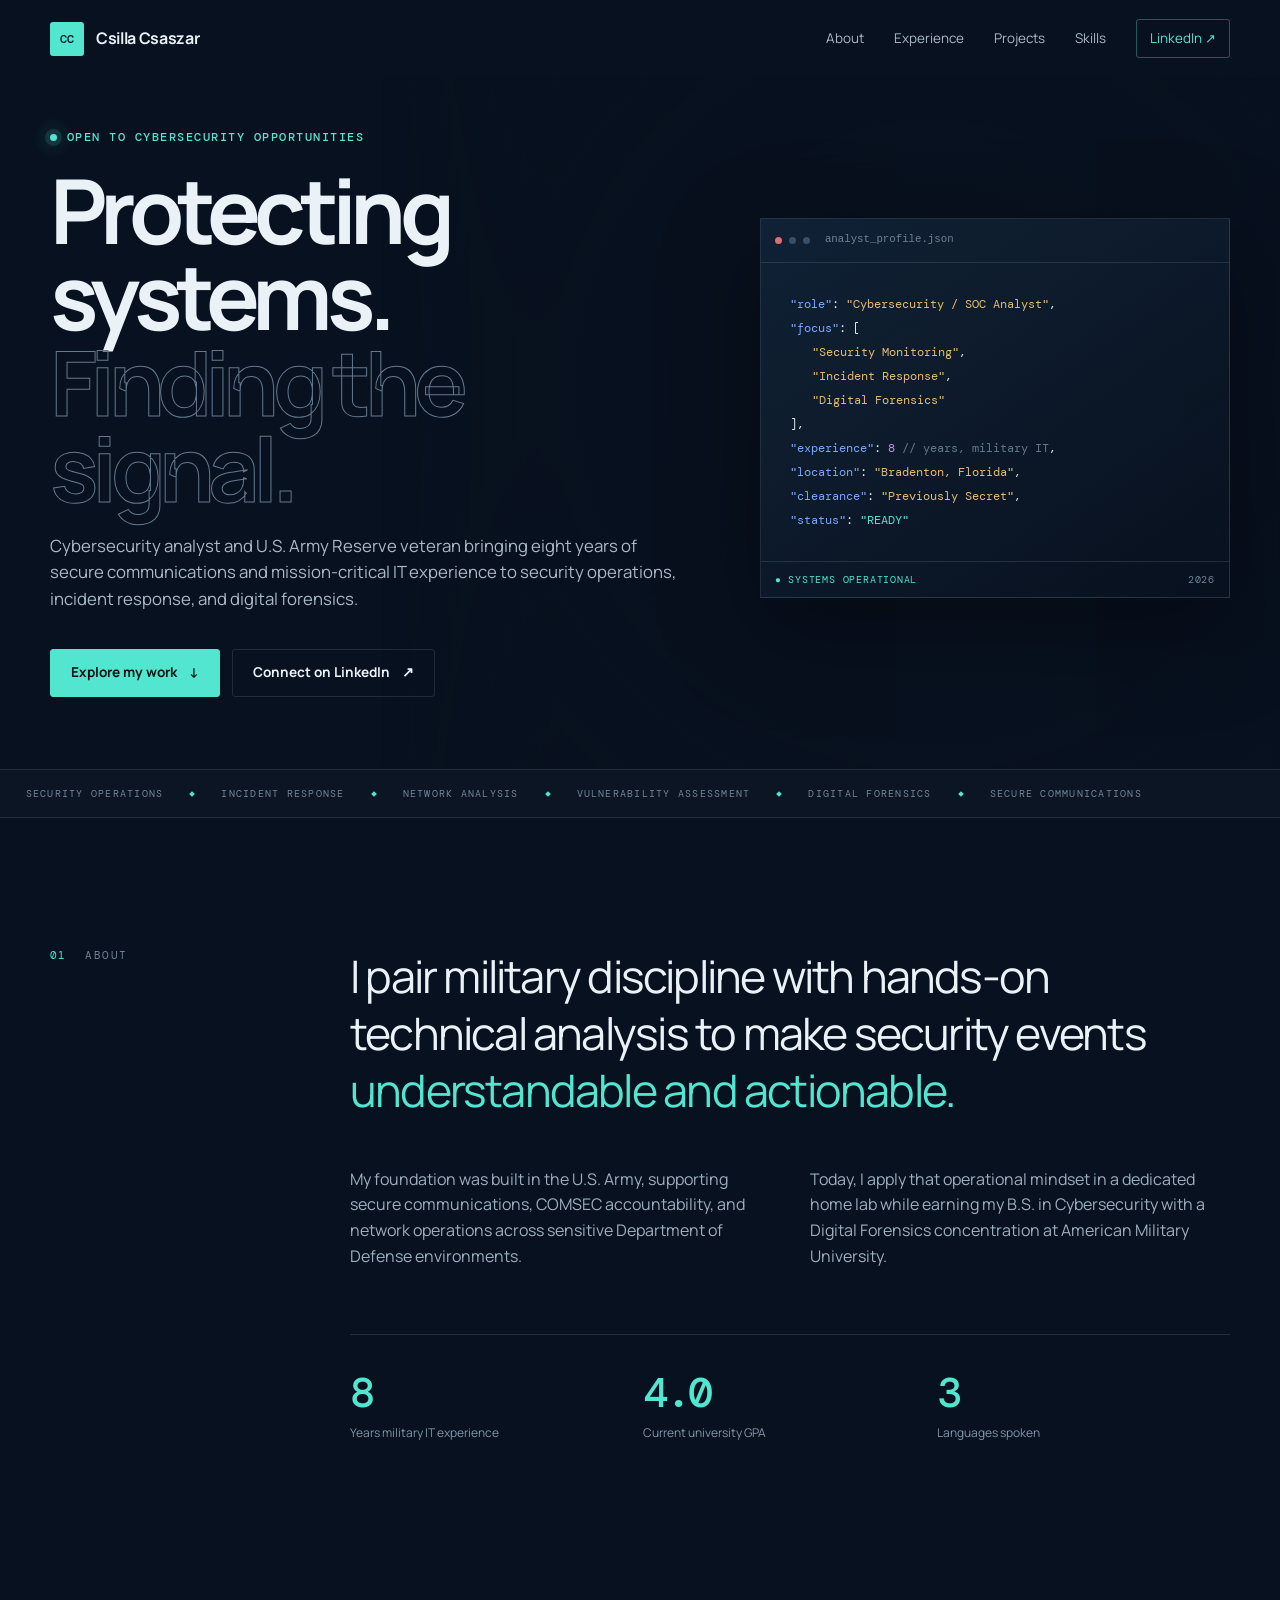
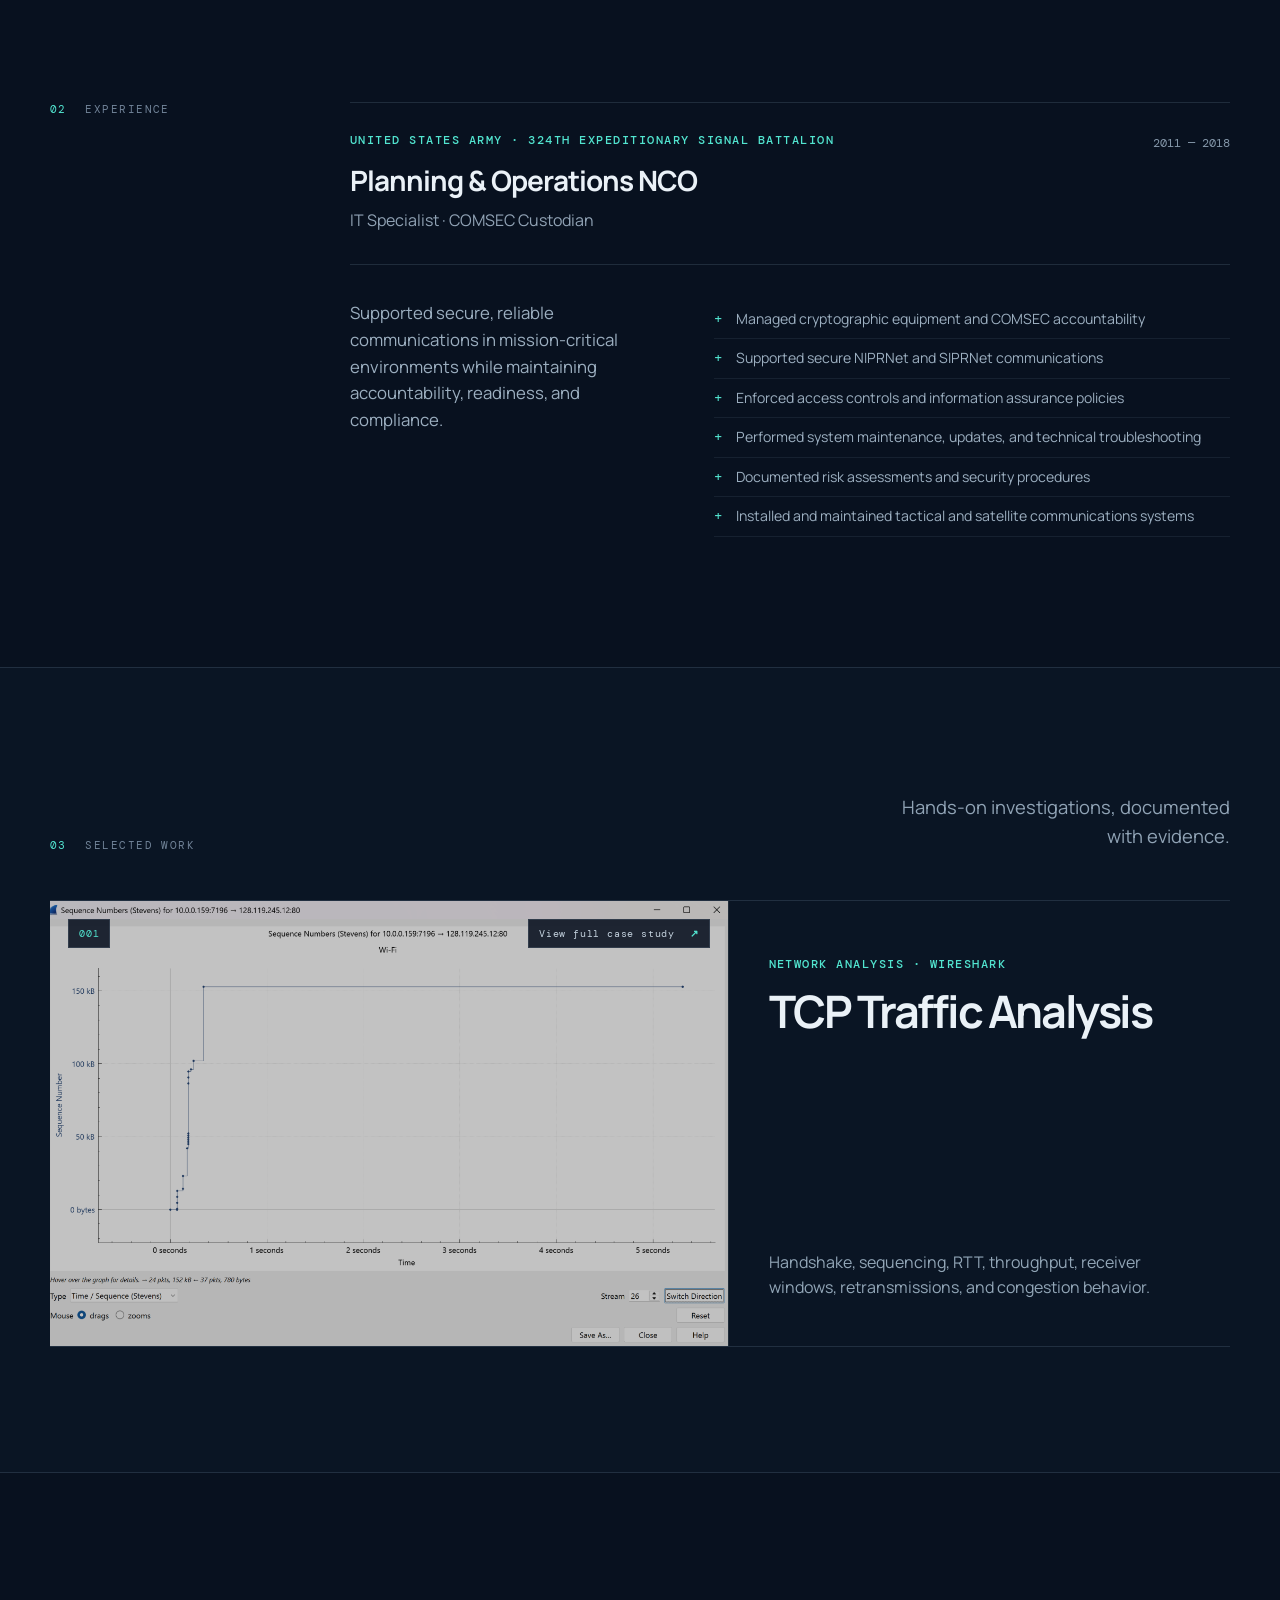
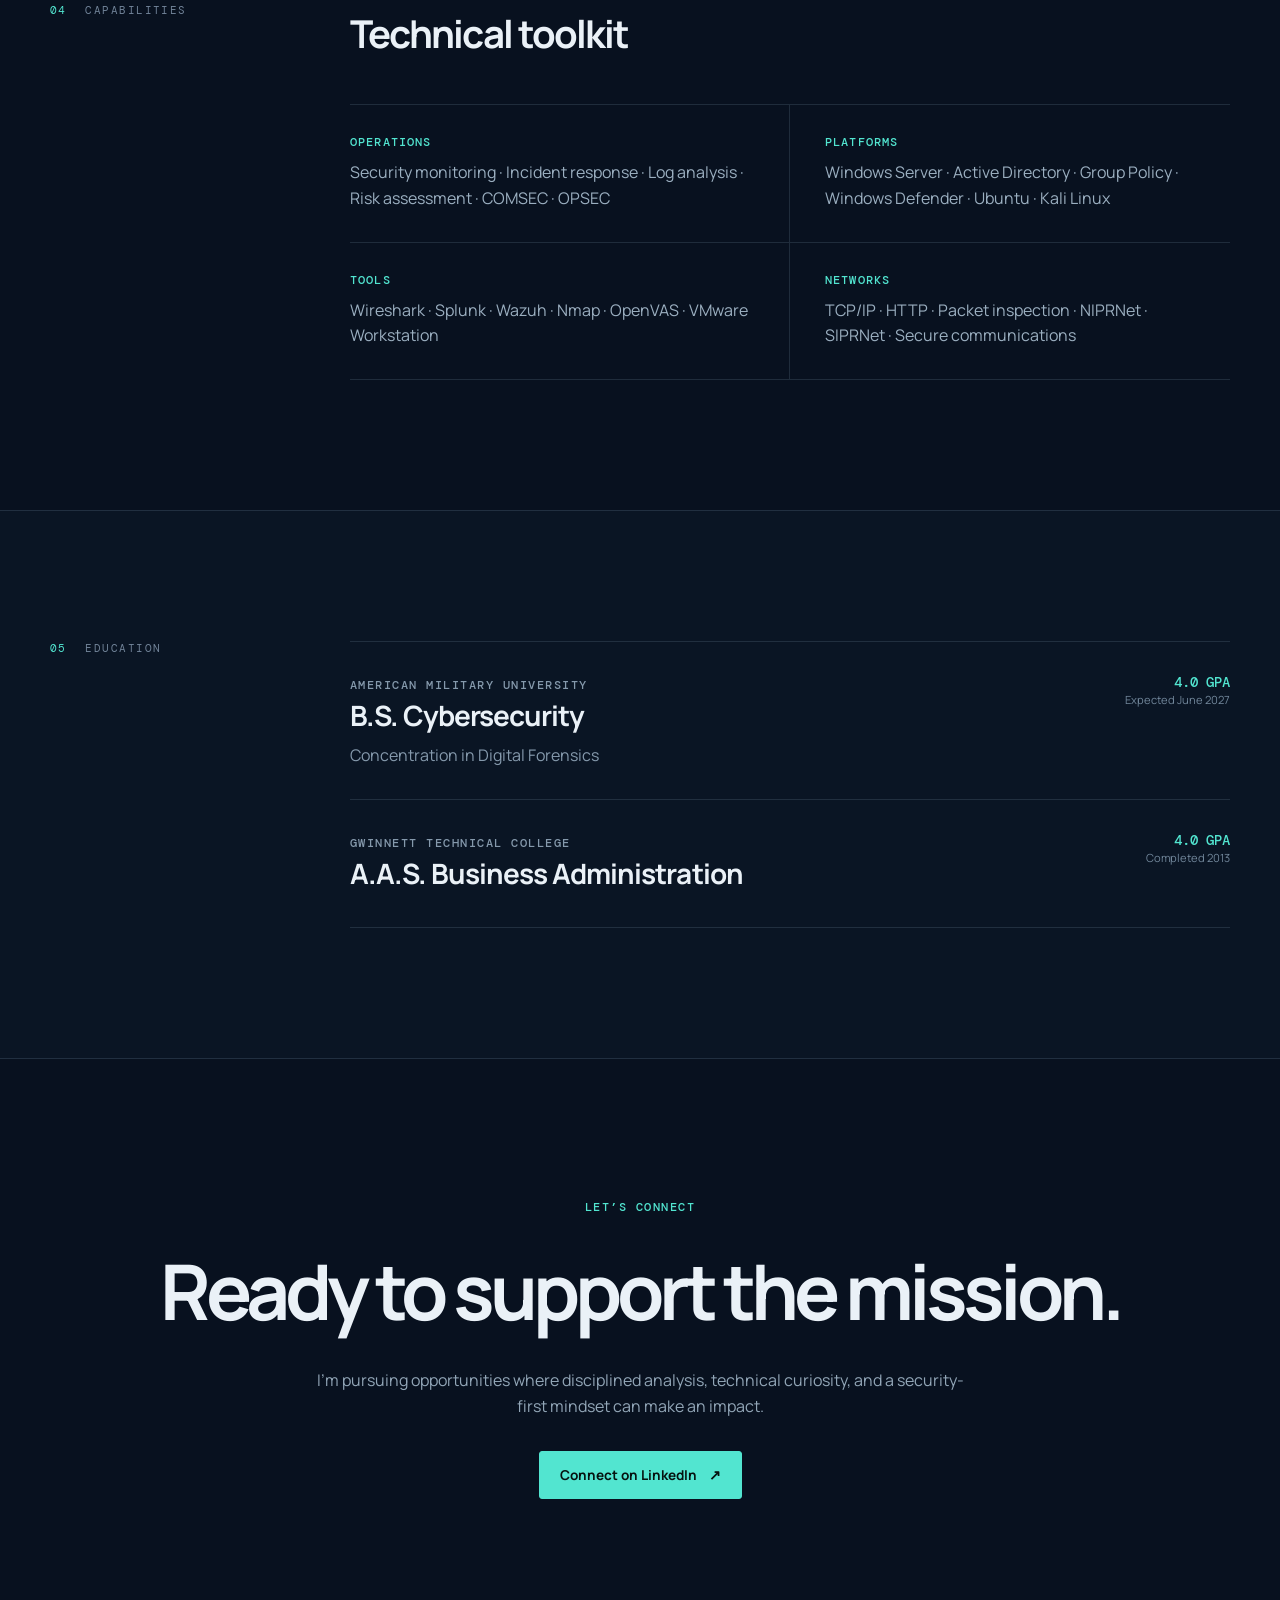
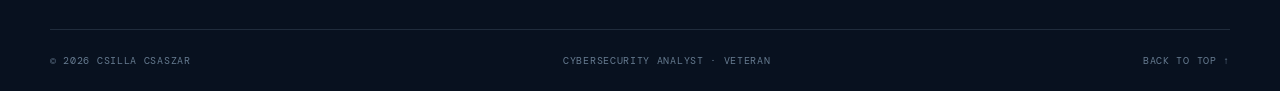
==== index.html @ 9995e8b7 "Add subtle Three.js packet effects" ====
<!doctype html>
<html lang="en">
<head>
  <meta charset="utf-8">
  <meta name="viewport" content="width=device-width, initial-scale=1">
  <meta name="description" content="Cybersecurity portfolio of Csilla Csaszar, a cybersecurity and SOC analyst with military IT experience.">
  <meta name="theme-color" content="#08111f">
  <title>Csilla Csaszar | Cybersecurity Analyst</title>
  <link rel="preconnect" href="https://fonts.googleapis.com">
  <link rel="preconnect" href="https://fonts.gstatic.com" crossorigin>
  <link href="https://fonts.googleapis.com/css2?family=DM+Mono:wght@400;500&family=Manrope:wght@400;500;600;700;800&display=swap" rel="stylesheet">
  <link rel="stylesheet" href="styles.css">
</head>
<body>
  <a class="skip-link" href="#main">Skip to content</a>
  <div class="site-grid" aria-hidden="true"></div>

  <header class="site-header">
    <a class="brand" href="#top" aria-label="Csilla Csaszar, home">
      <span class="brand-mark">CC</span>
      <span>Csilla Csaszar</span>
    </a>
    <button class="menu-button" type="button" aria-expanded="false" aria-controls="site-nav">
      <span></span><span></span>
      <span class="sr-only">Open navigation</span>
    </button>
    <nav id="site-nav" class="site-nav" aria-label="Primary navigation">
      <a href="#about">About</a>
      <a href="#experience">Experience</a>
      <a href="#projects">Projects</a>
      <a href="#skills">Skills</a>
      <a class="nav-cta" href="https://www.linkedin.com/in/csillacsaszar" target="_blank" rel="noreferrer">LinkedIn <span aria-hidden="true">↗</span></a>
    </nav>
  </header>

  <main id="main">
    <section id="top" class="hero section-shell">
      <div class="three-effect three-hero" data-three-effect="packet-field" aria-hidden="true"></div>
      <div class="hero-copy reveal">
        <p class="eyebrow"><span class="status-dot"></span> Open to cybersecurity opportunities</p>
        <h1>Protecting systems.<br><span>Finding the signal.</span></h1>
        <p class="hero-lede">Cybersecurity analyst and U.S. Army Reserve veteran bringing eight years of secure communications and mission-critical IT experience to security operations, incident response, and digital forensics.</p>
        <div class="hero-actions">
          <a class="button button-primary" href="#projects">Explore my work <span aria-hidden="true">↓</span></a>
          <a class="button button-ghost" href="https://www.linkedin.com/in/csillacsaszar" target="_blank" rel="noreferrer">Connect on LinkedIn <span aria-hidden="true">↗</span></a>
        </div>
      </div>

      <div class="hero-panel reveal" aria-label="Professional profile summary">
        <div class="panel-bar"><span></span><span></span><span></span><code>analyst_profile.json</code></div>
        <div class="profile-code">
          <p><span class="code-key">"role"</span>: <span class="code-value">"Cybersecurity / SOC Analyst"</span>,</p>
          <p><span class="code-key">"focus"</span>: [</p>
          <p class="indent"><span class="code-value">"Security Monitoring"</span>,</p>
          <p class="indent"><span class="code-value">"Incident Response"</span>,</p>
          <p class="indent"><span class="code-value">"Digital Forensics"</span></p>
          <p>],</p>
          <p><span class="code-key">"experience"</span>: <span class="code-number">8</span> <span class="code-comment">// years, military IT</span>,</p>
          <p><span class="code-key">"location"</span>: <span class="code-value">"Bradenton, Florida"</span>,</p>
          <p><span class="code-key">"clearance"</span>: <span class="code-value">"Previously Secret"</span>,</p>
          <p><span class="code-key">"status"</span>: <span class="code-success">"READY"</span></p>
        </div>
        <div class="panel-footer"><span>● systems operational</span><span>2026</span></div>
      </div>
    </section>

    <section class="signal-strip" aria-label="Core disciplines">
      <div class="signal-track">
        <span>Security Operations</span><i></i><span>Incident Response</span><i></i><span>Network Analysis</span><i></i><span>Vulnerability Assessment</span><i></i><span>Digital Forensics</span><i></i><span>Secure Communications</span>
      </div>
    </section>

    <section id="about" class="section-shell split-section">
      <div class="section-label reveal"><span>01</span> About</div>
      <div class="about-content reveal">
        <p class="statement">I pair military discipline with hands-on technical analysis to make security events <em>understandable and actionable.</em></p>
        <div class="about-grid">
          <p>My foundation was built in the U.S. Army, supporting secure communications, COMSEC accountability, and network operations across sensitive Department of Defense environments.</p>
          <p>Today, I apply that operational mindset in a dedicated home lab while earning my B.S. in Cybersecurity with a Digital Forensics concentration at American Military University.</p>
        </div>
        <div class="metrics">
          <div><strong>8</strong><span>Years military IT experience</span></div>
          <div><strong>4.0</strong><span>Current university GPA</span></div>
          <div><strong>3</strong><span>Languages spoken</span></div>
        </div>
      </div>
    </section>

    <section id="experience" class="section-shell split-section">
      <div class="section-label reveal"><span>02</span> Experience</div>
      <div class="experience-card reveal">
        <div class="experience-top">
          <div>
            <p class="overline">United States Army · 324th Expeditionary Signal Battalion</p>
            <h2>Planning & Operations NCO</h2>
            <p class="role-line">IT Specialist · COMSEC Custodian</p>
          </div>
          <p class="date">2011 — 2018</p>
        </div>
        <div class="experience-body">
          <p>Supported secure, reliable communications in mission-critical environments while maintaining accountability, readiness, and compliance.</p>
          <ul>
            <li>Managed cryptographic equipment and COMSEC accountability</li>
            <li>Supported secure NIPRNet and SIPRNet communications</li>
            <li>Enforced access controls and information assurance policies</li>
            <li>Performed system maintenance, updates, and technical troubleshooting</li>
            <li>Documented risk assessments and security procedures</li>
            <li>Installed and maintained tactical and satellite communications systems</li>
          </ul>
        </div>
      </div>
    </section>

    <section id="projects" class="projects-section">
      <div class="three-effect three-projects" data-three-effect="packet-scan" aria-hidden="true"></div>
      <div class="section-shell">
        <div class="section-heading reveal">
          <div class="section-label"><span>03</span> Selected work</div>
          <p>Hands-on investigations, documented with evidence.</p>
        </div>

        <div class="project-gallery reveal">
          <a class="project-thumbnail" href="projects/wireshark-tcp-analysis.html" aria-label="View the Wireshark TCP traffic analysis case study">
            <div class="thumbnail-image">
              <img src="assets/projects/wireshark/time-sequence-graph.png" alt="Wireshark TCP time-sequence graph from the file-transfer analysis">
              <span class="thumbnail-index">001</span>
              <span class="thumbnail-action">View full case study <b aria-hidden="true">↗</b></span>
            </div>
            <div class="thumbnail-copy">
              <div>
                <p class="project-number">NETWORK ANALYSIS · WIRESHARK</p>
                <h2>TCP Traffic Analysis</h2>
              </div>
              <p>Handshake, sequencing, RTT, throughput, receiver windows, retransmissions, and congestion behavior.</p>
            </div>
          </a>
        </div>
      </div>
    </section>

    <section id="skills" class="section-shell split-section">
      <div class="section-label reveal"><span>04</span> Capabilities</div>
      <div class="skills-content reveal">
        <h2>Technical toolkit</h2>
        <div class="skills-grid">
          <div><h3>Operations</h3><p>Security monitoring · Incident response · Log analysis · Risk assessment · COMSEC · OPSEC</p></div>
          <div><h3>Platforms</h3><p>Windows Server · Active Directory · Group Policy · Windows Defender · Ubuntu · Kali Linux</p></div>
          <div><h3>Tools</h3><p>Wireshark · Splunk · Wazuh · Nmap · OpenVAS · VMware Workstation</p></div>
          <div><h3>Networks</h3><p>TCP/IP · HTTP · Packet inspection · NIPRNet · SIPRNet · Secure communications</p></div>
        </div>
      </div>
    </section>

    <section class="education-section">
      <div class="section-shell split-section">
        <div class="section-label reveal"><span>05</span> Education</div>
        <div class="education-list reveal">
          <article>
            <div><p class="overline">American Military University</p><h2>B.S. Cybersecurity</h2><p>Concentration in Digital Forensics</p></div>
            <div class="education-meta"><strong>4.0 GPA</strong><span>Expected June 2027</span></div>
          </article>
          <article>
            <div><p class="overline">Gwinnett Technical College</p><h2>A.A.S. Business Administration</h2></div>
            <div class="education-meta"><strong>4.0 GPA</strong><span>Completed 2013</span></div>
          </article>
        </div>
      </div>
    </section>

    <section class="contact-section section-shell reveal">
      <div class="three-effect three-contact" data-three-effect="signal-ring" aria-hidden="true"></div>
      <p class="eyebrow">Let’s connect</p>
      <h2>Ready to support the mission.</h2>
      <p>I’m pursuing opportunities where disciplined analysis, technical curiosity, and a security-first mindset can make an impact.</p>
      <a class="button button-primary" href="https://www.linkedin.com/in/csillacsaszar" target="_blank" rel="noreferrer">Connect on LinkedIn <span aria-hidden="true">↗</span></a>
    </section>
  </main>

  <footer class="site-footer section-shell">
    <span>© <span id="year"></span> Csilla Csaszar</span>
    <span>Cybersecurity Analyst · Veteran</span>
    <a href="#top">Back to top ↑</a>
  </footer>

  <script src="script.js"></script>
  <script type="module" src="three-effects.js"></script>
</body>
</html>
---- styles.css ----
:root {
  --ink: #eaf1f7;
  --muted: #91a2b4;
  --dark: #08111f;
  --dark-2: #0b1727;
  --panel: #0d1b2c;
  --line: rgba(151, 177, 201, .17);
  --cyan: #52e5d0;
  --cyan-soft: rgba(82, 229, 208, .12);
  --blue: #79a8ff;
  --max: 1180px;
}

* { box-sizing: border-box; }
html { scroll-behavior: smooth; }
body {
  margin: 0;
  color: var(--ink);
  background: var(--dark);
  font-family: "Manrope", sans-serif;
  line-height: 1.6;
  overflow-x: hidden;
}
a { color: inherit; text-decoration: none; }
button { font: inherit; }
.sr-only { position: absolute; width: 1px; height: 1px; padding: 0; margin: -1px; overflow: hidden; clip: rect(0,0,0,0); white-space: nowrap; border: 0; }
.skip-link { position: fixed; left: 1rem; top: -5rem; z-index: 100; padding: .7rem 1rem; color: var(--dark); background: var(--cyan); border-radius: 4px; }
.skip-link:focus { top: 1rem; }
.site-grid { position: fixed; inset: 0; pointer-events: none; opacity: .35; background-image: linear-gradient(rgba(255,255,255,.025) 1px, transparent 1px), linear-gradient(90deg, rgba(255,255,255,.025) 1px, transparent 1px); background-size: 64px 64px; mask-image: linear-gradient(to bottom, black, transparent 70%); }
.section-shell { width: min(calc(100% - 48px), var(--max)); margin-inline: auto; }

.site-header { position: fixed; z-index: 20; top: 0; left: 0; right: 0; height: 78px; display: flex; align-items: center; justify-content: space-between; padding: 0 max(24px, calc((100vw - var(--max)) / 2)); border-bottom: 1px solid transparent; transition: .25s ease; }
.site-header.scrolled { background: rgba(8,17,31,.88); backdrop-filter: blur(18px); border-color: var(--line); }
.brand { display: flex; gap: 12px; align-items: center; font-weight: 700; letter-spacing: -.02em; }
.brand-mark { display: grid; place-items: center; width: 34px; aspect-ratio: 1; color: var(--dark); background: var(--cyan); border-radius: 3px; font: 500 .78rem "DM Mono", monospace; }
.site-nav { display: flex; gap: 30px; align-items: center; font-size: .84rem; color: #aab9c7; }
.site-nav a { transition: color .2s; }
.site-nav a:hover, .site-nav a:focus-visible { color: var(--cyan); }
.site-nav .nav-cta { padding: 8px 13px; color: var(--cyan); border: 1px solid rgba(82,229,208,.35); border-radius: 3px; }
.menu-button { display: none; }

.hero { position: relative; isolation: isolate; min-height: 680px; padding-top: 118px; padding-bottom: 72px; display: grid; grid-template-columns: 1.15fr .85fr; gap: 74px; align-items: center; }
.hero > :not(.three-effect) { position: relative; z-index: 1; }
.three-effect { position: absolute; inset: 0; overflow: hidden; pointer-events: none; }
.three-effect canvas { display: block; width: 100%; height: 100%; }
.three-hero { z-index: 0; inset: 78px -12vw 0 28%; opacity: .52; mask-image: linear-gradient(90deg, transparent, #000 18%, #000 88%, transparent); }
.three-hero::after { content: ""; position: absolute; inset: 0; background: radial-gradient(circle at 55% 45%, transparent 0, rgba(8,17,31,.15) 50%, rgba(8,17,31,.76) 100%); }
.eyebrow, .overline, .project-number { text-transform: uppercase; letter-spacing: .13em; font: 500 .72rem "DM Mono", monospace; }
.eyebrow { display: flex; gap: 10px; align-items: center; color: var(--cyan); }
.status-dot { width: 7px; height: 7px; border-radius: 50%; background: var(--cyan); box-shadow: 0 0 0 5px var(--cyan-soft), 0 0 20px var(--cyan); }
.hero h1 { margin: 22px 0; font-size: clamp(3.4rem, 7vw, 6.65rem); line-height: .96; letter-spacing: -.075em; }
.hero h1 span { color: transparent; -webkit-text-stroke: 1px #647a90; }
.hero-lede { max-width: 680px; margin: 0; color: #aab9c7; font-size: 1.05rem; }
.hero-actions { display: flex; flex-wrap: wrap; gap: 12px; margin-top: 36px; }
.button { display: inline-flex; justify-content: center; align-items: center; gap: 12px; min-height: 48px; padding: 0 20px; border: 1px solid var(--line); border-radius: 3px; font-size: .85rem; font-weight: 700; transition: transform .2s, background .2s, border-color .2s; }
.button:hover { transform: translateY(-2px); }
.button-primary { color: #061310; background: var(--cyan); border-color: var(--cyan); }
.button-primary:hover { background: #78efde; }
.button-ghost:hover { border-color: rgba(82,229,208,.45); color: var(--cyan); }

.hero-panel { border: 1px solid var(--line); background: linear-gradient(145deg, rgba(18,36,56,.9), rgba(8,17,31,.8)); box-shadow: 0 30px 90px rgba(0,0,0,.35); transform: rotate(1.1deg); }
.panel-bar { display: flex; align-items: center; gap: 7px; height: 44px; padding: 0 14px; border-bottom: 1px solid var(--line); }
.panel-bar span { width: 7px; height: 7px; border-radius: 50%; background: #375069; }
.panel-bar span:first-child { background: #df6c70; }
.panel-bar code { margin-left: 8px; color: #6f8295; font-size: .67rem; }
.profile-code { padding: 29px; font: 400 .75rem/2 "DM Mono", monospace; }
.profile-code p { margin: 0; }
.indent { padding-left: 22px; }
.code-key { color: var(--blue); }.code-value { color: #e5bc72; }.code-number { color: #cf91e6; }.code-comment { color: #63788d; }.code-success { color: var(--cyan); }
.panel-footer { display: flex; justify-content: space-between; padding: 11px 14px; color: #6e8397; border-top: 1px solid var(--line); font: .61rem "DM Mono", monospace; text-transform: uppercase; letter-spacing: .08em; }
.panel-footer span:first-child { color: var(--cyan); }

.signal-strip { position: relative; overflow: hidden; padding: 17px 0; border-block: 1px solid var(--line); background: rgba(255,255,255,.018); }
.signal-track { width: max-content; display: flex; align-items: center; gap: 27px; padding-left: 2vw; color: #71869a; text-transform: uppercase; letter-spacing: .12em; font: .65rem "DM Mono", monospace; }
.signal-track i { display: block; width: 4px; height: 4px; transform: rotate(45deg); background: var(--cyan); }

.split-section { display: grid; grid-template-columns: 230px 1fr; gap: 70px; padding-top: 130px; padding-bottom: 130px; }
.section-label { color: #718398; text-transform: uppercase; letter-spacing: .13em; font: .7rem "DM Mono", monospace; }
.section-label span { margin-right: 10px; color: var(--cyan); }
.statement { max-width: 850px; margin: 0 0 48px; font-size: clamp(1.8rem, 3.5vw, 3.15rem); line-height: 1.27; letter-spacing: -.04em; }
.statement em { color: var(--cyan); font-style: normal; }
.about-grid { display: grid; grid-template-columns: 1fr 1fr; gap: 40px; color: #9cafc0; }
.about-grid p { margin: 0; }
.metrics { display: grid; grid-template-columns: repeat(3, 1fr); margin-top: 65px; padding-top: 30px; border-top: 1px solid var(--line); }
.metrics div { display: flex; flex-direction: column; gap: 3px; padding-right: 24px; }
.metrics strong { color: var(--cyan); font: 500 2.65rem "DM Mono", monospace; letter-spacing: -.06em; }
.metrics span { color: #8296a9; font-size: .75rem; }

.experience-card { border-top: 1px solid var(--line); }
.experience-top { display: flex; justify-content: space-between; gap: 30px; padding: 30px 0; border-bottom: 1px solid var(--line); }
.overline { margin: 0 0 10px; color: var(--cyan); }
.experience-top h2, .education-list h2 { margin: 0; font-size: 1.75rem; letter-spacing: -.035em; }
.role-line { margin: 5px 0 0; color: #91a3b5; }
.date { margin: 3px 0; color: #8497a9; font: .72rem "DM Mono", monospace; white-space: nowrap; }
.experience-body { display: grid; grid-template-columns: .75fr 1.25fr; gap: 55px; padding-top: 35px; color: #9cafc0; }
.experience-body p { margin: 0; font-size: 1.05rem; }
.experience-body ul, .project-findings ul { margin: 0; padding: 0; list-style: none; }
.experience-body li, .project-findings li { position: relative; padding: 8px 0 8px 22px; border-bottom: 1px solid rgba(151,177,201,.1); font-size: .88rem; }
.experience-body li::before, .project-findings li::before { content: "+"; position: absolute; left: 0; color: var(--cyan); font-family: "DM Mono", monospace; }

.projects-section { position: relative; isolation: isolate; overflow: hidden; padding: 125px 0; background: #0a1524; border-block: 1px solid var(--line); }
.projects-section > .section-shell { position: relative; z-index: 1; }
.three-projects { z-index: 0; inset: 0 0 auto 0; height: 280px; opacity: .42; mask-image: linear-gradient(to bottom, #000, transparent); }
.section-heading { display: flex; justify-content: space-between; align-items: end; margin-bottom: 48px; }
.section-heading p { margin: 0; max-width: 330px; color: #90a3b5; font-size: 1.15rem; text-align: right; }
.featured-project { display: grid; grid-template-columns: 1.15fr .85fr; border: 1px solid var(--line); background: var(--dark); }
.project-visual { min-height: 550px; padding: 25px; display: flex; flex-direction: column; background: radial-gradient(circle at 20% 20%, rgba(82,229,208,.1), transparent 35%), linear-gradient(rgba(121,168,255,.03) 1px, transparent 1px), linear-gradient(90deg, rgba(121,168,255,.03) 1px, transparent 1px), #07101c; background-size: auto, 30px 30px, 30px 30px; border-right: 1px solid var(--line); }
.visual-head { display: flex; justify-content: space-between; color: #698096; font: .65rem "DM Mono", monospace; }
.live-pill { color: var(--cyan); }
.packet-chart { display: flex; flex-direction: column; justify-content: center; gap: 22px; flex: 1; padding: 35px 7%; }
.chart-labels { display: flex; justify-content: space-between; color: #657b90; font: .6rem "DM Mono", monospace; }
.packet-row { display: grid; grid-template-columns: 78px 1fr 78px; align-items: center; gap: 10px; color: #8297aa; font: .62rem "DM Mono", monospace; }
.packet-row > *:last-child { text-align: right; }
.packet-line { position: relative; height: 1px; background: var(--blue); box-shadow: 0 0 9px rgba(121,168,255,.55); }
.packet-line::after { content: ""; position: absolute; top: -3px; width: 7px; height: 7px; transform: rotate(45deg); border-top: 1px solid currentColor; border-right: 1px solid currentColor; }
.packet-line.right::after { right: 0; }.packet-line.left::after { left: 0; transform: rotate(225deg); }
.packet-row.data .packet-line { height: 2px; color: var(--cyan); background: var(--cyan); box-shadow: 0 0 16px rgba(82,229,208,.65); }
.packet-name { color: #c3d1dd; }
.visual-stats { display: grid; grid-template-columns: repeat(3, 1fr); border-top: 1px solid var(--line); }
.visual-stats div { padding: 19px 10px 5px; border-right: 1px solid var(--line); }
.visual-stats div:last-child { border: 0; }
.visual-stats span { display: block; color: #657b90; font: .55rem "DM Mono", monospace; }
.visual-stats strong { display: block; margin-top: 5px; font: 500 .9rem "DM Mono", monospace; }
.project-copy { padding: 50px 42px; }
.project-number { color: var(--cyan); }
.project-copy h2 { margin: 18px 0; font-size: 2.15rem; line-height: 1.15; letter-spacing: -.045em; }
.project-copy > p { color: #91a5b6; }
.project-findings { margin: 35px 0 28px; }
.project-findings h3 { margin-bottom: 9px; font-size: .82rem; text-transform: uppercase; letter-spacing: .08em; }
.project-findings li { color: #99aabb; font-size: .78rem; }
.tag-list { display: flex; flex-wrap: wrap; gap: 7px; }
.tag-list span { padding: 5px 8px; color: #8fa4b6; background: rgba(255,255,255,.035); border: 1px solid var(--line); border-radius: 2px; font: .6rem "DM Mono", monospace; }
.project-grid { display: grid; grid-template-columns: repeat(3, 1fr); margin-top: 20px; gap: 20px; }
.project-card { min-height: 320px; padding: 31px; display: flex; flex-direction: column; border: 1px solid var(--line); background: rgba(8,17,31,.72); transition: border-color .25s, transform .25s; }
.project-card:hover { transform: translateY(-4px); border-color: rgba(82,229,208,.35); }
.project-card h3 { margin: 29px 0 12px; font-size: 1.35rem; letter-spacing: -.03em; }
.project-card > p:not(.project-number) { margin: 0; color: #8da0b2; font-size: .86rem; }
.project-card .tag-list { margin-top: auto; }
.lab-nodes { display: flex; justify-content: space-between; position: relative; margin: 26px 0; }
.lab-nodes::before { content: ""; position: absolute; left: 10%; right: 10%; top: 50%; height: 1px; background: #294358; }
.lab-nodes span { z-index: 1; display: grid; place-items: center; width: 47px; height: 31px; color: var(--cyan); background: #0b1a29; border: 1px solid #29485b; font: .5rem "DM Mono", monospace; }

/* Project gallery */
.project-gallery { border-top: 1px solid var(--line); }
.project-thumbnail { display: grid; grid-template-columns: 1.15fr .85fr; border-bottom: 1px solid var(--line); transition: background .25s ease; }
.project-thumbnail:hover { background: rgba(82,229,208,.025); }
.thumbnail-image { position: relative; min-height: 430px; overflow: hidden; border-right: 1px solid var(--line); background: #06101b; }
.thumbnail-image img { width: 100%; height: 100%; object-fit: cover; filter: saturate(.78) brightness(.76); transition: transform .45s ease, filter .45s ease; }
.project-thumbnail:hover .thumbnail-image img { transform: scale(1.025); filter: saturate(1) brightness(.9); }
.thumbnail-index, .thumbnail-action { position: absolute; z-index: 1; top: 18px; padding: 7px 10px; background: rgba(8,17,31,.88); border: 1px solid var(--line); font: .62rem "DM Mono", monospace; letter-spacing: .08em; }
.thumbnail-index { left: 18px; color: var(--cyan); }
.thumbnail-action { right: 18px; color: #c5d3df; }
.thumbnail-action b { margin-left: 8px; color: var(--cyan); }
.thumbnail-copy { display: flex; flex-direction: column; justify-content: space-between; gap: 60px; padding: 45px 40px; }
.thumbnail-copy h2 { margin: 16px 0 0; font-size: clamp(2rem, 3.5vw, 3.25rem); line-height: 1.04; letter-spacing: -.055em; }
.thumbnail-copy > p { margin: 0; color: #92a6b7; }

/* Case study */
.case-study-page { background: #07101c; }
.case-nav { display: flex; gap: 25px; align-items: center; color: #aab9c7; font-size: .8rem; }
.case-nav a:hover { color: var(--cyan); }
.case-nav .nav-cta { padding: 8px 13px; color: var(--cyan); border: 1px solid rgba(82,229,208,.35); border-radius: 3px; }
.case-hero { padding-top: 165px; padding-bottom: 80px; }
.case-hero h1 { max-width: 930px; margin: 25px 0 30px; font-size: clamp(4rem, 9vw, 7.8rem); line-height: .87; letter-spacing: -.075em; }
.case-deck { max-width: 780px; color: #9eb0c0; font-size: 1.2rem; }
.case-meta { display: grid; grid-template-columns: repeat(4, 1fr); margin-top: 65px; border-block: 1px solid var(--line); }
.case-meta div { padding: 22px 20px 22px 0; }
.case-meta span, .finding-stats span, .calculation span { display: block; color: #687f94; font: .58rem "DM Mono", monospace; letter-spacing: .1em; }
.case-meta strong { display: block; margin-top: 7px; font-size: .78rem; }
.case-hero-visual { padding-bottom: 35px; }
.case-hero-visual img { display: block; width: 100%; max-height: 650px; object-fit: cover; border: 1px solid var(--line); }
.hero-visual-caption, figure figcaption { display: flex; gap: 25px; padding-top: 13px; color: #8498aa; font-size: .72rem; }
.hero-visual-caption span, figure figcaption span { flex: 0 0 auto; color: var(--cyan); font: .6rem "DM Mono", monospace; letter-spacing: .08em; }
.hero-visual-caption p, figure figcaption p { margin: 0; }
.case-section { display: grid; grid-template-columns: 220px 1fr; gap: 70px; padding-top: 110px; padding-bottom: 110px; border-top: 1px solid var(--line); }
.case-section-label { color: #718398; text-transform: uppercase; letter-spacing: .12em; font: .67rem "DM Mono", monospace; }
.case-section-label span { margin-right: 11px; color: var(--cyan); }
.case-content { min-width: 0; }
.case-content > h2 { max-width: 790px; margin: 0 0 28px; font-size: clamp(2.15rem, 4vw, 3.8rem); line-height: 1.08; letter-spacing: -.055em; }
.case-content > p { max-width: 810px; color: #9cafc0; }
.case-question-grid { display: grid; grid-template-columns: 1fr 1fr; margin-top: 50px; border-top: 1px solid var(--line); border-left: 1px solid var(--line); }
.case-question-grid div { min-height: 130px; padding: 25px; border-right: 1px solid var(--line); border-bottom: 1px solid var(--line); }
.case-question-grid span, .method-list > li > span { color: var(--cyan); font: .62rem "DM Mono", monospace; }
.case-question-grid p { margin: 22px 0 0; }
.method-list { margin: 45px 0 0; padding: 0; list-style: none; border-top: 1px solid var(--line); }
.method-list li { display: grid; grid-template-columns: 70px 1fr; gap: 20px; padding: 25px 0; border-bottom: 1px solid var(--line); }
.method-list h3 { margin: 0 0 6px; font-size: 1rem; }
.method-list p { margin: 0; color: #8fa3b5; }
.evidence-band { padding: 75px 0; background: #0a1625; border-block: 1px solid var(--line); }
.evidence-grid { display: grid; grid-template-columns: 1fr 1fr; gap: 30px; }
figure { margin: 0; }
.evidence-grid img, .case-figure img { display: block; width: 100%; border: 1px solid var(--line); }
.handshake-diagram { margin: 45px 0; padding: 28px; background: #081522; border: 1px solid var(--line); }
.handshake-diagram > div { display: grid; grid-template-columns: 130px 1fr 130px; align-items: center; min-height: 62px; font: .64rem "DM Mono", monospace; }
.handshake-diagram .endpoint-row { display: flex; justify-content: space-between; min-height: 35px; color: #6f8498; }
.handshake-diagram small:last-child, .handshake-diagram div > span:last-child { text-align: right; }
.handshake-diagram i { position: relative; height: 1px; background: var(--cyan); }
.handshake-diagram i::after { content: ""; position: absolute; top: -3px; width: 7px; height: 7px; border-top: 1px solid var(--cyan); border-right: 1px solid var(--cyan); }
.flow-right::after { right: 0; transform: rotate(45deg); }
.flow-left::after { left: 0; transform: rotate(225deg); }
.key-finding { margin-top: 35px; padding: 23px 25px; border-left: 2px solid var(--cyan); background: var(--cyan-soft); }
.key-finding span { color: var(--cyan); font: .6rem "DM Mono", monospace; letter-spacing: .1em; }
.key-finding p { margin: 8px 0 0; }
.data-table-wrap { overflow-x: auto; margin: 40px 0 50px; }
table { width: 100%; border-collapse: collapse; font: .69rem "DM Mono", monospace; }
th, td { padding: 14px 12px; text-align: left; border-bottom: 1px solid var(--line); white-space: nowrap; }
th { color: #71869a; font-weight: 400; }
tbody td:last-child, tfoot td:last-child { color: var(--cyan); }
tfoot td { font-weight: 500; }
.case-figure { margin-top: 55px; }
.finding-stats { display: grid; grid-template-columns: repeat(3, 1fr); margin: 45px 0; border: 1px solid var(--line); }
.finding-stats div { padding: 28px; border-right: 1px solid var(--line); }
.finding-stats div:last-child { border: 0; }
.finding-stats strong { display: block; margin: 12px 0; color: var(--cyan); font: 500 1.35rem "DM Mono", monospace; }
.finding-stats p { margin: 0; color: #8195a7; font-size: .75rem; }
.filter-block { display: grid; gap: 8px; margin: 35px 0; }
.filter-block code { overflow-x: auto; padding: 13px 16px; color: #b7c8d5; background: #050d17; border: 1px solid var(--line); font-size: .73rem; }
.calculation { display: grid; grid-template-columns: 1fr auto 1fr auto 1.15fr; align-items: center; gap: 18px; margin: 45px 0; }
.calculation div { min-height: 115px; padding: 24px; border: 1px solid var(--line); }
.calculation strong { display: block; margin-top: 14px; font: 500 1rem "DM Mono", monospace; }
.calculation > b { color: #597084; font: 400 1.2rem "DM Mono", monospace; }
.calculation-result { background: var(--cyan-soft); border-color: rgba(82,229,208,.35) !important; }
.calculation-result strong { color: var(--cyan); }
.case-figure-large img { max-height: 680px; object-fit: cover; }
.case-conclusion { border-bottom: 1px solid var(--line); }
.outcomes { display: flex; flex-wrap: wrap; gap: 8px; margin: 38px 0; }
.outcomes span { padding: 8px 11px; color: #9eb1c0; border: 1px solid var(--line); font: .62rem "DM Mono", monospace; }
.case-conclusion .button { margin-top: 10px; }

.skills-content h2 { margin: 0 0 40px; font-size: 2.4rem; letter-spacing: -.05em; }
.skills-grid { display: grid; grid-template-columns: 1fr 1fr; border-top: 1px solid var(--line); }
.skills-grid div { padding: 30px 35px 30px 0; border-bottom: 1px solid var(--line); }
.skills-grid div:nth-child(odd) { border-right: 1px solid var(--line); }
.skills-grid div:nth-child(even) { padding-left: 35px; }
.skills-grid h3 { margin: 0 0 10px; color: var(--cyan); font: 500 .72rem "DM Mono", monospace; text-transform: uppercase; letter-spacing: .1em; }
.skills-grid p { margin: 0; color: #9bafc0; }

.education-section { background: #0a1524; border-block: 1px solid var(--line); }
.education-list article { display: flex; justify-content: space-between; gap: 35px; padding: 31px 0; border-top: 1px solid var(--line); }
.education-list article:last-child { border-bottom: 1px solid var(--line); }
.education-list article p { margin: 5px 0 0; color: #8599ac; }
.education-meta { display: flex; flex-direction: column; align-items: end; min-width: 145px; }
.education-meta strong { color: var(--cyan); font: 500 .9rem "DM Mono", monospace; }.education-meta span { color: #71869a; font-size: .7rem; }

.contact-section { position: relative; isolation: isolate; overflow: hidden; padding-top: 130px; padding-bottom: 130px; text-align: center; }
.contact-section > :not(.three-effect) { position: relative; z-index: 1; }
.three-contact { z-index: 0; inset: 10px 15%; opacity: .5; mask-image: radial-gradient(ellipse, #000 0, transparent 68%); }
.contact-section .eyebrow { justify-content: center; }
.contact-section h2 { margin: 15px 0; font-size: clamp(2.7rem, 6vw, 5rem); letter-spacing: -.065em; }
.contact-section > p:not(.eyebrow) { max-width: 650px; margin: 0 auto 32px; color: #92a6b7; }
.site-footer { display: flex; justify-content: space-between; padding-top: 24px; padding-bottom: 24px; color: #667b90; border-top: 1px solid var(--line); font: .62rem "DM Mono", monospace; text-transform: uppercase; letter-spacing: .07em; }
.site-footer a:hover { color: var(--cyan); }

.reveal { opacity: 0; transform: translateY(18px); transition: opacity .7s ease, transform .7s ease; }
.reveal.visible { opacity: 1; transform: translateY(0); }

@media (max-width: 900px) {
  .menu-button { display: grid; gap: 6px; padding: 10px; color: var(--ink); background: transparent; border: 0; }
  .menu-button span:not(.sr-only) { display: block; width: 23px; height: 1px; background: currentColor; }
  .site-nav { position: fixed; inset: 78px 0 auto; display: none; flex-direction: column; align-items: stretch; gap: 0; padding: 18px 24px 28px; background: rgba(8,17,31,.98); border-bottom: 1px solid var(--line); }
  .site-nav.open { display: flex; }
  .site-nav a { padding: 14px 0; border-bottom: 1px solid var(--line); }
  .site-nav .nav-cta { margin-top: 14px; text-align: center; }
  .hero { grid-template-columns: 1fr; min-height: auto; gap: 45px; padding-top: 108px; }
  .hero-panel { width: min(100%, 570px); }
  .split-section { grid-template-columns: 1fr; gap: 35px; }
  .featured-project { grid-template-columns: 1fr; }
  .project-visual { min-height: 480px; border-right: 0; border-bottom: 1px solid var(--line); }
  .project-grid { grid-template-columns: 1fr 1fr; }
  .home-lab-card { grid-column: 1 / -1; }
  .project-thumbnail { grid-template-columns: 1fr; }
  .thumbnail-image { min-height: 380px; border-right: 0; border-bottom: 1px solid var(--line); }
  .case-section { grid-template-columns: 150px 1fr; gap: 35px; }
  .case-meta { grid-template-columns: 1fr 1fr; }
  .finding-stats { grid-template-columns: 1fr; }
  .finding-stats div { border-right: 0; border-bottom: 1px solid var(--line); }
  .calculation { grid-template-columns: 1fr; }
  .calculation > b { text-align: center; }
  .three-hero { left: 8%; opacity: .38; }
}

@media (max-width: 620px) {
  .section-shell { width: min(calc(100% - 32px), var(--max)); }
  .site-header { height: 68px; padding-inline: 16px; }
  .brand { font-size: .9rem; }.site-nav { top: 68px; }
  .hero { padding-top: 96px; padding-bottom: 68px; }
  .hero h1 { font-size: clamp(3rem, 16vw, 4.2rem); }
  .hero-lede { font-size: .95rem; }
  .hero-actions, .hero-actions .button { width: 100%; }
  .profile-code { padding: 22px 16px; font-size: .62rem; overflow-x: auto; }
  .signal-track { animation: marquee 24s linear infinite; }
  .split-section, .projects-section { padding-top: 90px; padding-bottom: 90px; }
  .about-grid, .metrics, .experience-body, .skills-grid, .project-grid { grid-template-columns: 1fr; }
  .metrics { gap: 25px; }
  .experience-top, .education-list article { flex-direction: column; }
  .experience-body { gap: 25px; }
  .section-heading { display: block; }
  .section-heading p { margin-top: 18px; text-align: left; }
  .project-visual { min-height: 420px; padding: 18px 12px; }
  .packet-chart { padding-inline: 2%; }
  .packet-row { grid-template-columns: 64px 1fr 64px; font-size: .52rem; }
  .visual-stats strong { font-size: .7rem; }.visual-stats span { font-size: .46rem; }
  .project-copy { padding: 34px 24px; }.project-copy h2 { font-size: 1.8rem; }
  .home-lab-card { grid-column: auto; }
  .skills-grid div, .skills-grid div:nth-child(even) { padding: 24px 0; border-right: 0; }
  .education-meta { align-items: start; }
  .site-footer { flex-direction: column; gap: 10px; }
  .case-nav { gap: 12px; font-size: .68rem; }
  .case-nav .nav-cta { padding: 6px 8px; }
  .case-hero { padding-top: 125px; padding-bottom: 60px; }
  .case-hero h1 { font-size: clamp(3.2rem, 17vw, 4.8rem); }
  .case-meta, .case-section, .evidence-grid, .case-question-grid { grid-template-columns: 1fr; }
  .case-section { gap: 30px; padding-top: 75px; padding-bottom: 75px; }
  .thumbnail-image { min-height: 270px; }
  .thumbnail-copy { gap: 40px; padding: 32px 24px; }
  .handshake-diagram { padding: 18px 12px; overflow-x: auto; }
  .handshake-diagram > div { min-width: 430px; grid-template-columns: 105px 1fr 105px; }
  .three-hero { inset: 68px -35% 15% 12%; opacity: .3; }
  .three-projects { height: 180px; opacity: .3; }
  .three-contact { inset-inline: -25%; opacity: .34; }
}

@keyframes marquee { to { transform: translateX(-50%); } }
@media (prefers-reduced-motion: reduce) { html { scroll-behavior: auto; } *, *::before, *::after { animation-duration: .01ms !important; animation-iteration-count: 1 !important; transition-duration: .01ms !important; } .reveal { opacity: 1; transform: none; } .three-effect { opacity: .2; } }
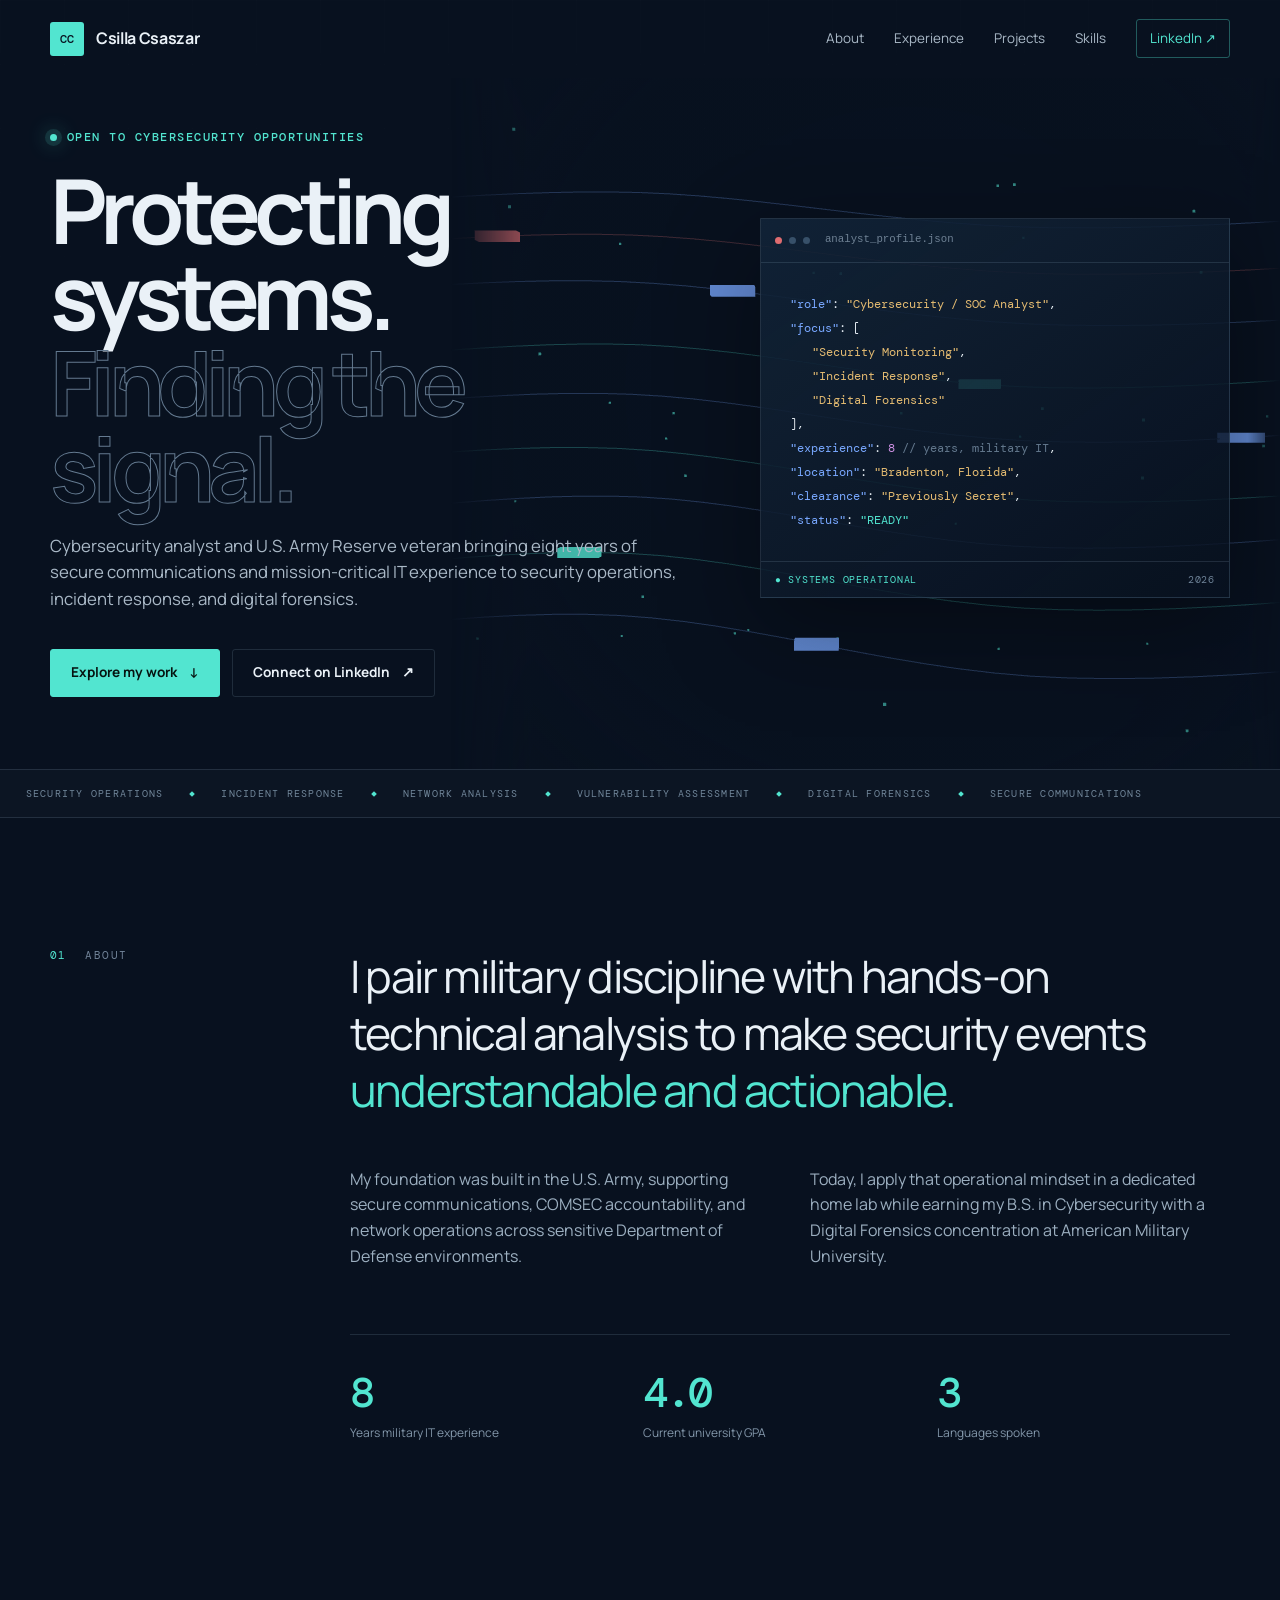
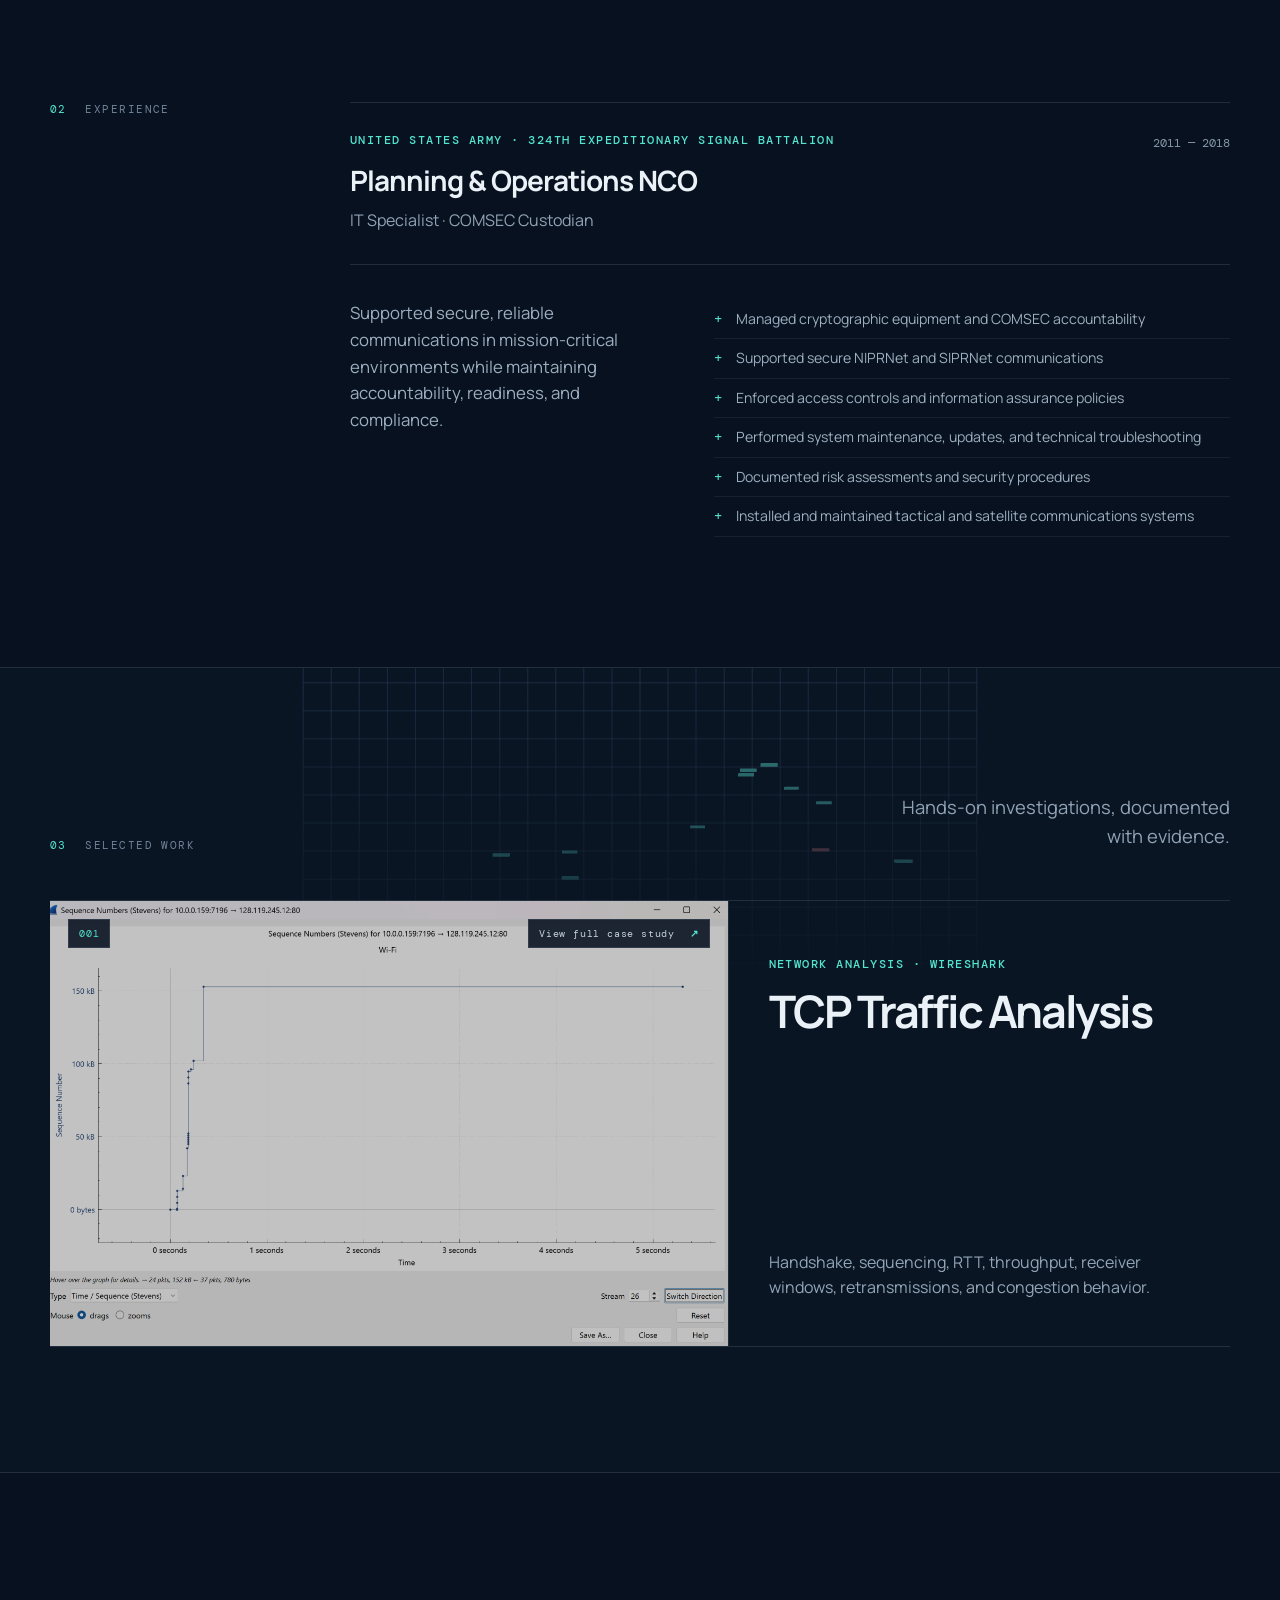
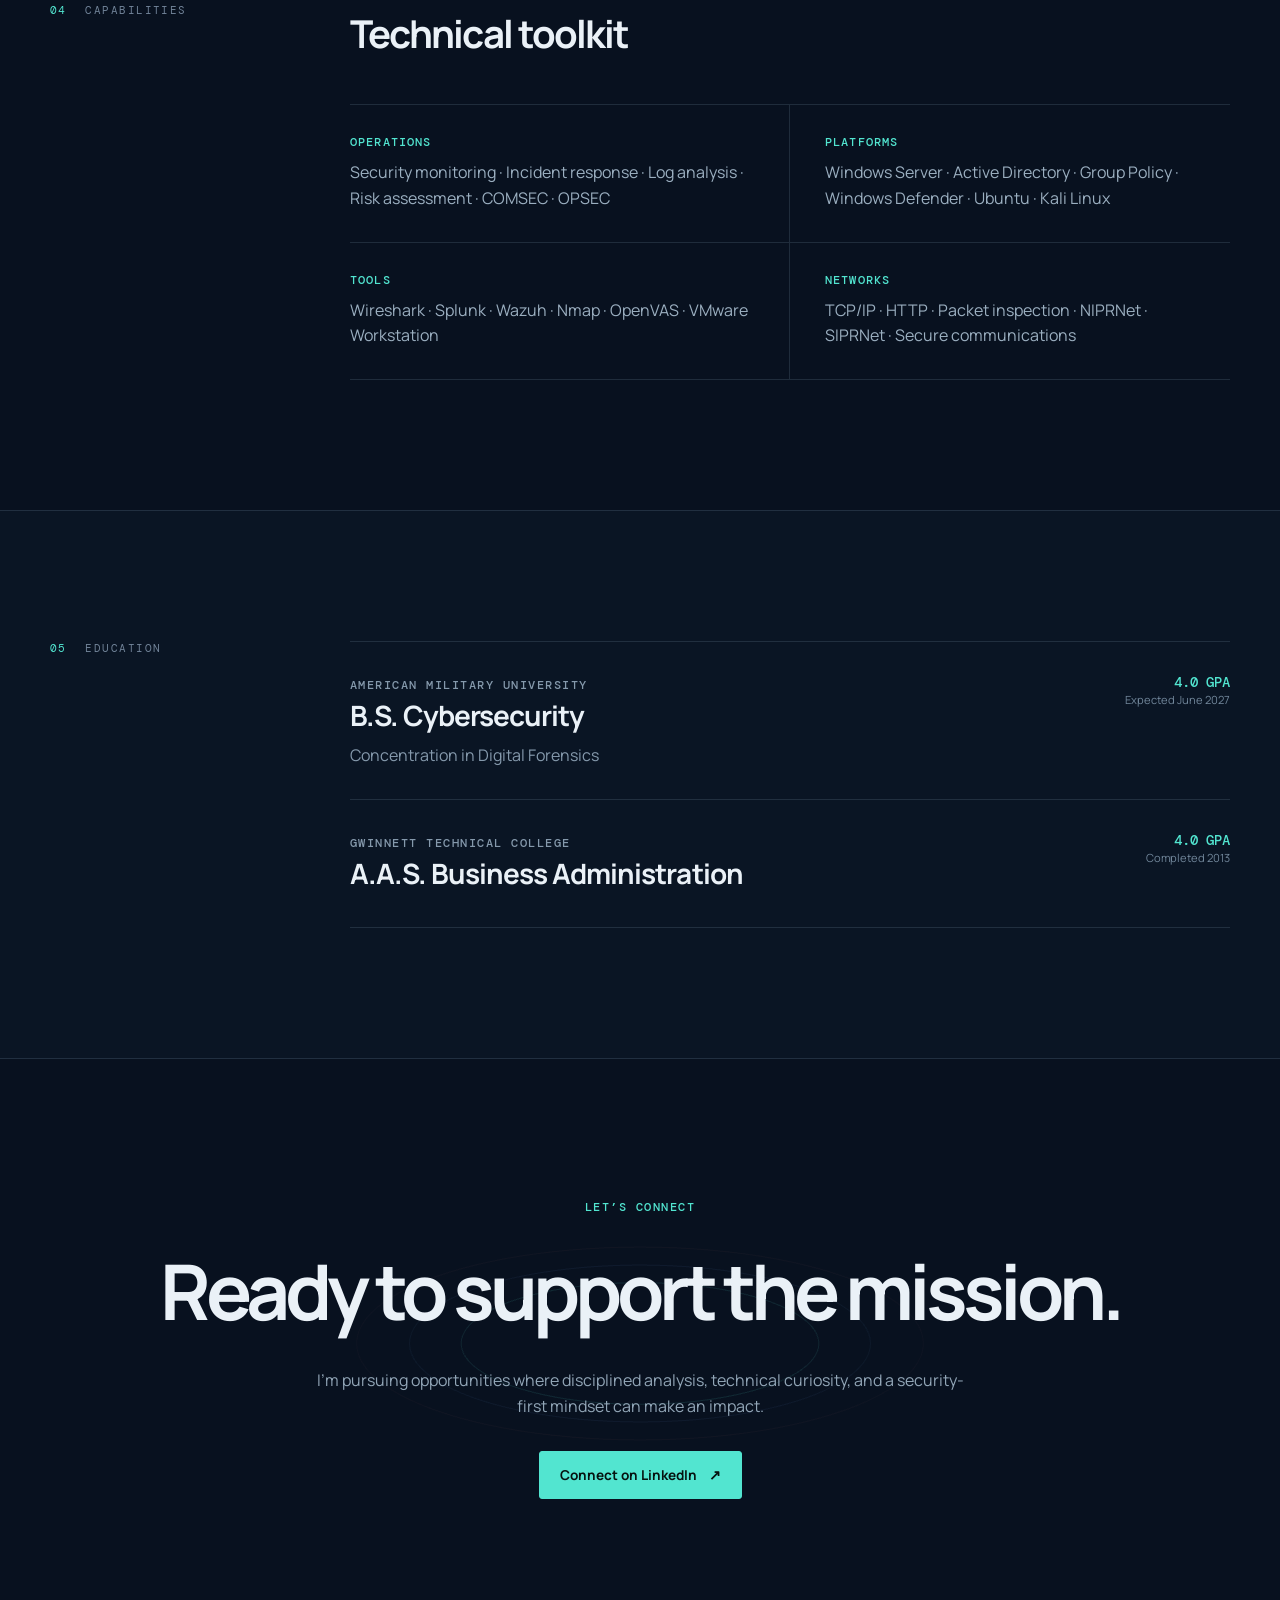
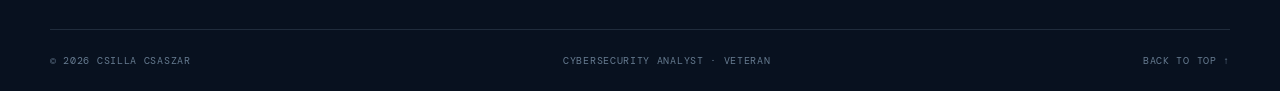
==== commit 8f392021: "Fix Three.js runtime dependency" ====
--- a/index.html
+++ b/index.html
@@ -183,6 +183,6 @@
   </footer>
 
   <script src="script.js"></script>
-  <script type="module" src="three-effects.js"></script>
+  <script type="module" src="three-effects.js?v=3"></script>
 </body>
 </html>
--- a/styles.css
+++ b/styles.css
@@ -43,8 +43,8 @@
 .hero > :not(.three-effect) { position: relative; z-index: 1; }
 .three-effect { position: absolute; inset: 0; overflow: hidden; pointer-events: none; }
 .three-effect canvas { display: block; width: 100%; height: 100%; }
-.three-hero { z-index: 0; inset: 78px -12vw 0 28%; opacity: .52; mask-image: linear-gradient(90deg, transparent, #000 18%, #000 88%, transparent); }
-.three-hero::after { content: ""; position: absolute; inset: 0; background: radial-gradient(circle at 55% 45%, transparent 0, rgba(8,17,31,.15) 50%, rgba(8,17,31,.76) 100%); }
+.three-hero { z-index: 0; inset: 78px -4vw 0 34%; opacity: .82; mix-blend-mode: screen; mask-image: linear-gradient(90deg, transparent, #000 10%, #000 96%, transparent); }
+.three-hero::after { content: ""; position: absolute; inset: 0; background: radial-gradient(circle at 55% 45%, transparent 0, rgba(8,17,31,.05) 65%, rgba(8,17,31,.35) 100%); }
 .eyebrow, .overline, .project-number { text-transform: uppercase; letter-spacing: .13em; font: 500 .72rem "DM Mono", monospace; }
 .eyebrow { display: flex; gap: 10px; align-items: center; color: var(--cyan); }
 .status-dot { width: 7px; height: 7px; border-radius: 50%; background: var(--cyan); box-shadow: 0 0 0 5px var(--cyan-soft), 0 0 20px var(--cyan); }
@@ -100,7 +100,7 @@
 
 .projects-section { position: relative; isolation: isolate; overflow: hidden; padding: 125px 0; background: #0a1524; border-block: 1px solid var(--line); }
 .projects-section > .section-shell { position: relative; z-index: 1; }
-.three-projects { z-index: 0; inset: 0 0 auto 0; height: 280px; opacity: .42; mask-image: linear-gradient(to bottom, #000, transparent); }
+.three-projects { z-index: 0; inset: 0 0 auto 0; height: 310px; opacity: .72; mix-blend-mode: screen; mask-image: linear-gradient(to bottom, #000, transparent); }
 .section-heading { display: flex; justify-content: space-between; align-items: end; margin-bottom: 48px; }
 .section-heading p { margin: 0; max-width: 330px; color: #90a3b5; font-size: 1.15rem; text-align: right; }
 .featured-project { display: grid; grid-template-columns: 1.15fr .85fr; border: 1px solid var(--line); background: var(--dark); }
@@ -244,7 +244,7 @@
 
 .contact-section { position: relative; isolation: isolate; overflow: hidden; padding-top: 130px; padding-bottom: 130px; text-align: center; }
 .contact-section > :not(.three-effect) { position: relative; z-index: 1; }
-.three-contact { z-index: 0; inset: 10px 15%; opacity: .5; mask-image: radial-gradient(ellipse, #000 0, transparent 68%); }
+.three-contact { z-index: 0; inset: 10px 10%; opacity: .68; mix-blend-mode: screen; mask-image: radial-gradient(ellipse, #000 0, transparent 72%); }
 .contact-section .eyebrow { justify-content: center; }
 .contact-section h2 { margin: 15px 0; font-size: clamp(2.7rem, 6vw, 5rem); letter-spacing: -.065em; }
 .contact-section > p:not(.eyebrow) { max-width: 650px; margin: 0 auto 32px; color: #92a6b7; }
@@ -276,7 +276,7 @@
   .finding-stats div { border-right: 0; border-bottom: 1px solid var(--line); }
   .calculation { grid-template-columns: 1fr; }
   .calculation > b { text-align: center; }
-  .three-hero { left: 8%; opacity: .38; }
+  .three-hero { left: 18%; opacity: .62; }
 }
 
 @media (max-width: 620px) {
@@ -315,9 +315,9 @@
   .thumbnail-copy { gap: 40px; padding: 32px 24px; }
   .handshake-diagram { padding: 18px 12px; overflow-x: auto; }
   .handshake-diagram > div { min-width: 430px; grid-template-columns: 105px 1fr 105px; }
-  .three-hero { inset: 68px -35% 15% 12%; opacity: .3; }
-  .three-projects { height: 180px; opacity: .3; }
-  .three-contact { inset-inline: -25%; opacity: .34; }
+  .three-hero { inset: 68px -35% 15% 8%; opacity: .48; }
+  .three-projects { height: 180px; opacity: .48; }
+  .three-contact { inset-inline: -25%; opacity: .46; }
 }
 
 @keyframes marquee { to { transform: translateX(-50%); } }
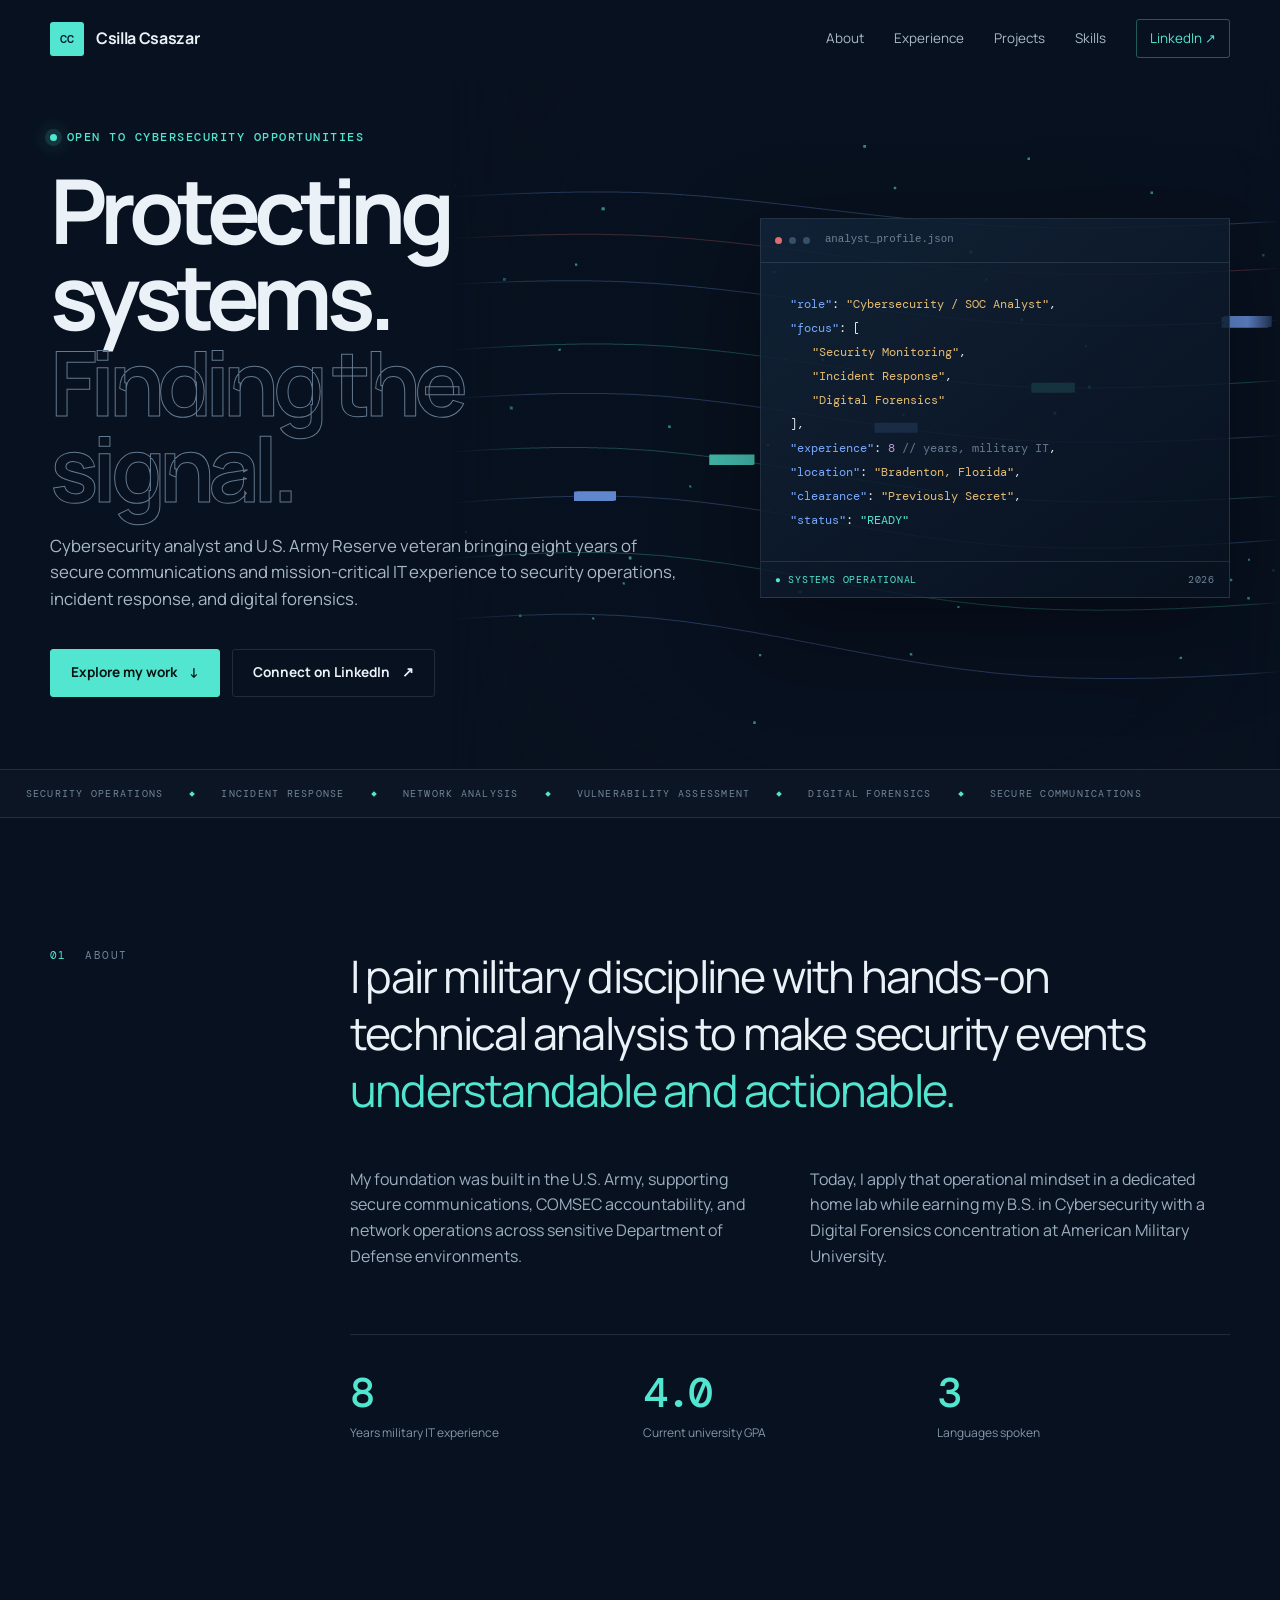
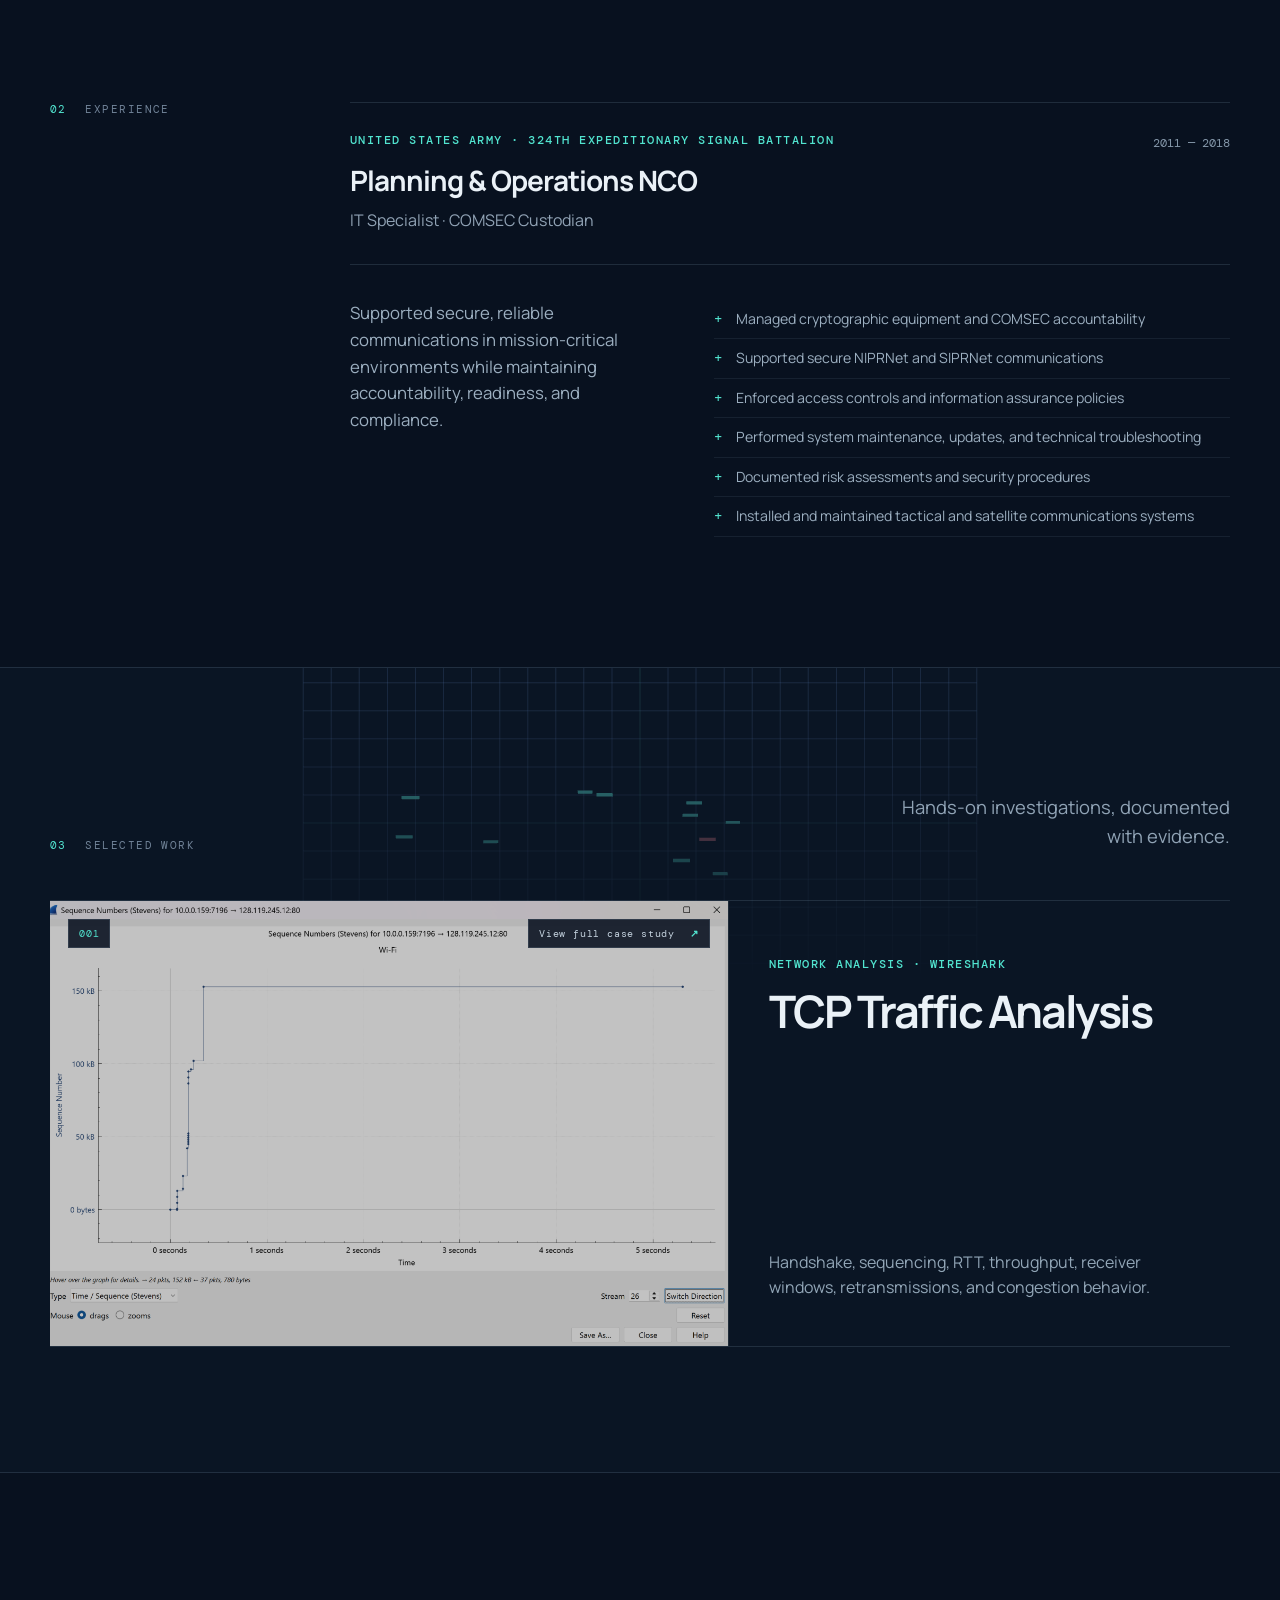
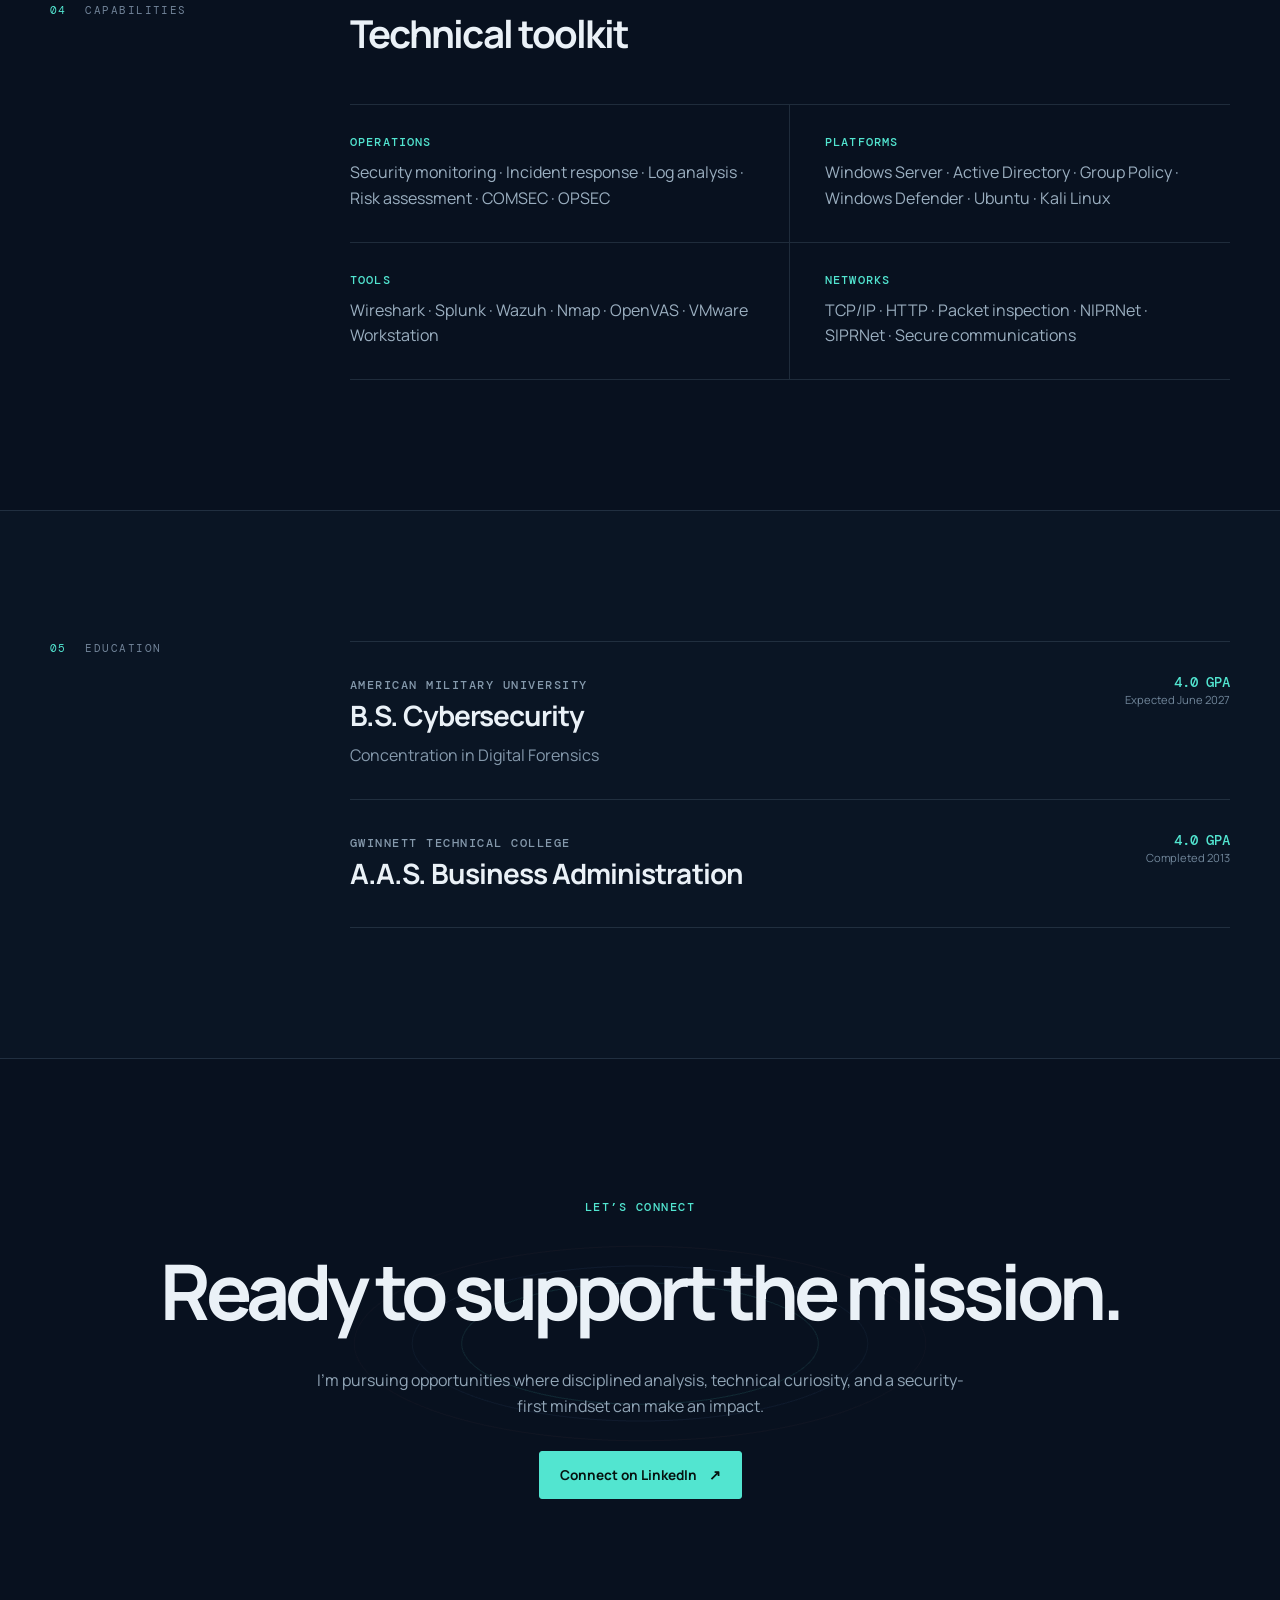
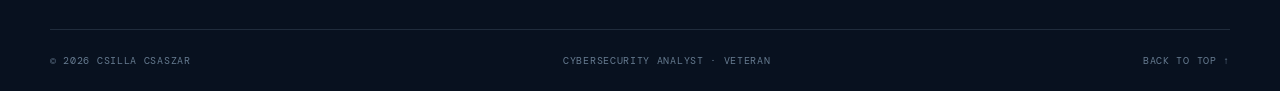
==== commit 2010bfe5: "Slow hero packet animation" ====
--- a/index.html
+++ b/index.html
@@ -183,6 +183,6 @@
   </footer>
 
   <script src="script.js"></script>
-  <script type="module" src="three-effects.js?v=3"></script>
+  <script type="module" src="three-effects.js?v=4"></script>
 </body>
 </html>
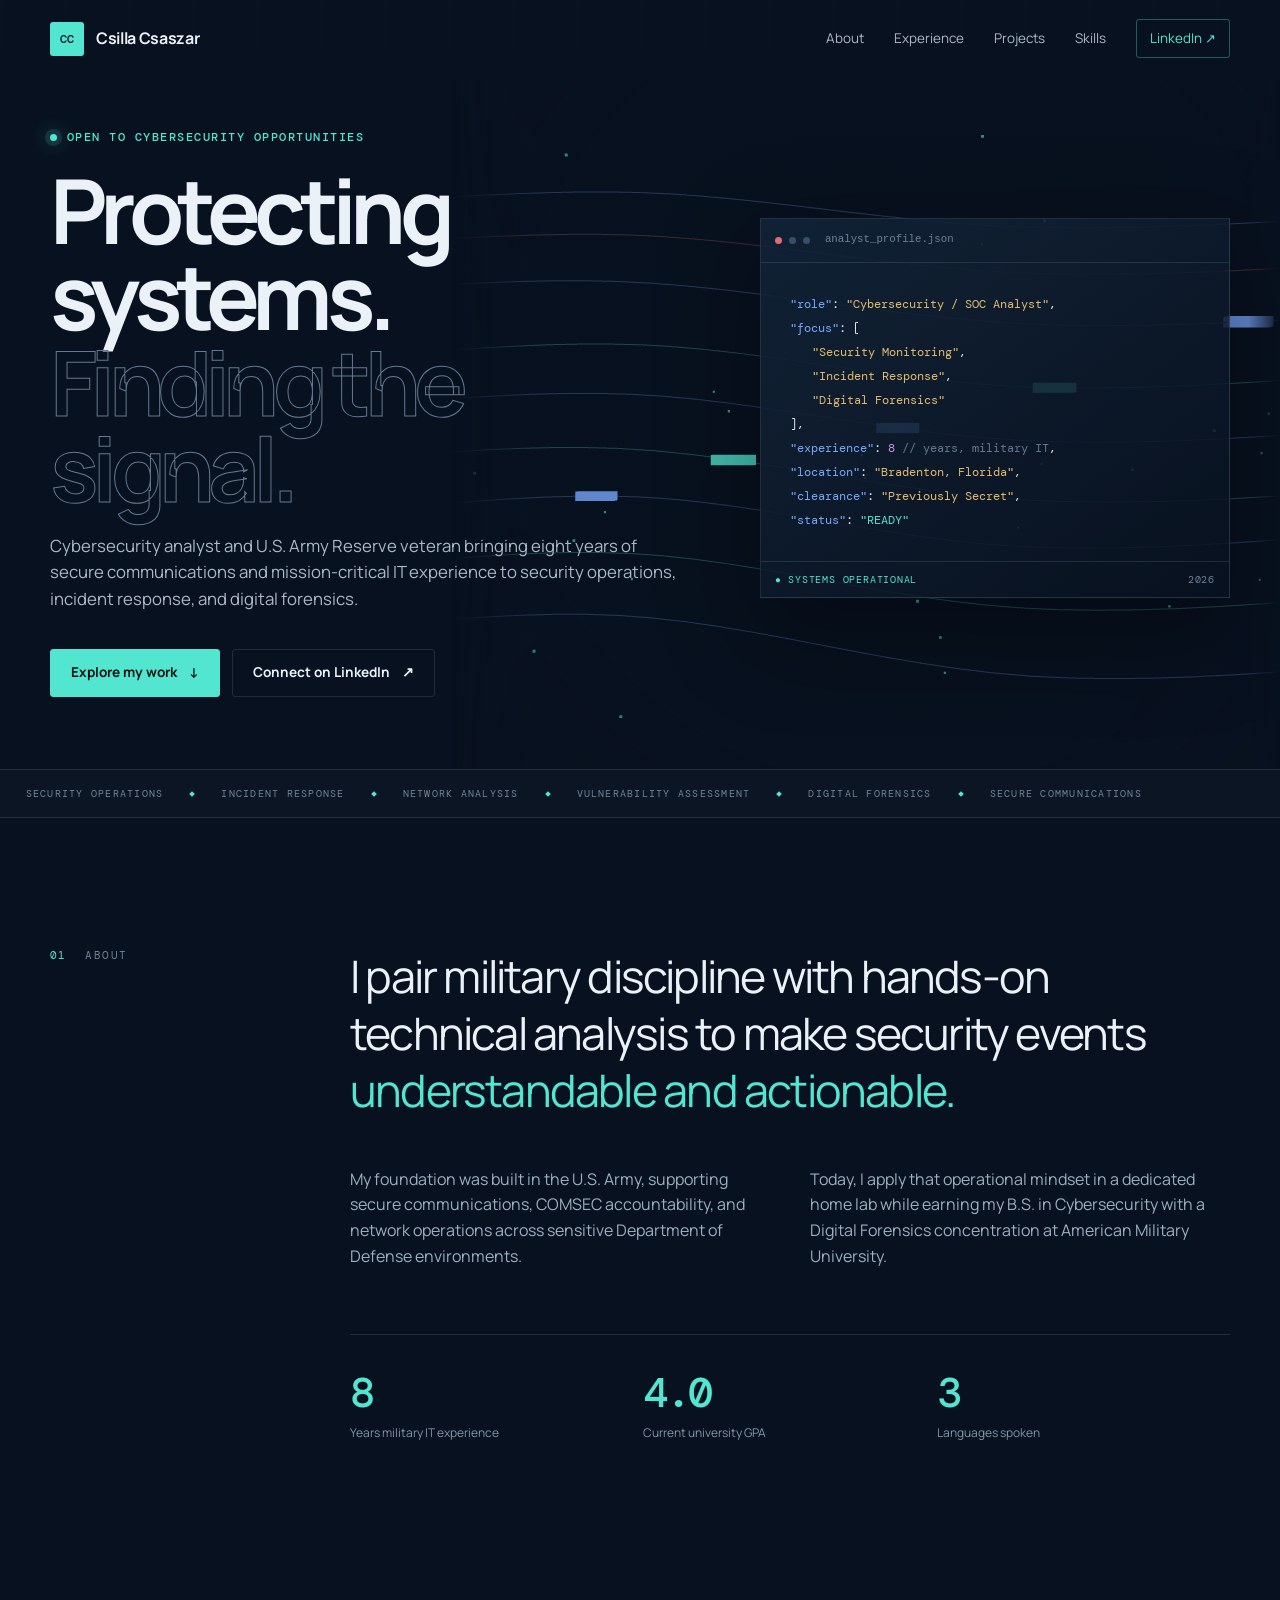
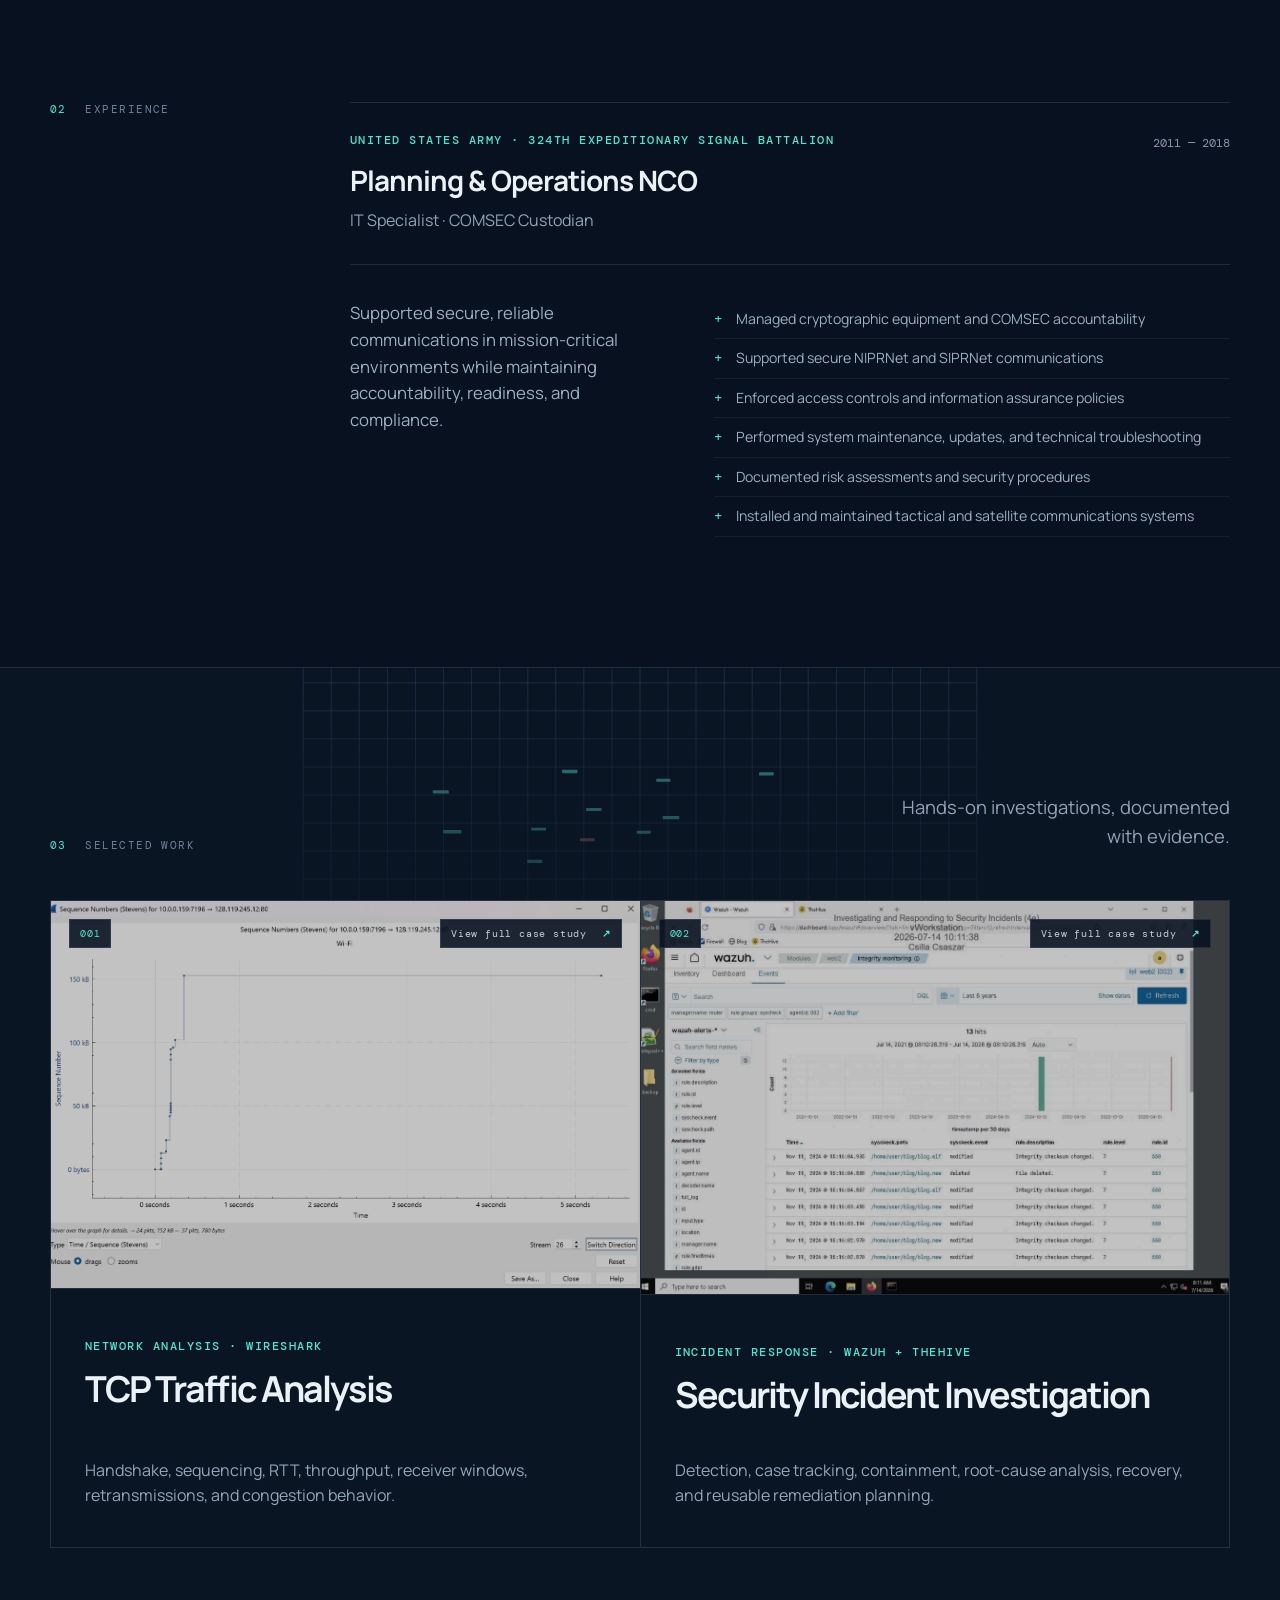
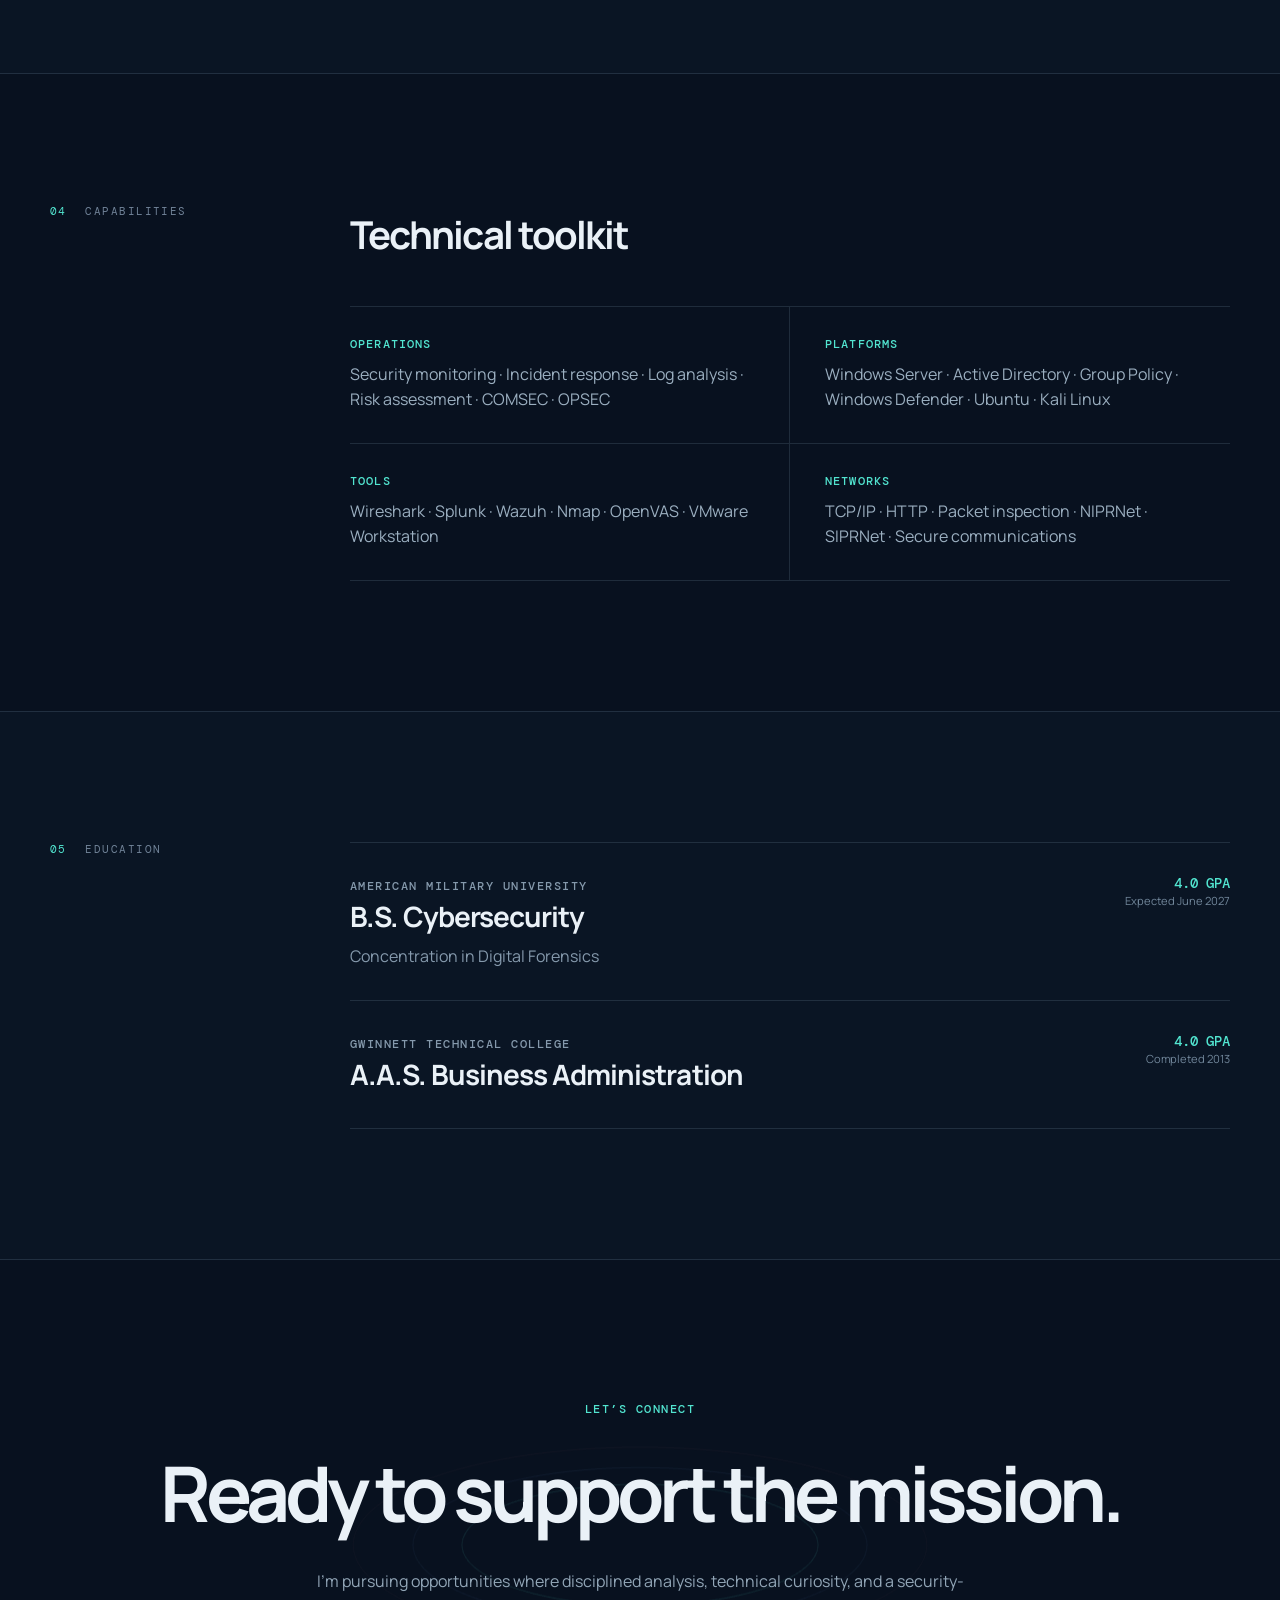
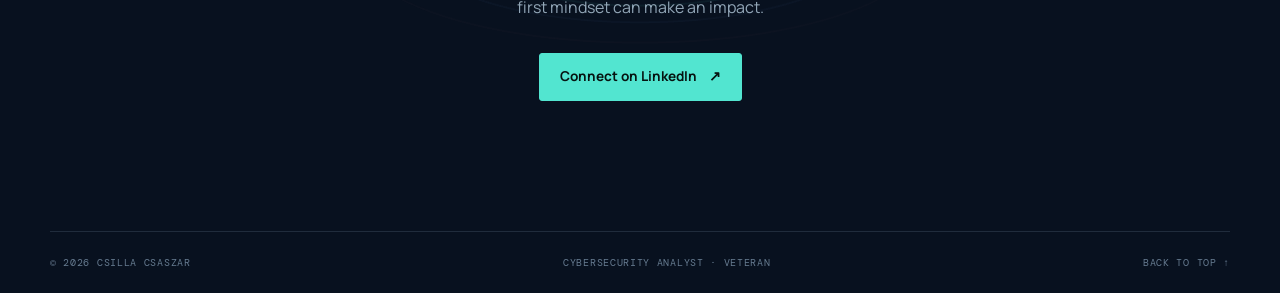
==== commit 893517a8: "Security Incident Response case study" ====
--- a/index.html
+++ b/index.html
@@ -134,6 +134,20 @@
               <p>Handshake, sequencing, RTT, throughput, receiver windows, retransmissions, and congestion behavior.</p>
             </div>
           </a>
+          <a class="project-thumbnail" href="projects/security-incident-response.html" aria-label="View the security incident investigation and response case study">
+            <div class="thumbnail-image">
+              <img src="assets/projects/incident-response/figure-08.png" alt="Wazuh file integrity monitoring events from the security incident investigation">
+              <span class="thumbnail-index">002</span>
+              <span class="thumbnail-action">View full case study <b aria-hidden="true">↗</b></span>
+            </div>
+            <div class="thumbnail-copy">
+              <div>
+                <p class="project-number">INCIDENT RESPONSE · WAZUH + THEHIVE</p>
+                <h2>Security Incident Investigation</h2>
+              </div>
+              <p>Detection, case tracking, containment, root-cause analysis, recovery, and reusable remediation planning.</p>
+            </div>
+          </a>
         </div>
       </div>
     </section>
--- a/styles.css
+++ b/styles.css
@@ -141,18 +141,18 @@
 .lab-nodes span { z-index: 1; display: grid; place-items: center; width: 47px; height: 31px; color: var(--cyan); background: #0b1a29; border: 1px solid #29485b; font: .5rem "DM Mono", monospace; }
 
 /* Project gallery */
-.project-gallery { border-top: 1px solid var(--line); }
-.project-thumbnail { display: grid; grid-template-columns: 1.15fr .85fr; border-bottom: 1px solid var(--line); transition: background .25s ease; }
+.project-gallery { display: grid; grid-template-columns: repeat(2, minmax(0, 1fr)); border-top: 1px solid var(--line); border-left: 1px solid var(--line); }
+.project-thumbnail { min-width: 0; display: flex; flex-direction: column; border-right: 1px solid var(--line); border-bottom: 1px solid var(--line); transition: background .25s ease; }
 .project-thumbnail:hover { background: rgba(82,229,208,.025); }
-.thumbnail-image { position: relative; min-height: 430px; overflow: hidden; border-right: 1px solid var(--line); background: #06101b; }
+.thumbnail-image { position: relative; min-height: 320px; overflow: hidden; border-bottom: 1px solid var(--line); background: #06101b; }
 .thumbnail-image img { width: 100%; height: 100%; object-fit: cover; filter: saturate(.78) brightness(.76); transition: transform .45s ease, filter .45s ease; }
 .project-thumbnail:hover .thumbnail-image img { transform: scale(1.025); filter: saturate(1) brightness(.9); }
 .thumbnail-index, .thumbnail-action { position: absolute; z-index: 1; top: 18px; padding: 7px 10px; background: rgba(8,17,31,.88); border: 1px solid var(--line); font: .62rem "DM Mono", monospace; letter-spacing: .08em; }
 .thumbnail-index { left: 18px; color: var(--cyan); }
 .thumbnail-action { right: 18px; color: #c5d3df; }
 .thumbnail-action b { margin-left: 8px; color: var(--cyan); }
-.thumbnail-copy { display: flex; flex-direction: column; justify-content: space-between; gap: 60px; padding: 45px 40px; }
-.thumbnail-copy h2 { margin: 16px 0 0; font-size: clamp(2rem, 3.5vw, 3.25rem); line-height: 1.04; letter-spacing: -.055em; }
+.thumbnail-copy { flex: 1; display: flex; flex-direction: column; justify-content: space-between; gap: 45px; padding: 38px 34px; }
+.thumbnail-copy h2 { margin: 16px 0 0; font-size: clamp(1.8rem, 2.8vw, 2.7rem); line-height: 1.04; letter-spacing: -.055em; }
 .thumbnail-copy > p { margin: 0; color: #92a6b7; }
 
 /* Case study */
@@ -268,8 +268,8 @@
   .project-visual { min-height: 480px; border-right: 0; border-bottom: 1px solid var(--line); }
   .project-grid { grid-template-columns: 1fr 1fr; }
   .home-lab-card { grid-column: 1 / -1; }
-  .project-thumbnail { grid-template-columns: 1fr; }
-  .thumbnail-image { min-height: 380px; border-right: 0; border-bottom: 1px solid var(--line); }
+  .project-gallery { grid-template-columns: 1fr; }
+  .thumbnail-image { min-height: 380px; }
   .case-section { grid-template-columns: 150px 1fr; gap: 35px; }
   .case-meta { grid-template-columns: 1fr 1fr; }
   .finding-stats { grid-template-columns: 1fr; }
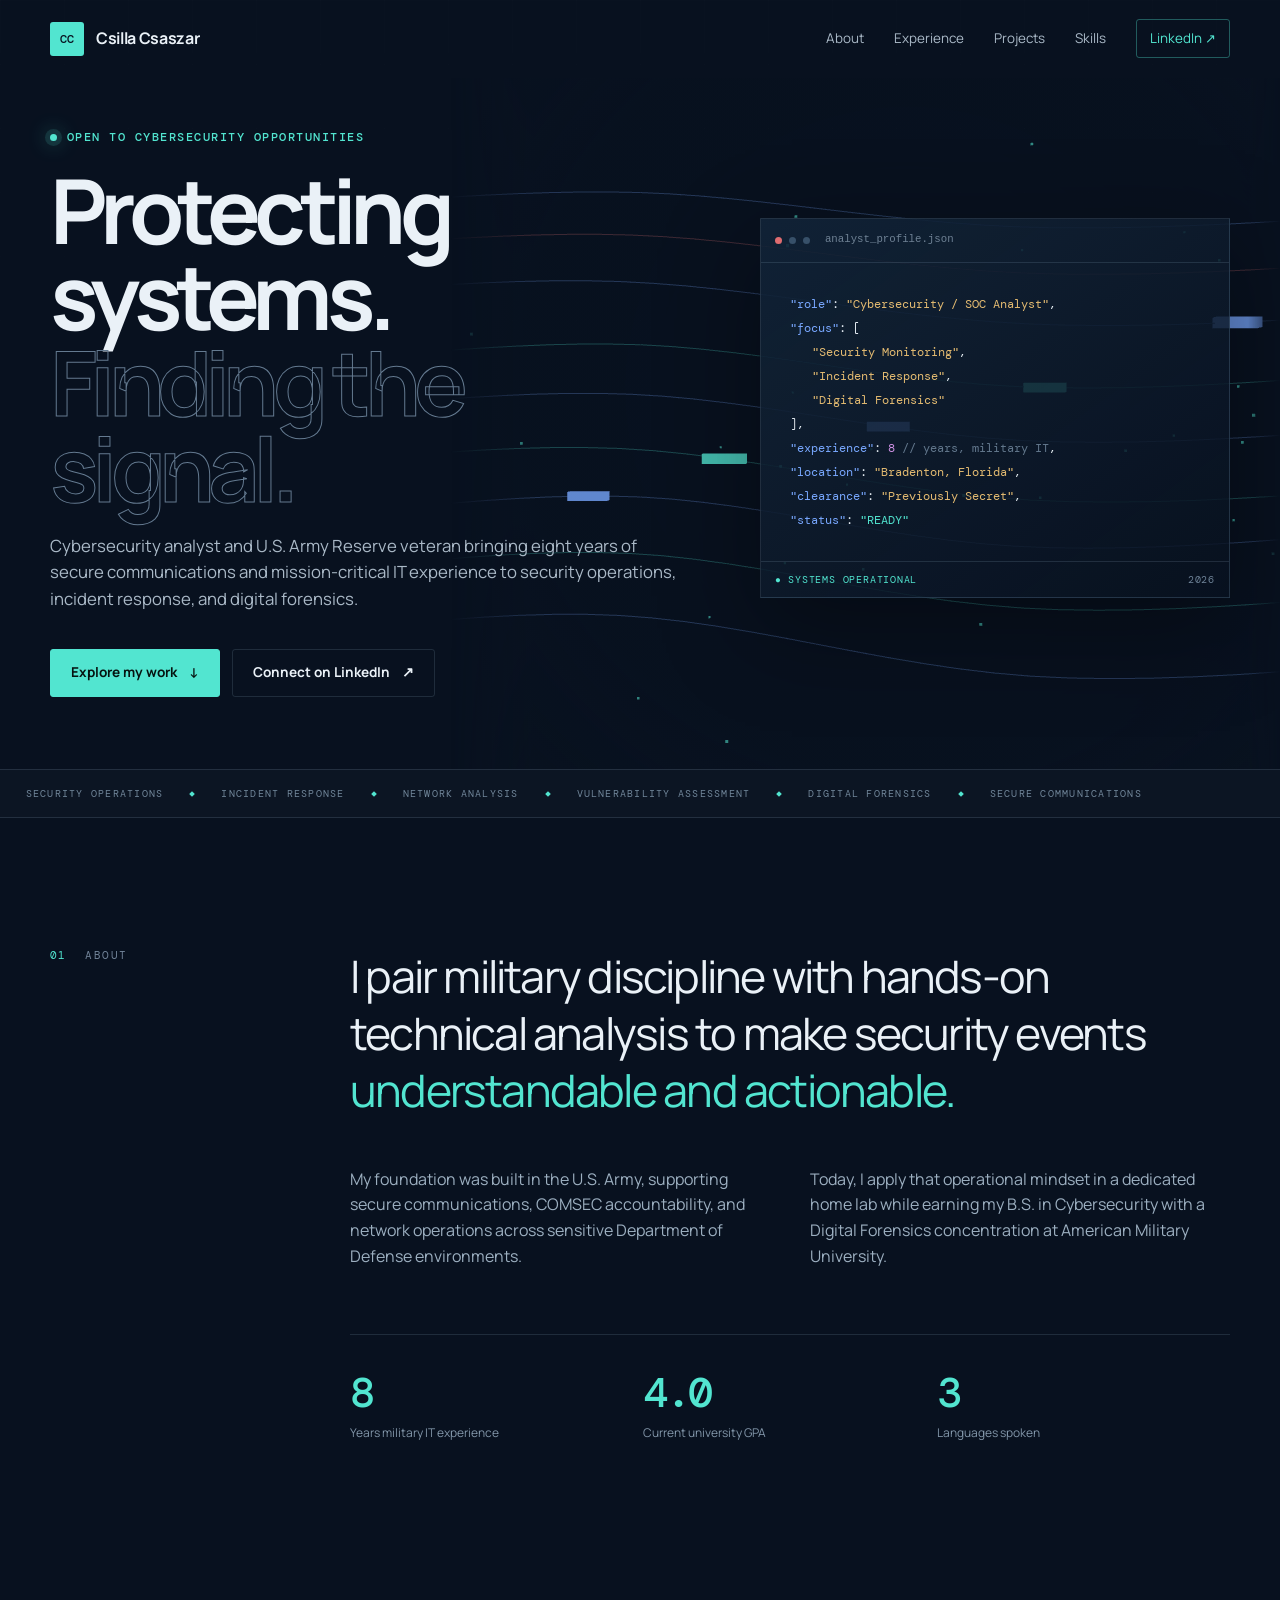
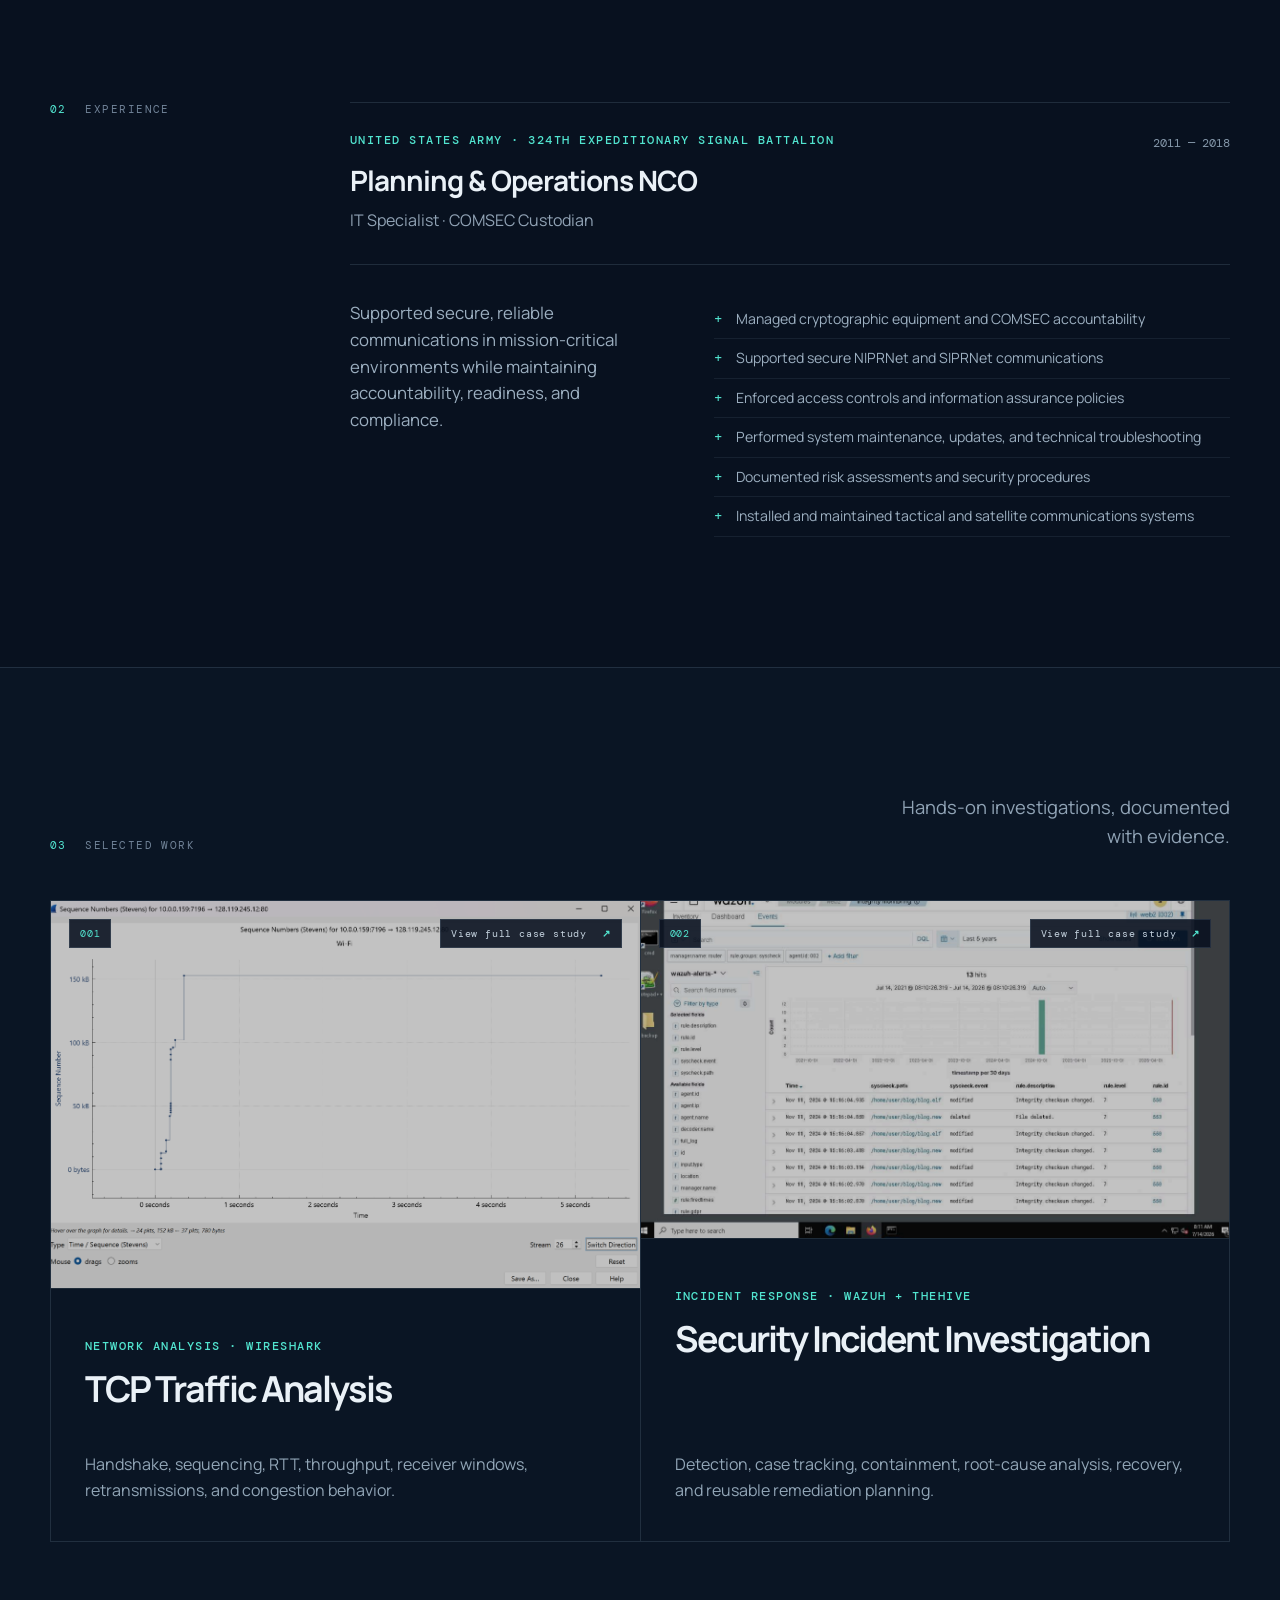
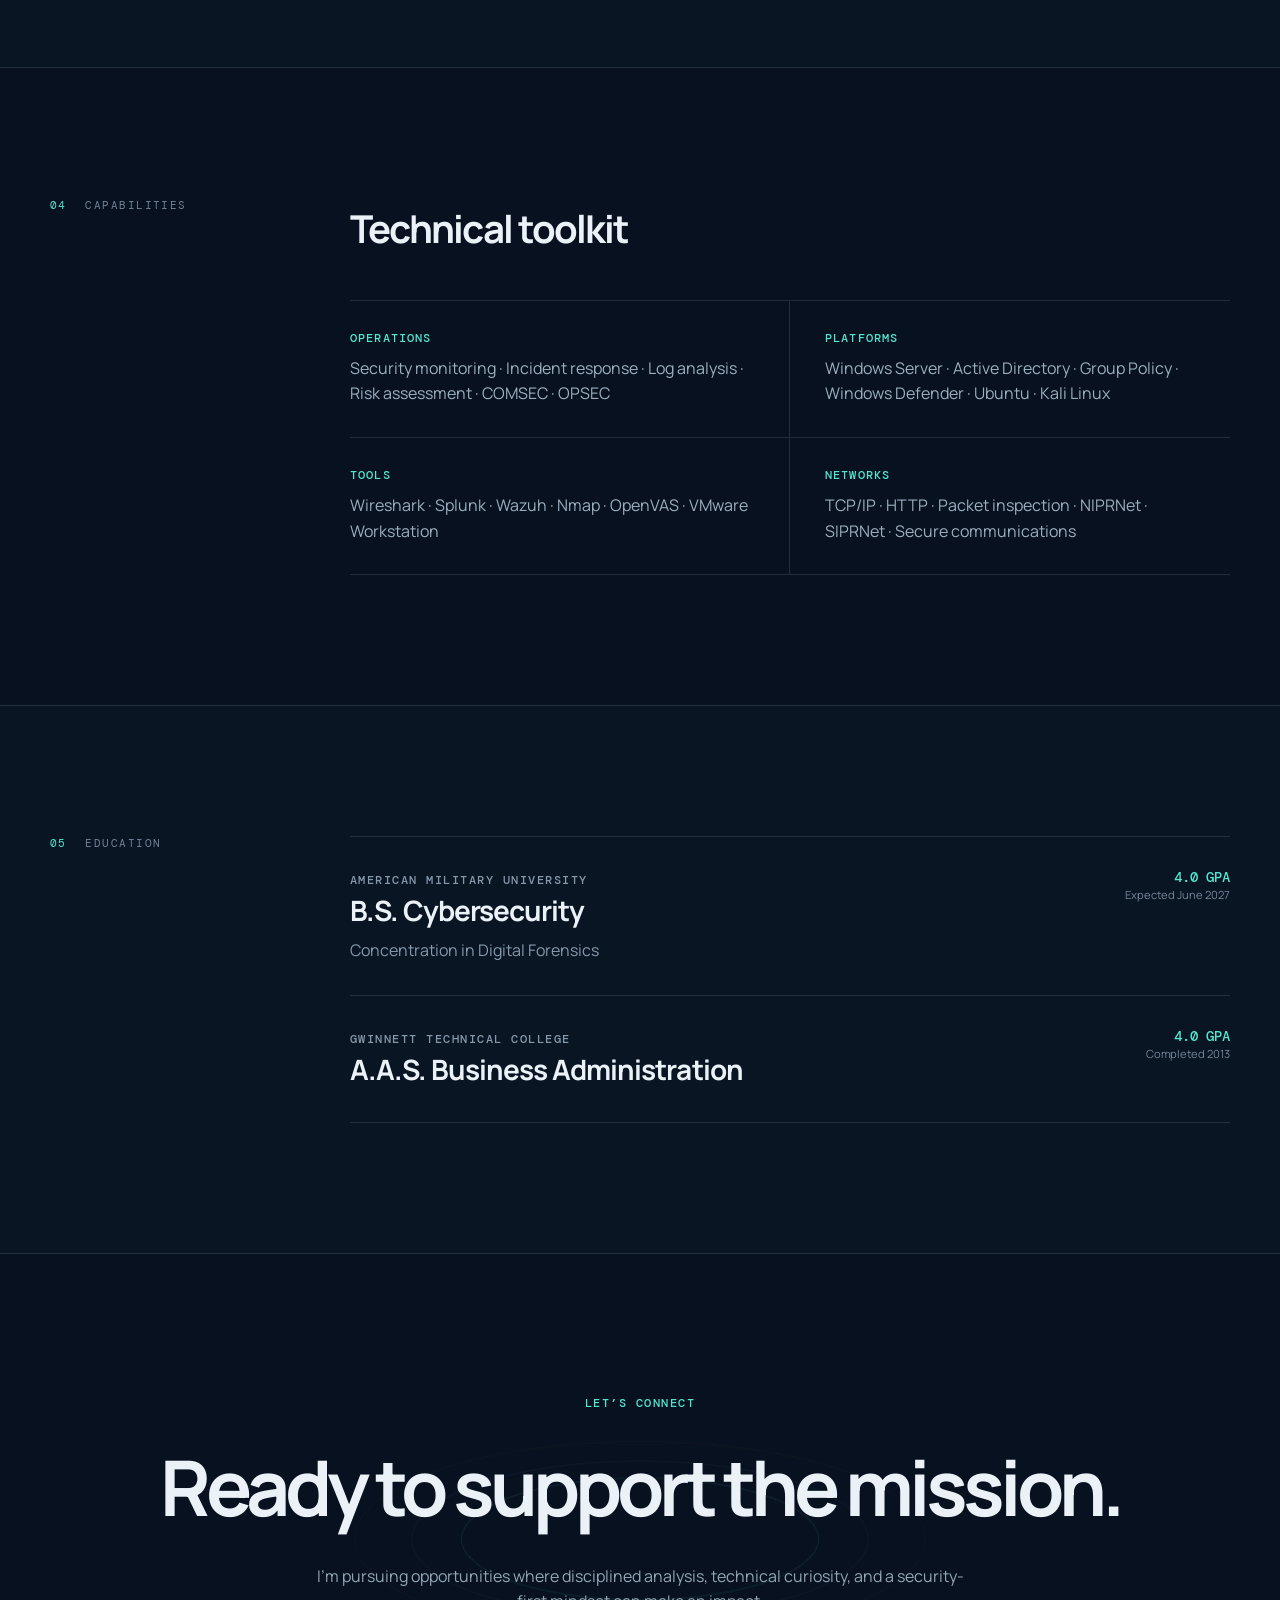
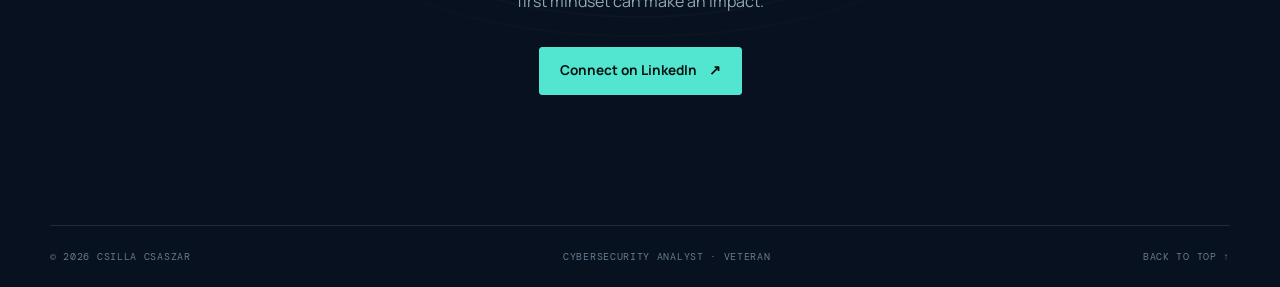
==== commit 3f999f90: "Crop incident response evidence screenshots" ====
--- a/index.html
+++ b/index.html
@@ -136,7 +136,7 @@
           </a>
           <a class="project-thumbnail" href="projects/security-incident-response.html" aria-label="View the security incident investigation and response case study">
             <div class="thumbnail-image">
-              <img src="assets/projects/incident-response/figure-08.png" alt="Wazuh file integrity monitoring events from the security incident investigation">
+              <img src="assets/projects/incident-response/figure-08-cropped.png" alt="Wazuh file integrity monitoring events from the security incident investigation">
               <span class="thumbnail-index">002</span>
               <span class="thumbnail-action">View full case study <b aria-hidden="true">↗</b></span>
             </div>
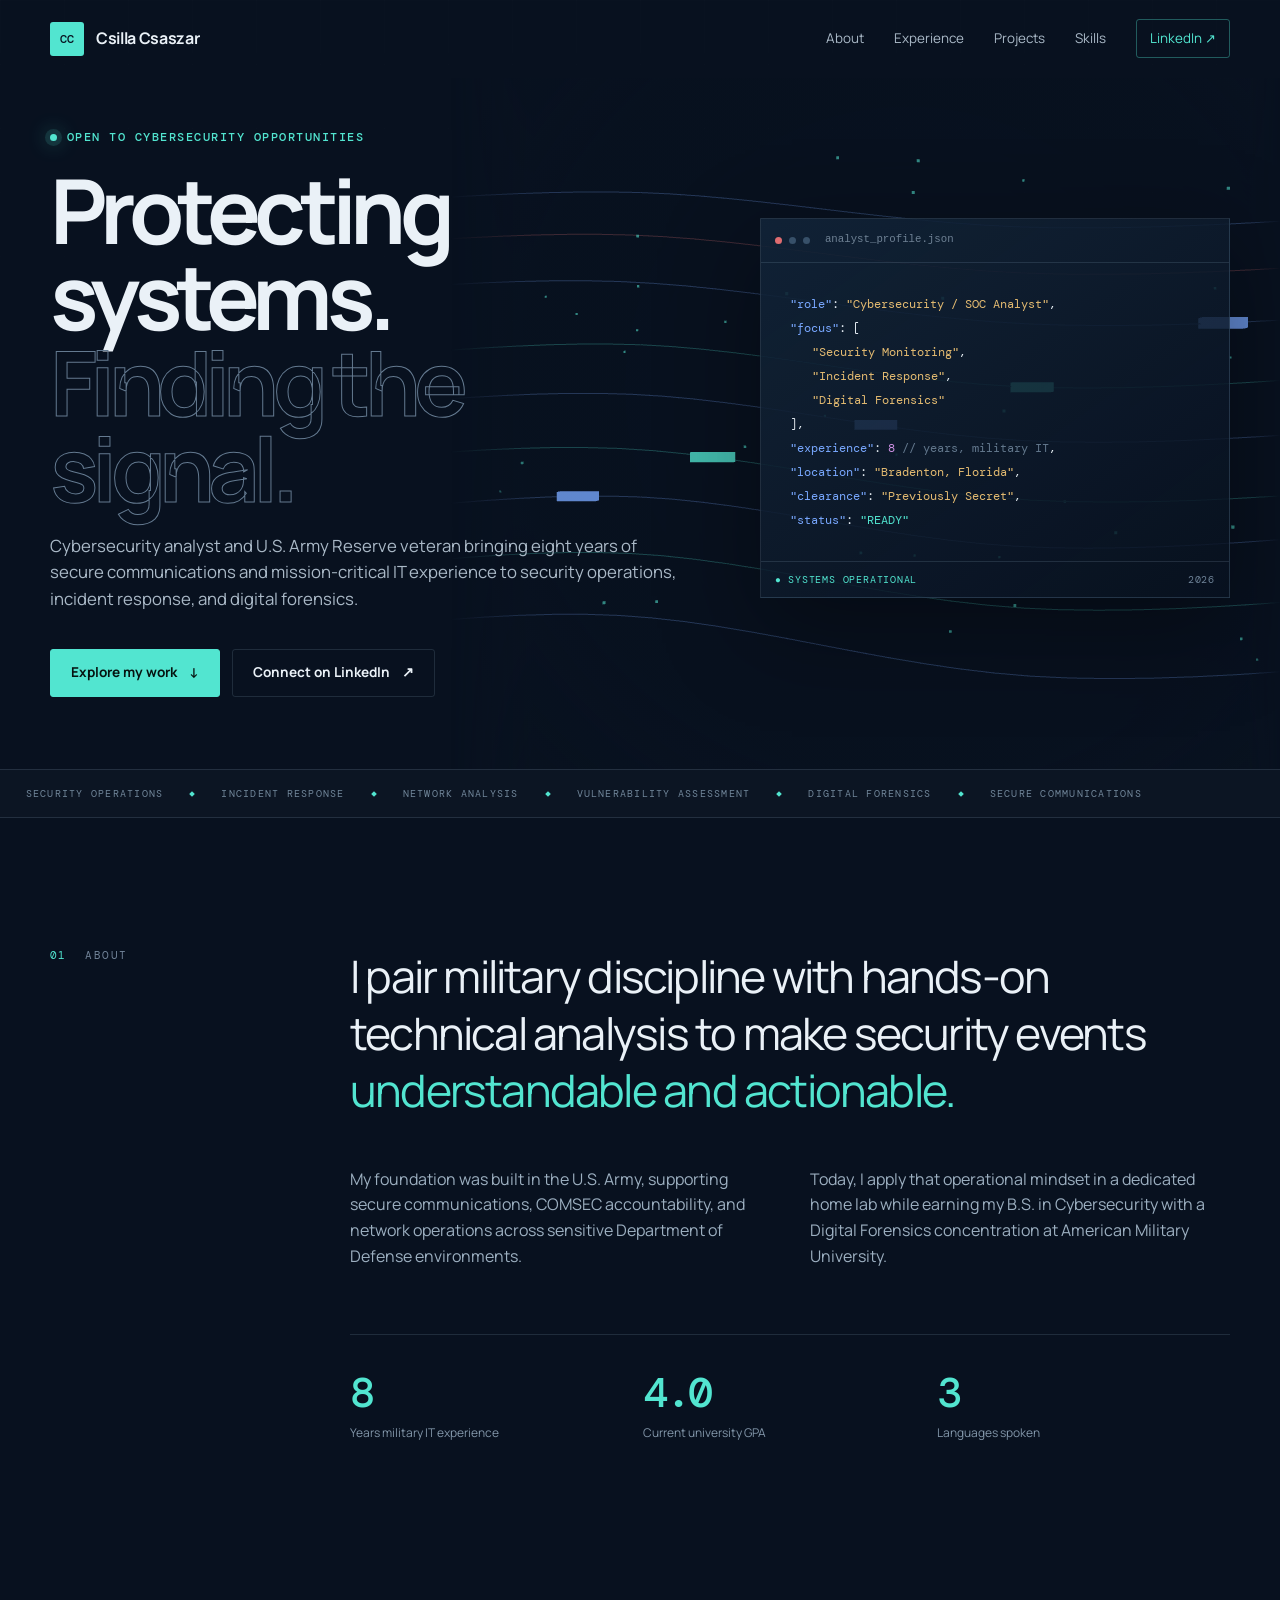
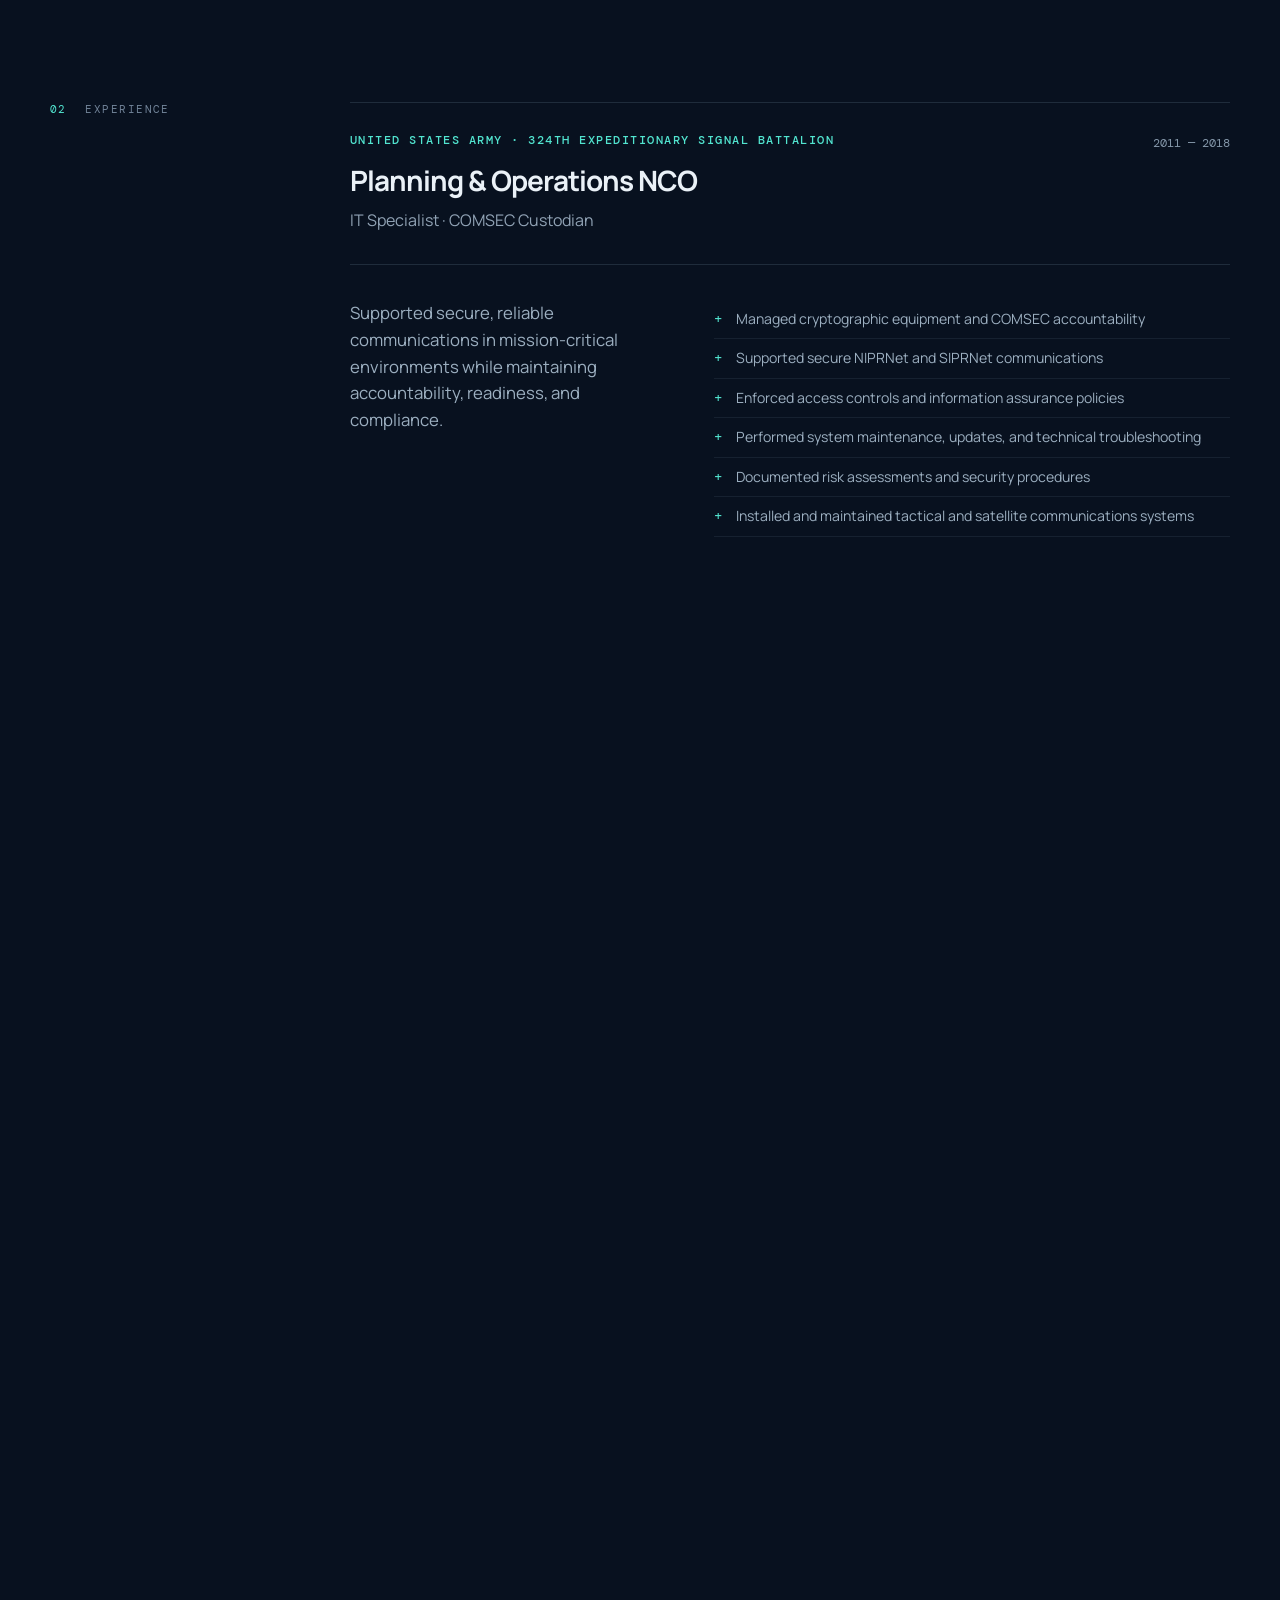
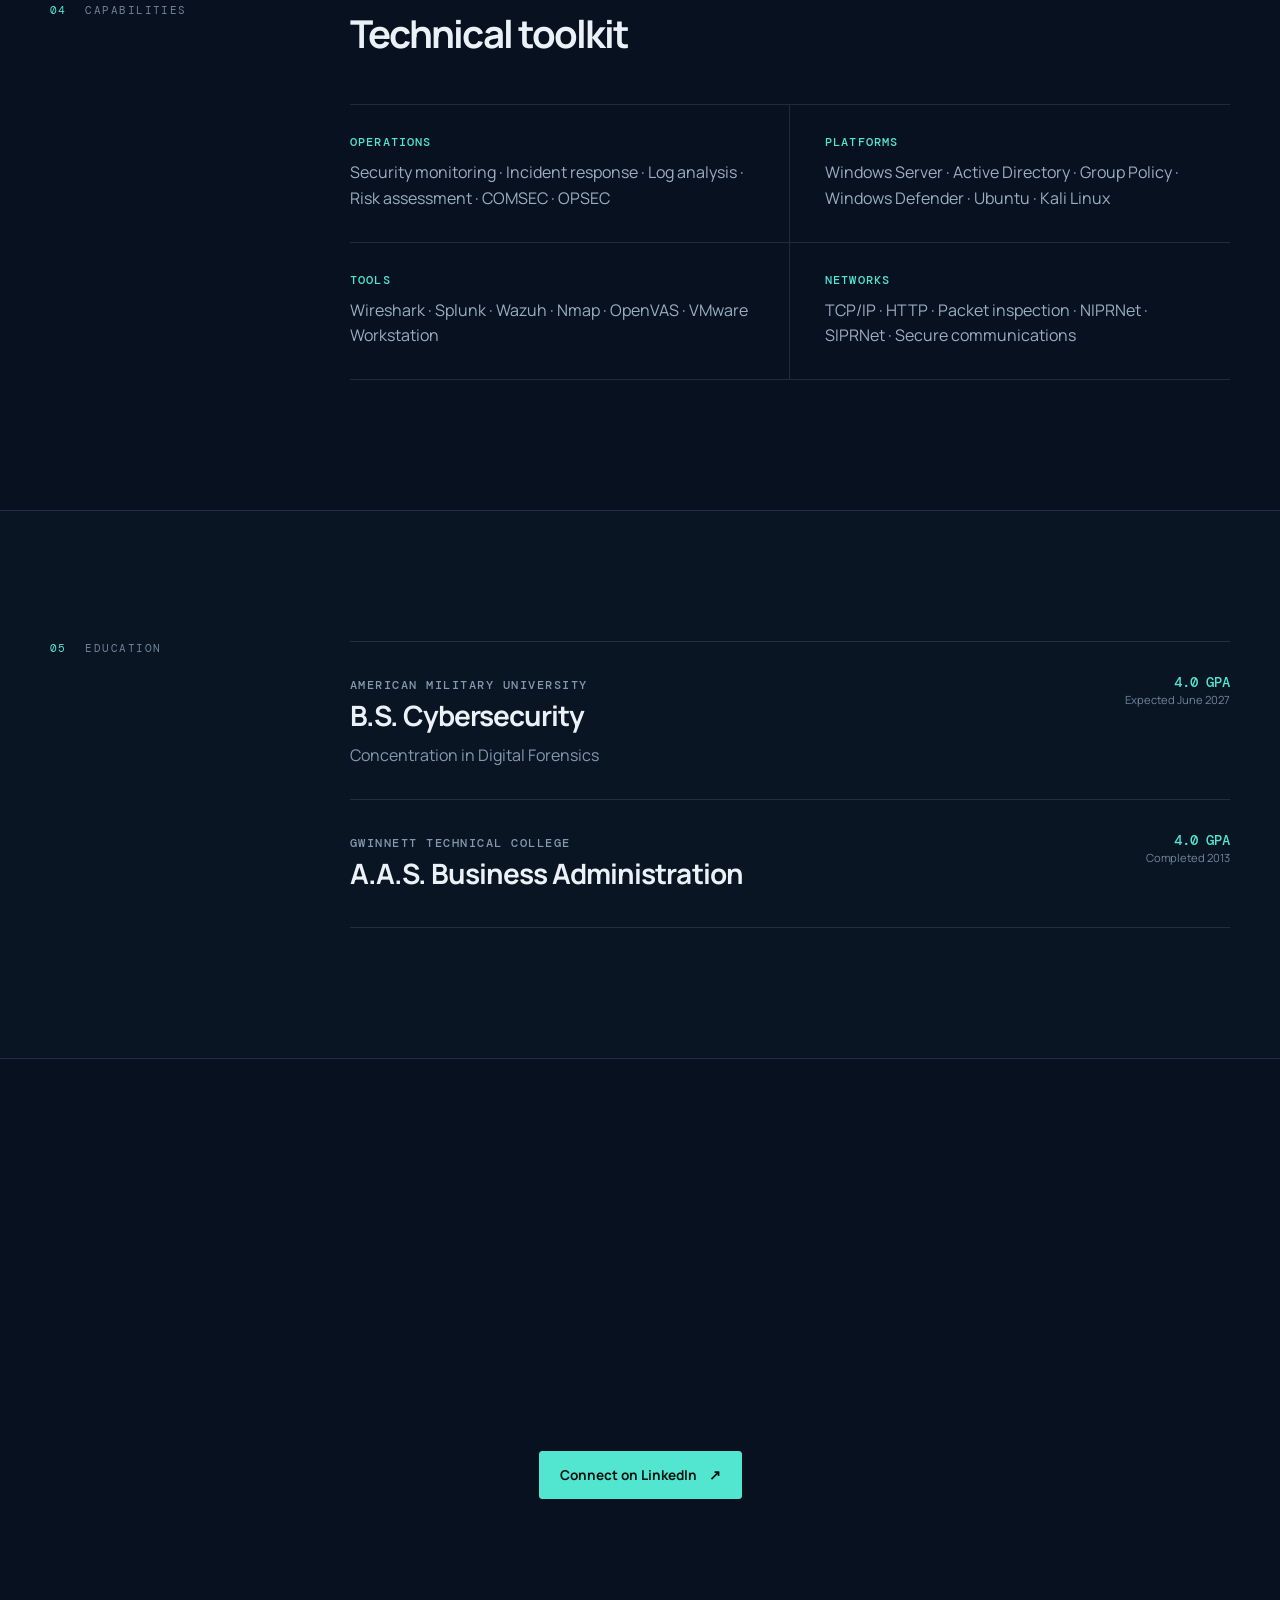
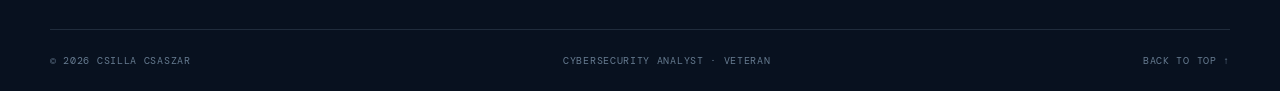
==== commit f40ab65c: "Remove Security Incident Response case study" ====
--- a/index.html
+++ b/index.html
@@ -134,20 +134,6 @@
               <p>Handshake, sequencing, RTT, throughput, receiver windows, retransmissions, and congestion behavior.</p>
             </div>
           </a>
-          <a class="project-thumbnail" href="projects/security-incident-response.html" aria-label="View the security incident investigation and response case study">
-            <div class="thumbnail-image">
-              <img src="assets/projects/incident-response/figure-08-cropped.png" alt="Wazuh file integrity monitoring events from the security incident investigation">
-              <span class="thumbnail-index">002</span>
-              <span class="thumbnail-action">View full case study <b aria-hidden="true">↗</b></span>
-            </div>
-            <div class="thumbnail-copy">
-              <div>
-                <p class="project-number">INCIDENT RESPONSE · WAZUH + THEHIVE</p>
-                <h2>Security Incident Investigation</h2>
-              </div>
-              <p>Detection, case tracking, containment, root-cause analysis, recovery, and reusable remediation planning.</p>
-            </div>
-          </a>
         </div>
       </div>
     </section>
--- a/styles.css
+++ b/styles.css
@@ -141,18 +141,18 @@
 .lab-nodes span { z-index: 1; display: grid; place-items: center; width: 47px; height: 31px; color: var(--cyan); background: #0b1a29; border: 1px solid #29485b; font: .5rem "DM Mono", monospace; }
 
 /* Project gallery */
-.project-gallery { display: grid; grid-template-columns: repeat(2, minmax(0, 1fr)); border-top: 1px solid var(--line); border-left: 1px solid var(--line); }
-.project-thumbnail { min-width: 0; display: flex; flex-direction: column; border-right: 1px solid var(--line); border-bottom: 1px solid var(--line); transition: background .25s ease; }
+.project-gallery { border-top: 1px solid var(--line); }
+.project-thumbnail { display: grid; grid-template-columns: 1.15fr .85fr; border-bottom: 1px solid var(--line); transition: background .25s ease; }
 .project-thumbnail:hover { background: rgba(82,229,208,.025); }
-.thumbnail-image { position: relative; min-height: 320px; overflow: hidden; border-bottom: 1px solid var(--line); background: #06101b; }
+.thumbnail-image { position: relative; min-height: 430px; overflow: hidden; border-right: 1px solid var(--line); background: #06101b; }
 .thumbnail-image img { width: 100%; height: 100%; object-fit: cover; filter: saturate(.78) brightness(.76); transition: transform .45s ease, filter .45s ease; }
 .project-thumbnail:hover .thumbnail-image img { transform: scale(1.025); filter: saturate(1) brightness(.9); }
 .thumbnail-index, .thumbnail-action { position: absolute; z-index: 1; top: 18px; padding: 7px 10px; background: rgba(8,17,31,.88); border: 1px solid var(--line); font: .62rem "DM Mono", monospace; letter-spacing: .08em; }
 .thumbnail-index { left: 18px; color: var(--cyan); }
 .thumbnail-action { right: 18px; color: #c5d3df; }
 .thumbnail-action b { margin-left: 8px; color: var(--cyan); }
-.thumbnail-copy { flex: 1; display: flex; flex-direction: column; justify-content: space-between; gap: 45px; padding: 38px 34px; }
-.thumbnail-copy h2 { margin: 16px 0 0; font-size: clamp(1.8rem, 2.8vw, 2.7rem); line-height: 1.04; letter-spacing: -.055em; }
+.thumbnail-copy { display: flex; flex-direction: column; justify-content: space-between; gap: 60px; padding: 45px 40px; }
+.thumbnail-copy h2 { margin: 16px 0 0; font-size: clamp(2rem, 3.5vw, 3.25rem); line-height: 1.04; letter-spacing: -.055em; }
 .thumbnail-copy > p { margin: 0; color: #92a6b7; }
 
 /* Case study */
@@ -268,8 +268,8 @@
   .project-visual { min-height: 480px; border-right: 0; border-bottom: 1px solid var(--line); }
   .project-grid { grid-template-columns: 1fr 1fr; }
   .home-lab-card { grid-column: 1 / -1; }
-  .project-gallery { grid-template-columns: 1fr; }
-  .thumbnail-image { min-height: 380px; }
+  .project-thumbnail { grid-template-columns: 1fr; }
+  .thumbnail-image { min-height: 380px; border-right: 0; border-bottom: 1px solid var(--line); }
   .case-section { grid-template-columns: 150px 1fr; gap: 35px; }
   .case-meta { grid-template-columns: 1fr 1fr; }
   .finding-stats { grid-template-columns: 1fr; }
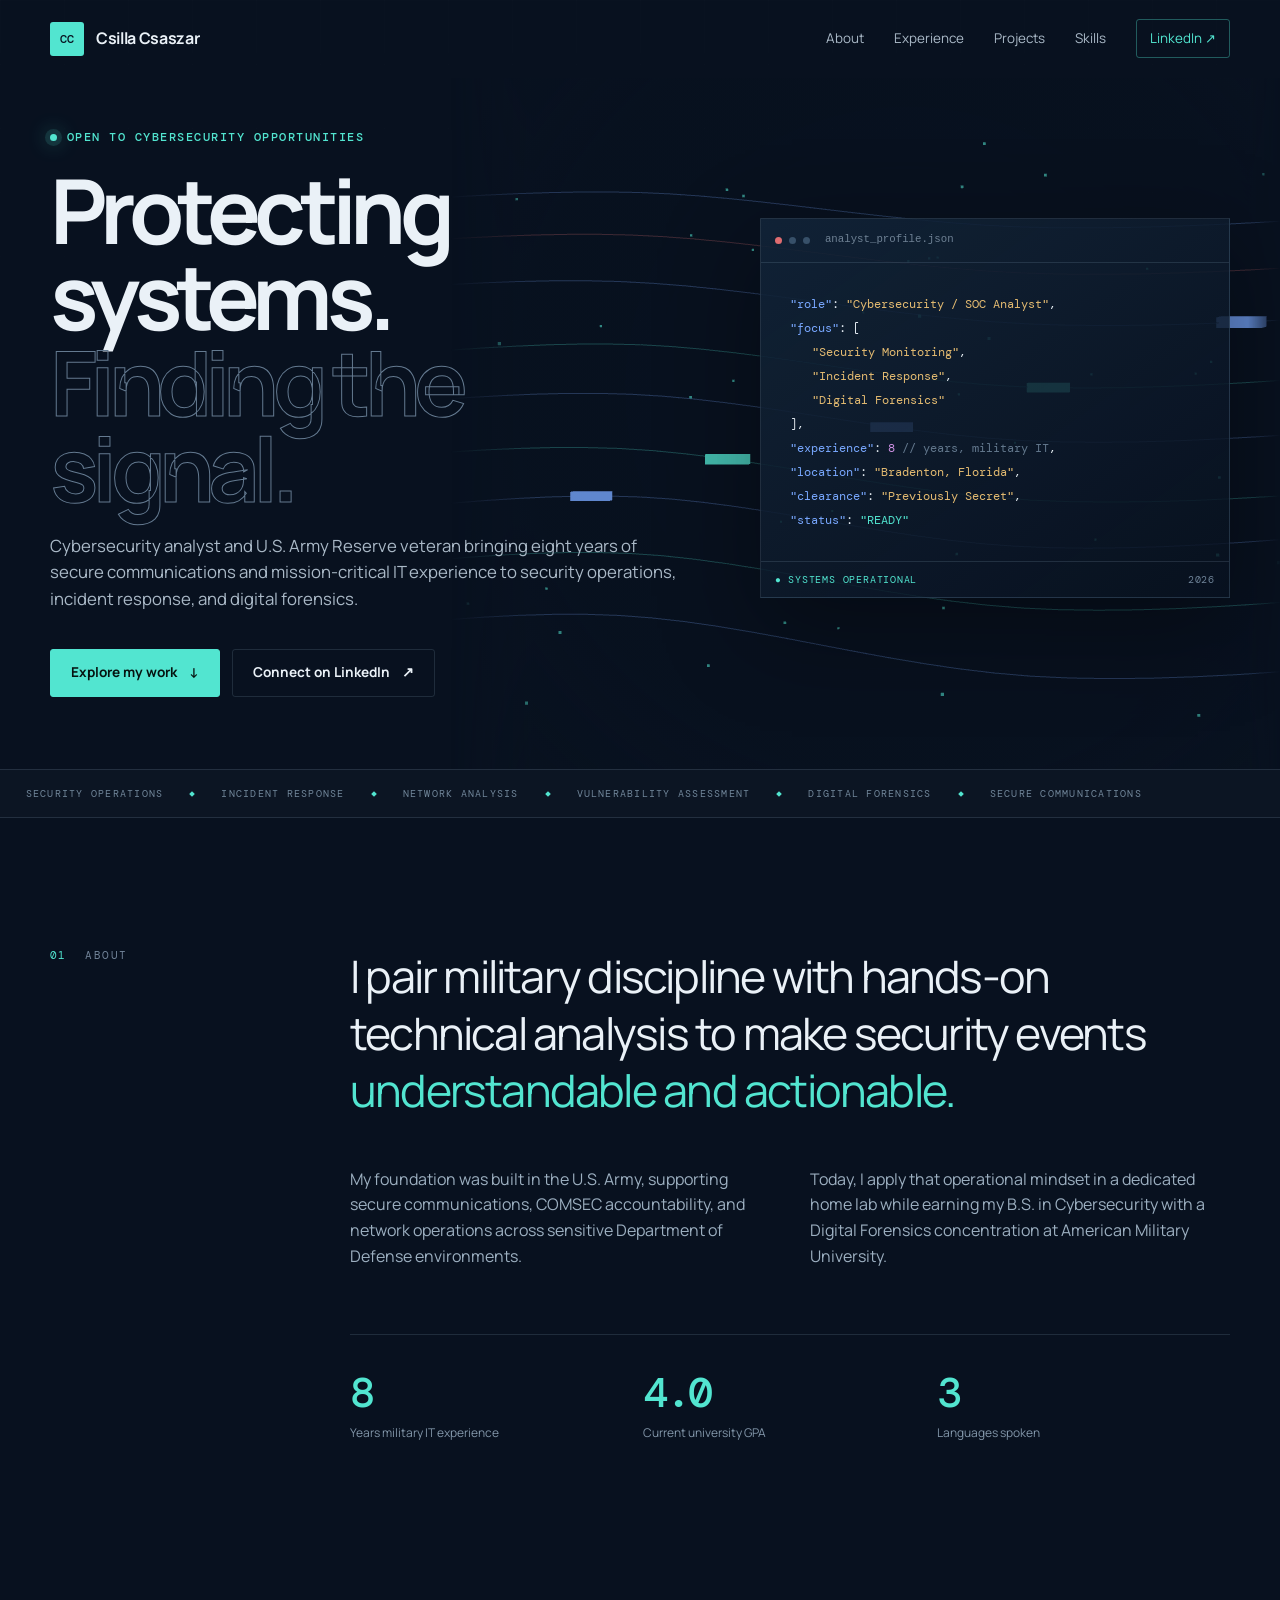
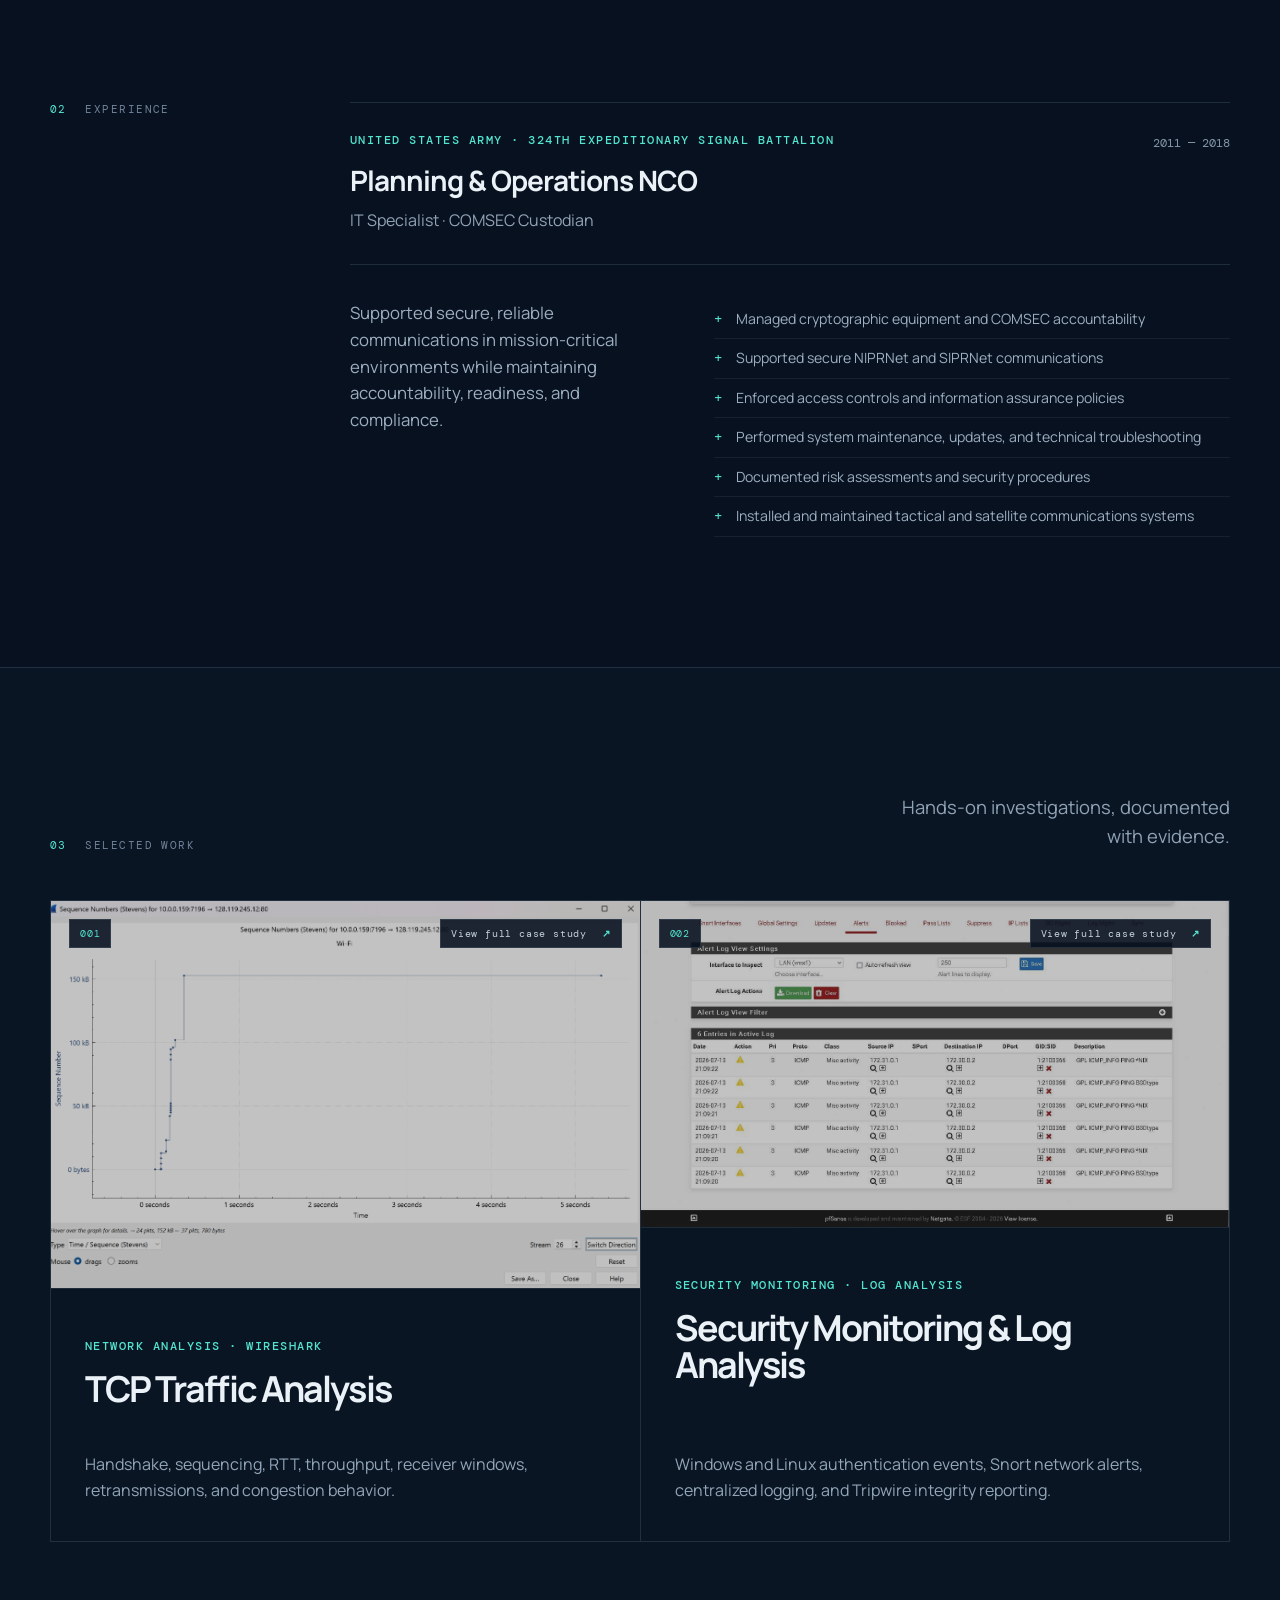
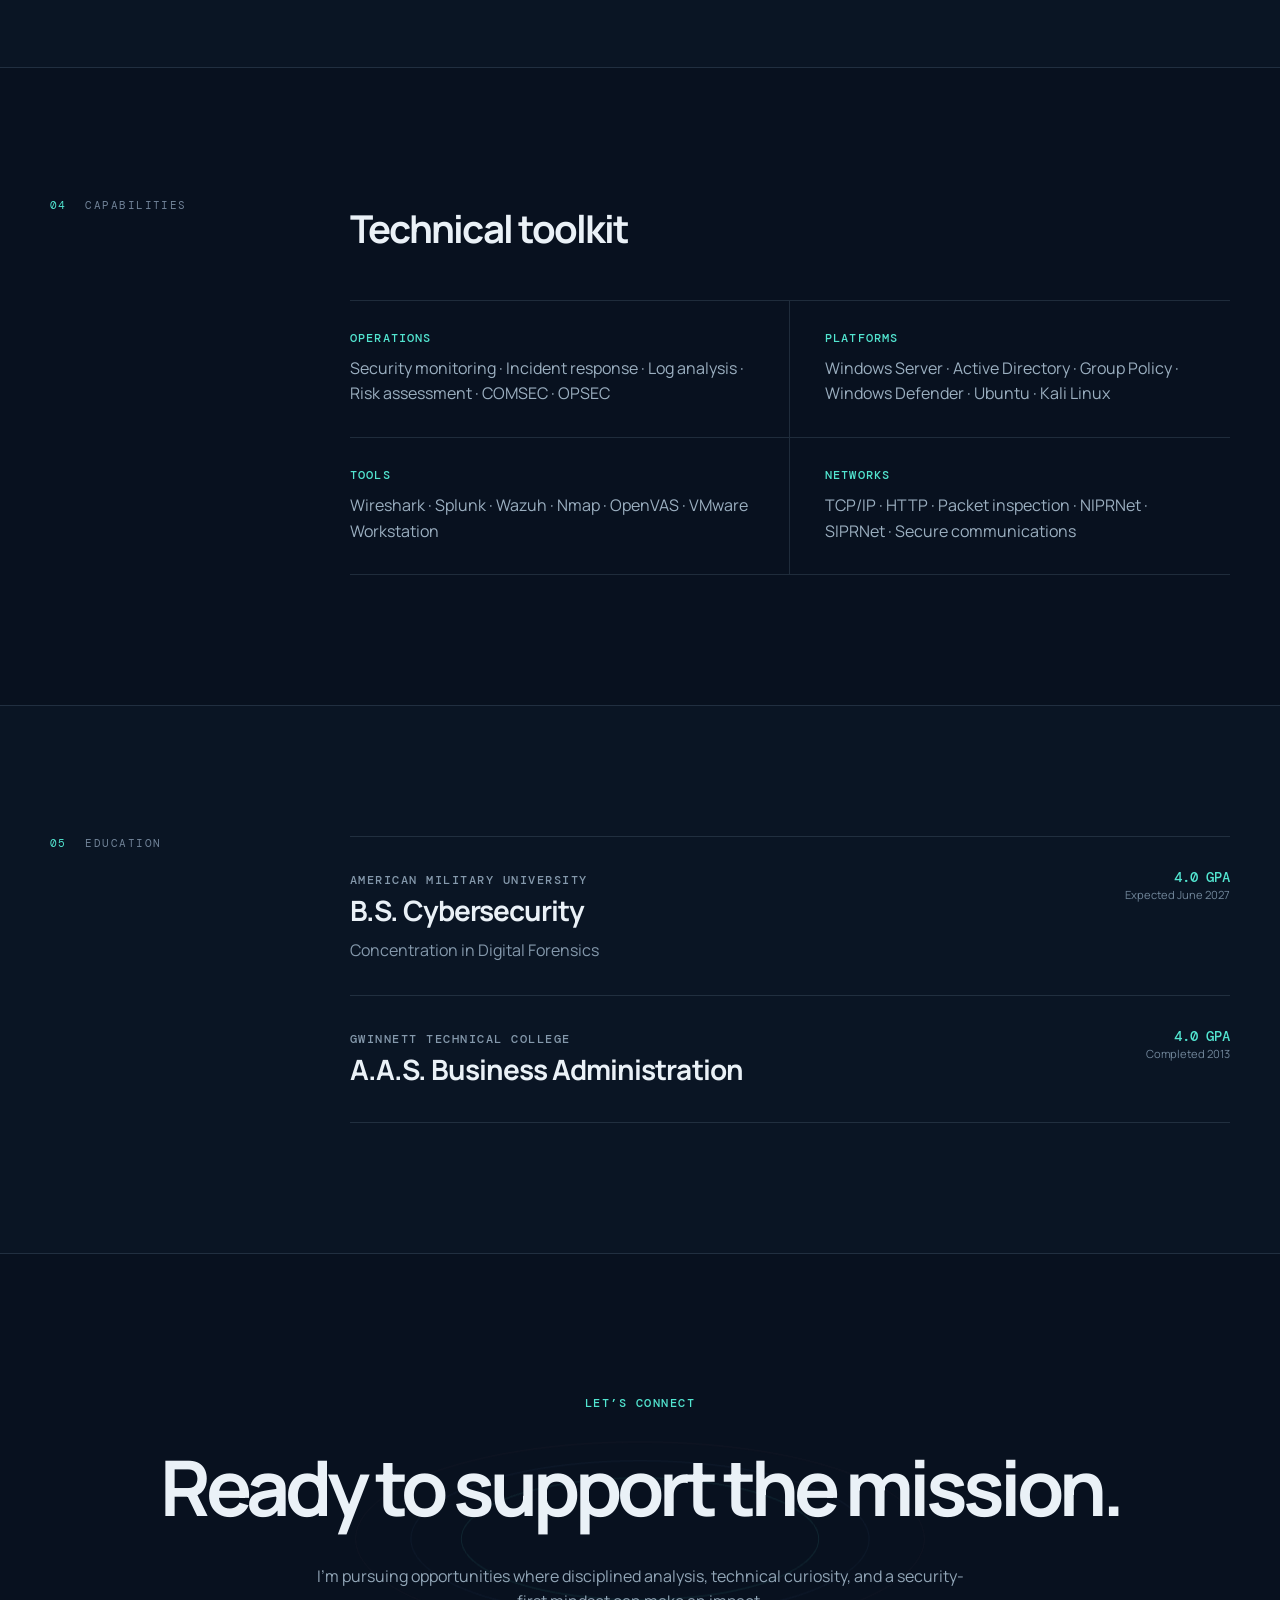
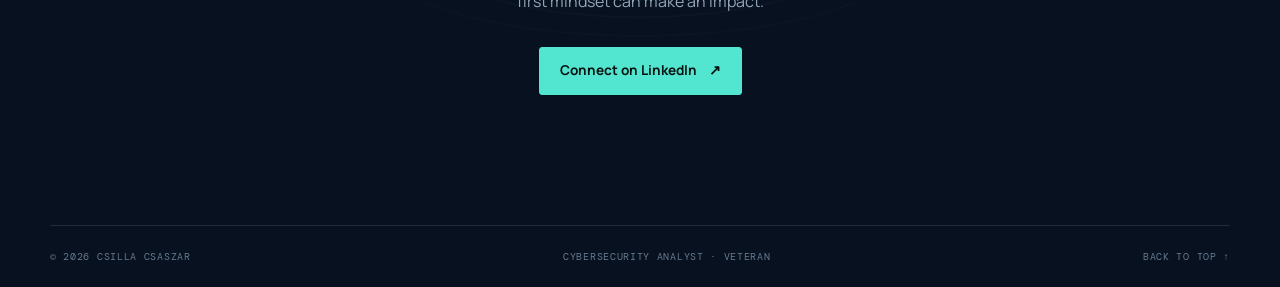
==== commit dd9cd11c: "Add Security Monitoring and Log Analysis case study" ====
--- a/index.html
+++ b/index.html
@@ -134,6 +134,20 @@
               <p>Handshake, sequencing, RTT, throughput, receiver windows, retransmissions, and congestion behavior.</p>
             </div>
           </a>
+          <a class="project-thumbnail" href="projects/security-monitoring-log-analysis.html" aria-label="View the Security Monitoring and Log Analysis case study">
+            <div class="thumbnail-image">
+              <img src="assets/projects/security-monitoring/snort-icmp-alerts.png" alt="Snort active log showing ICMP monitoring alerts">
+              <span class="thumbnail-index">002</span>
+              <span class="thumbnail-action">View full case study <b aria-hidden="true">↗</b></span>
+            </div>
+            <div class="thumbnail-copy">
+              <div>
+                <p class="project-number">SECURITY MONITORING · LOG ANALYSIS</p>
+                <h2>Security Monitoring & Log Analysis</h2>
+              </div>
+              <p>Windows and Linux authentication events, Snort network alerts, centralized logging, and Tripwire integrity reporting.</p>
+            </div>
+          </a>
         </div>
       </div>
     </section>
--- a/styles.css
+++ b/styles.css
@@ -141,18 +141,18 @@
 .lab-nodes span { z-index: 1; display: grid; place-items: center; width: 47px; height: 31px; color: var(--cyan); background: #0b1a29; border: 1px solid #29485b; font: .5rem "DM Mono", monospace; }
 
 /* Project gallery */
-.project-gallery { border-top: 1px solid var(--line); }
-.project-thumbnail { display: grid; grid-template-columns: 1.15fr .85fr; border-bottom: 1px solid var(--line); transition: background .25s ease; }
+.project-gallery { display: grid; grid-template-columns: repeat(2, minmax(0, 1fr)); border-top: 1px solid var(--line); border-left: 1px solid var(--line); }
+.project-thumbnail { min-width: 0; display: flex; flex-direction: column; border-right: 1px solid var(--line); border-bottom: 1px solid var(--line); transition: background .25s ease; }
 .project-thumbnail:hover { background: rgba(82,229,208,.025); }
-.thumbnail-image { position: relative; min-height: 430px; overflow: hidden; border-right: 1px solid var(--line); background: #06101b; }
+.thumbnail-image { position: relative; min-height: 320px; overflow: hidden; border-bottom: 1px solid var(--line); background: #06101b; }
 .thumbnail-image img { width: 100%; height: 100%; object-fit: cover; filter: saturate(.78) brightness(.76); transition: transform .45s ease, filter .45s ease; }
 .project-thumbnail:hover .thumbnail-image img { transform: scale(1.025); filter: saturate(1) brightness(.9); }
 .thumbnail-index, .thumbnail-action { position: absolute; z-index: 1; top: 18px; padding: 7px 10px; background: rgba(8,17,31,.88); border: 1px solid var(--line); font: .62rem "DM Mono", monospace; letter-spacing: .08em; }
 .thumbnail-index { left: 18px; color: var(--cyan); }
 .thumbnail-action { right: 18px; color: #c5d3df; }
 .thumbnail-action b { margin-left: 8px; color: var(--cyan); }
-.thumbnail-copy { display: flex; flex-direction: column; justify-content: space-between; gap: 60px; padding: 45px 40px; }
-.thumbnail-copy h2 { margin: 16px 0 0; font-size: clamp(2rem, 3.5vw, 3.25rem); line-height: 1.04; letter-spacing: -.055em; }
+.thumbnail-copy { flex: 1; display: flex; flex-direction: column; justify-content: space-between; gap: 45px; padding: 38px 34px; }
+.thumbnail-copy h2 { margin: 16px 0 0; font-size: clamp(1.8rem, 2.8vw, 2.7rem); line-height: 1.04; letter-spacing: -.055em; }
 .thumbnail-copy > p { margin: 0; color: #92a6b7; }
 
 /* Case study */
@@ -268,8 +268,8 @@
   .project-visual { min-height: 480px; border-right: 0; border-bottom: 1px solid var(--line); }
   .project-grid { grid-template-columns: 1fr 1fr; }
   .home-lab-card { grid-column: 1 / -1; }
-  .project-thumbnail { grid-template-columns: 1fr; }
-  .thumbnail-image { min-height: 380px; border-right: 0; border-bottom: 1px solid var(--line); }
+  .project-gallery { grid-template-columns: 1fr; }
+  .thumbnail-image { min-height: 380px; }
   .case-section { grid-template-columns: 150px 1fr; gap: 35px; }
   .case-meta { grid-template-columns: 1fr 1fr; }
   .finding-stats { grid-template-columns: 1fr; }
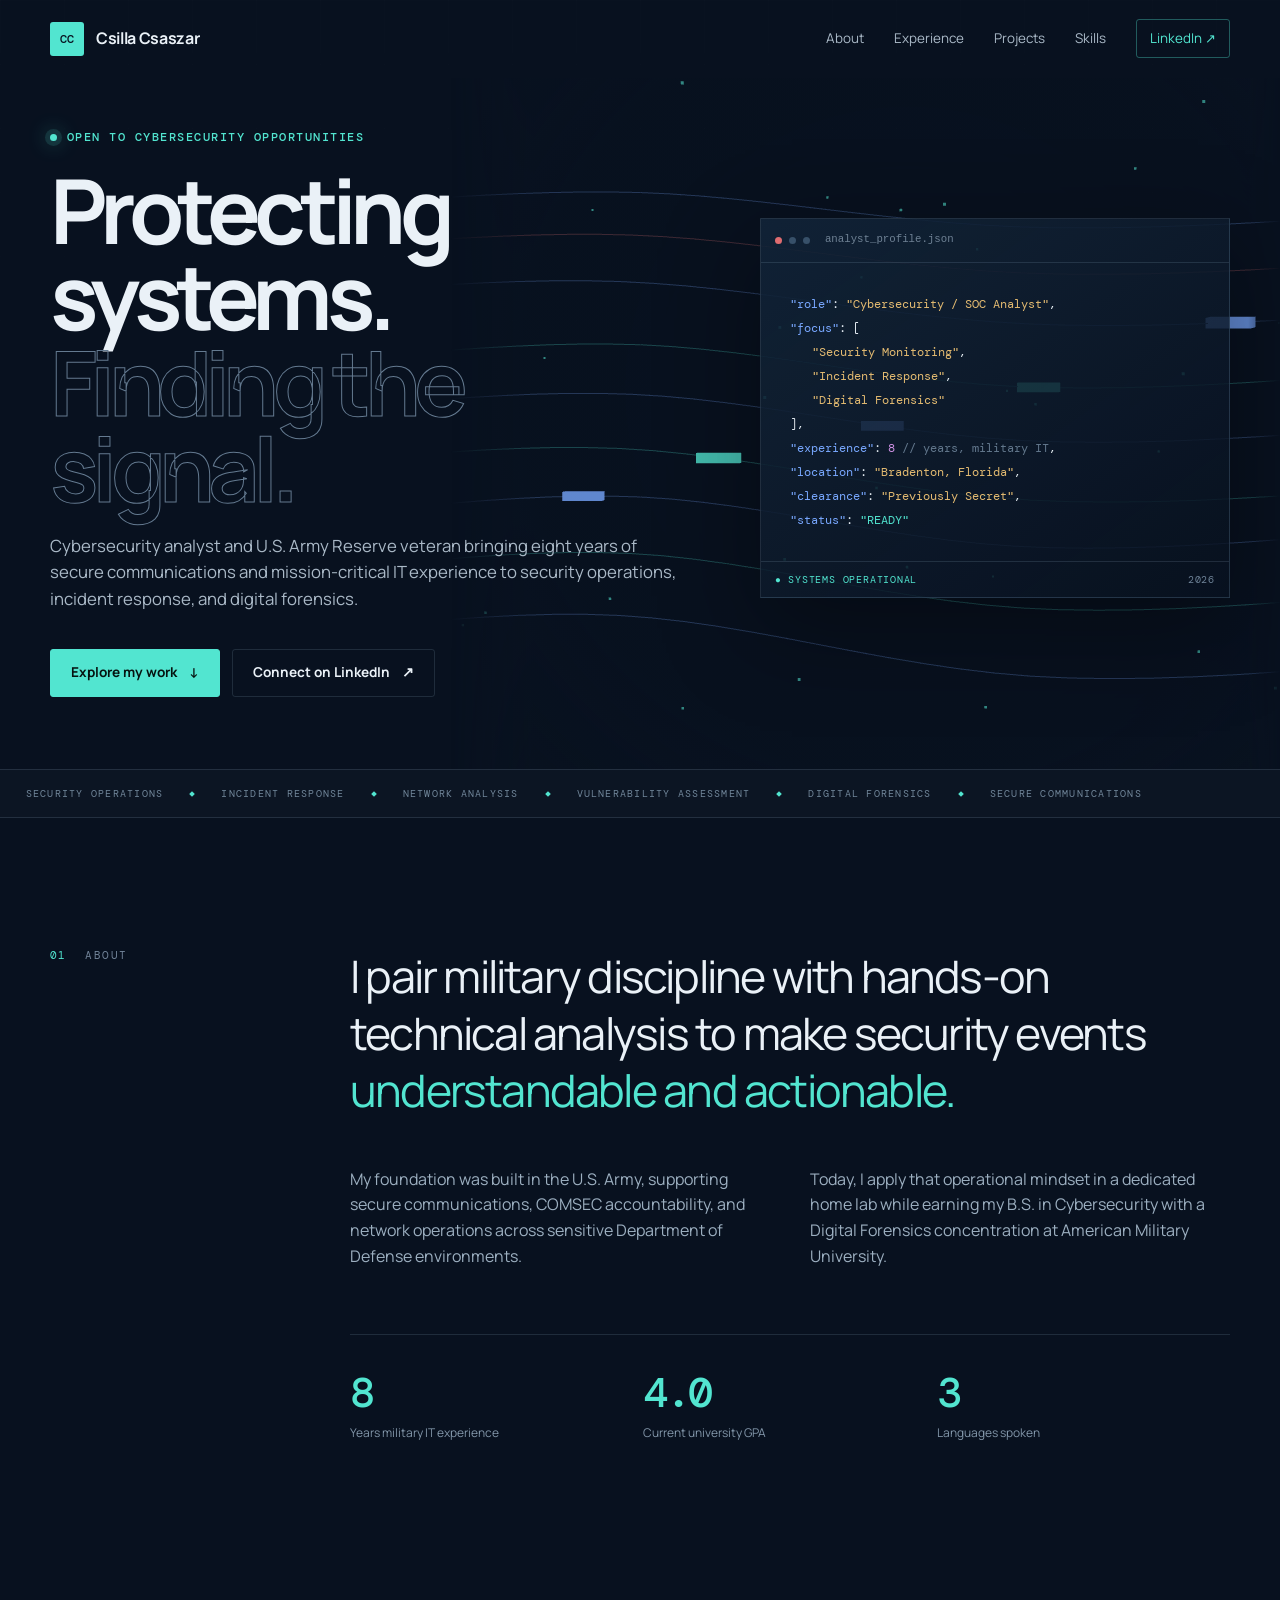
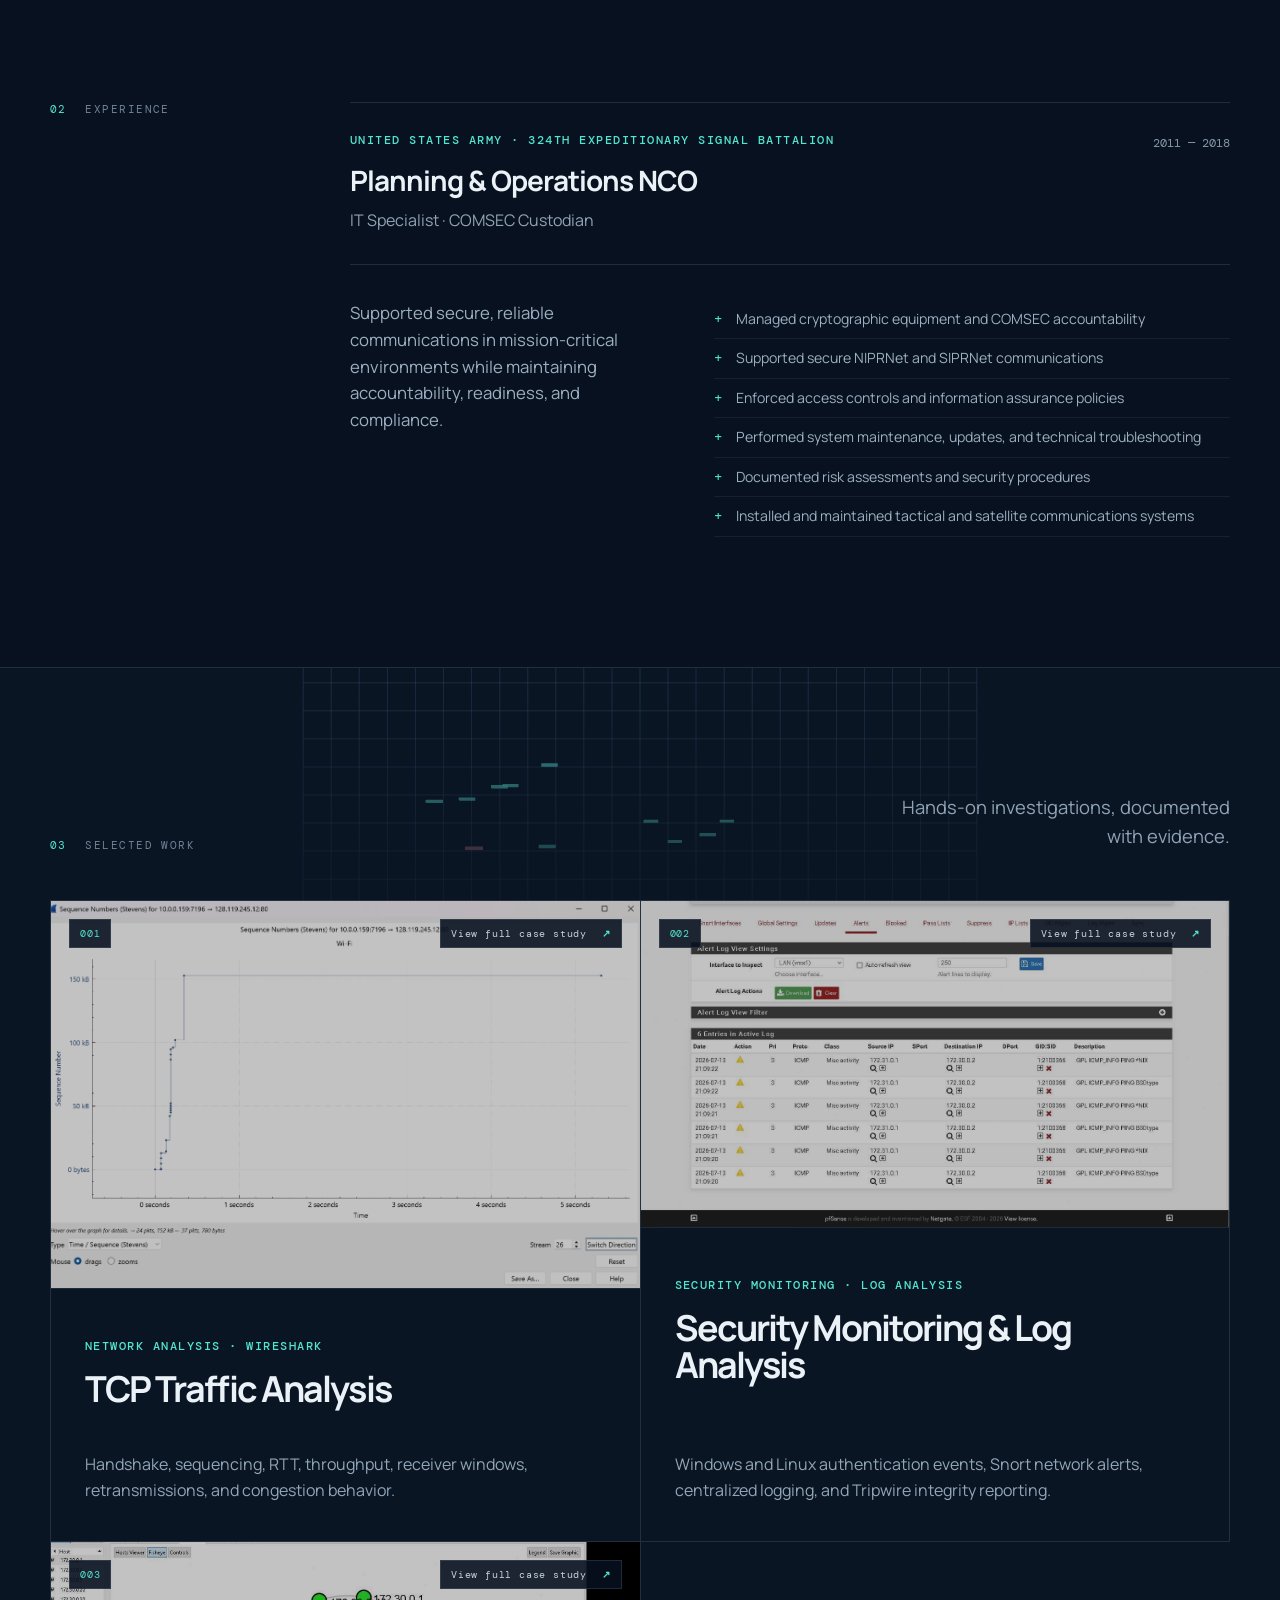
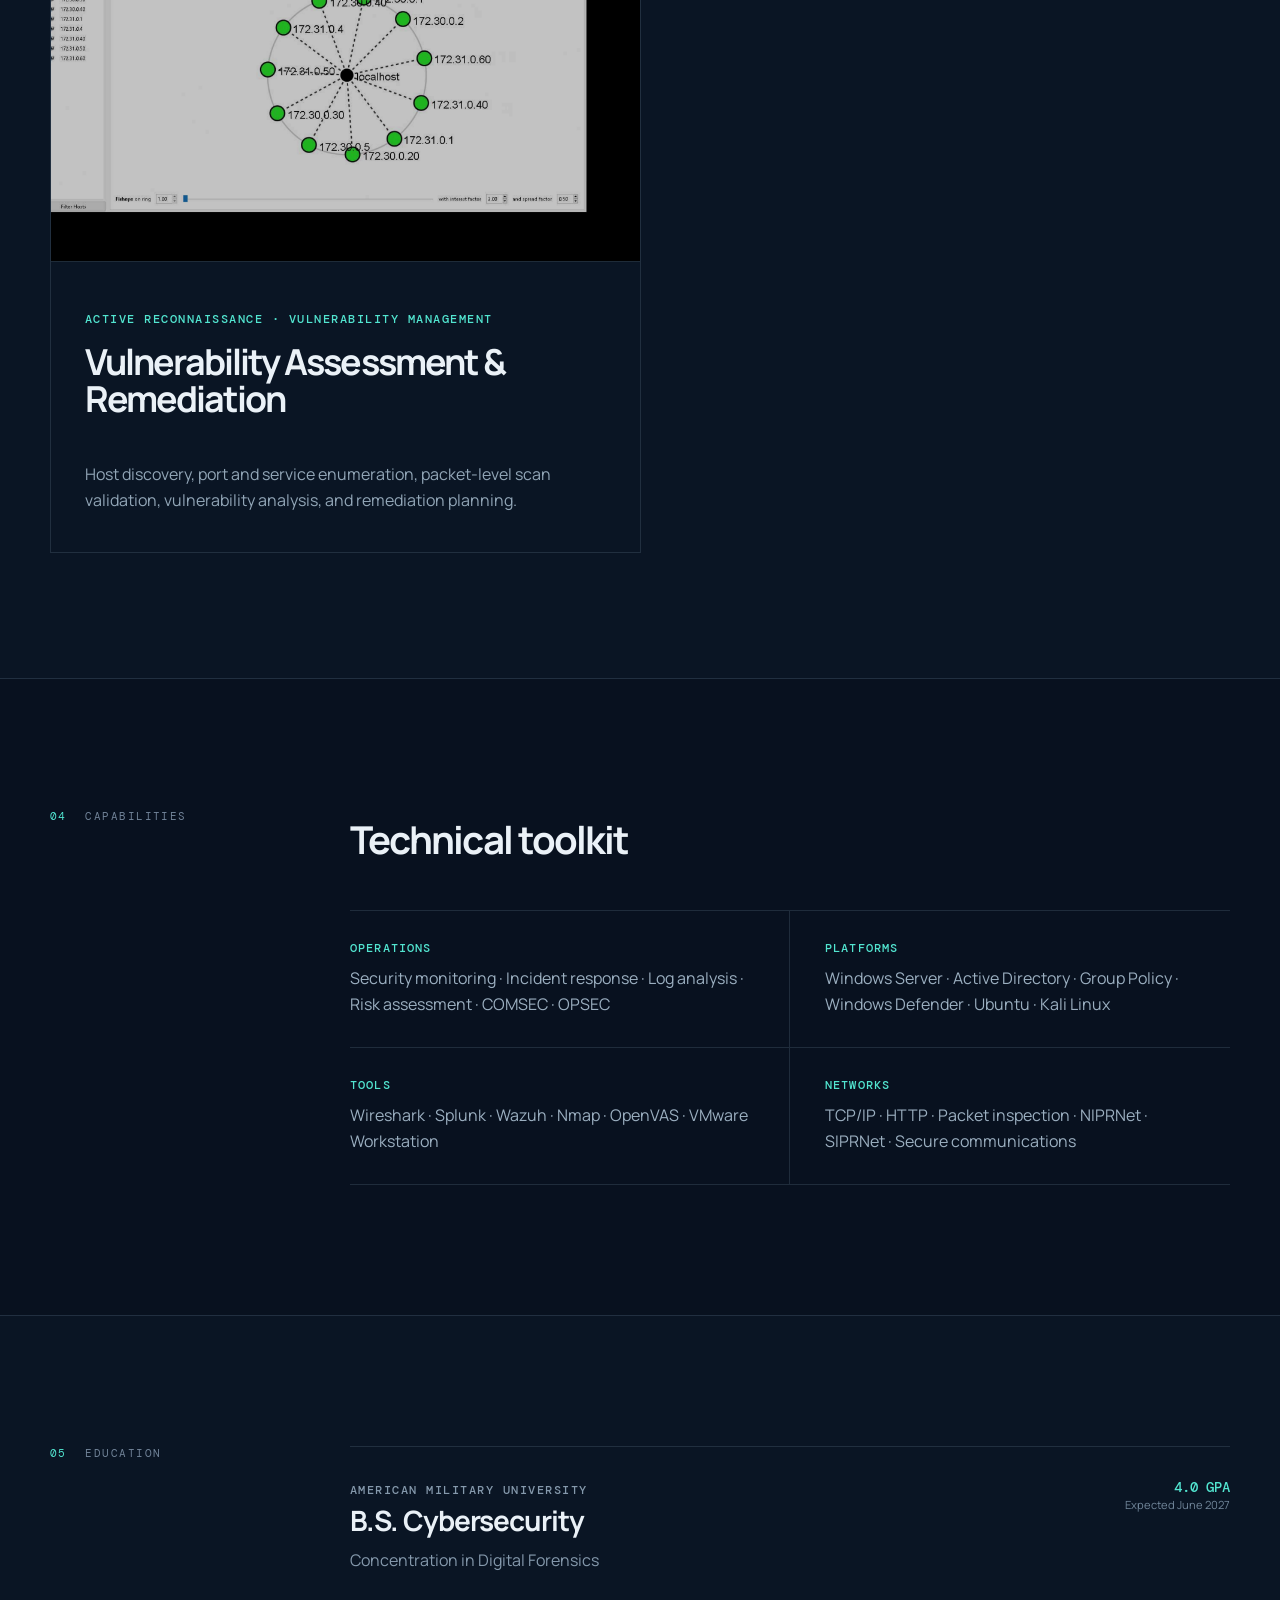
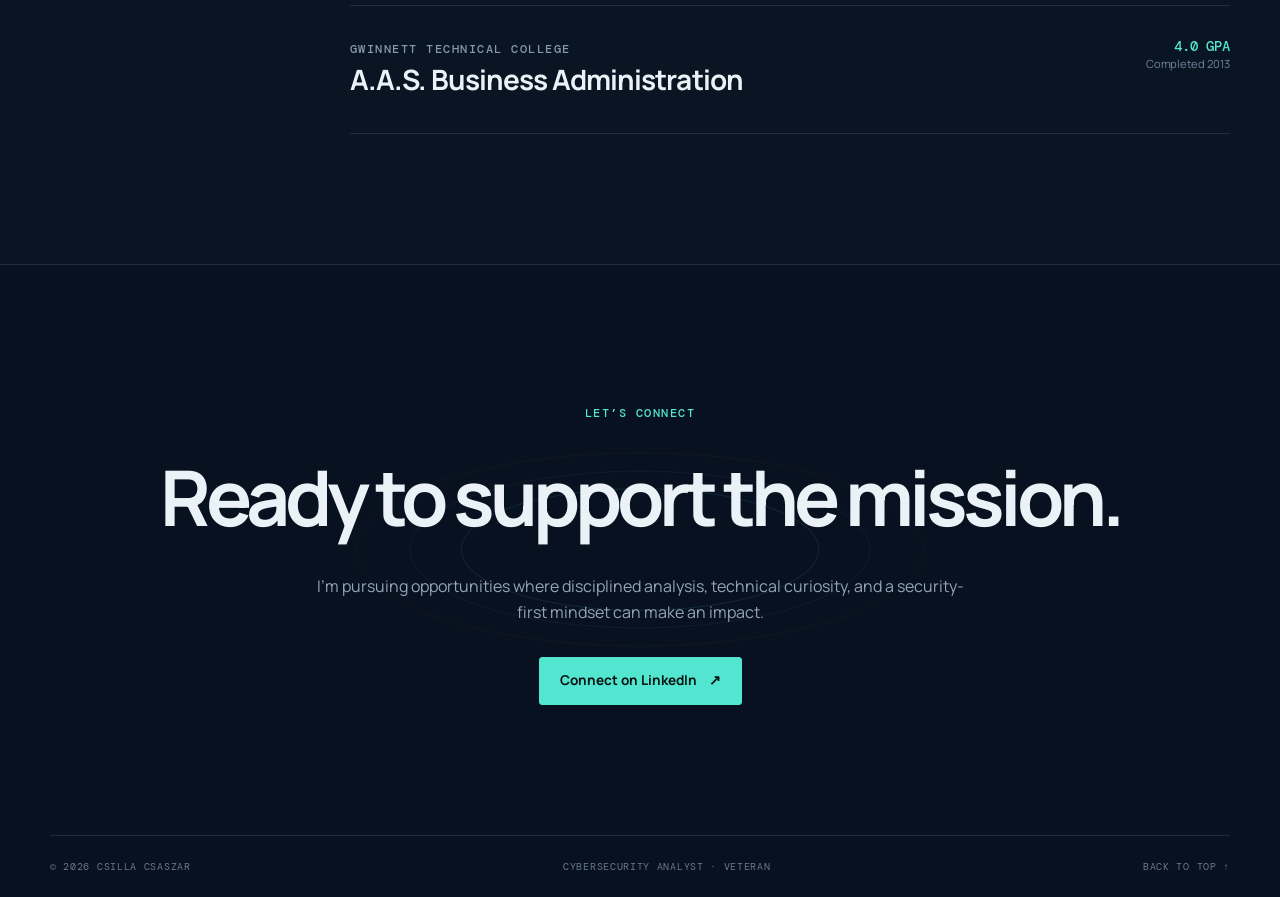
==== commit 4eff3354: "Add Project 003: Vulnerability Assessment & Remediation" ====
--- a/index.html
+++ b/index.html
@@ -148,6 +148,20 @@
               <p>Windows and Linux authentication events, Snort network alerts, centralized logging, and Tripwire integrity reporting.</p>
             </div>
           </a>
+          <a class="project-thumbnail" href="projects/vulnerability-assessment-remediation.html" aria-label="View the Vulnerability Assessment and Remediation case study">
+            <div class="thumbnail-image">
+              <img src="assets/projects/vulnerability-assessment/network-topology.png" alt="Zenmap topology showing discovered hosts in the lab network">
+              <span class="thumbnail-index">003</span>
+              <span class="thumbnail-action">View full case study <b aria-hidden="true">↗</b></span>
+            </div>
+            <div class="thumbnail-copy">
+              <div>
+                <p class="project-number">ACTIVE RECONNAISSANCE · VULNERABILITY MANAGEMENT</p>
+                <h2>Vulnerability Assessment & Remediation</h2>
+              </div>
+              <p>Host discovery, port and service enumeration, packet-level scan validation, vulnerability analysis, and remediation planning.</p>
+            </div>
+          </a>
         </div>
       </div>
     </section>
--- a/styles.css
+++ b/styles.css
@@ -308,7 +308,7 @@
   .case-nav { gap: 12px; font-size: .68rem; }
   .case-nav .nav-cta { padding: 6px 8px; }
   .case-hero { padding-top: 125px; padding-bottom: 60px; }
-  .case-hero h1 { font-size: clamp(3.2rem, 17vw, 4.8rem); }
+  .case-hero h1 { max-width: 100%; overflow-wrap: anywhere; font-size: clamp(2.8rem, 13vw, 4.2rem); }
   .case-meta, .case-section, .evidence-grid, .case-question-grid { grid-template-columns: 1fr; }
   .case-section { gap: 30px; padding-top: 75px; padding-bottom: 75px; }
   .thumbnail-image { min-height: 270px; }
